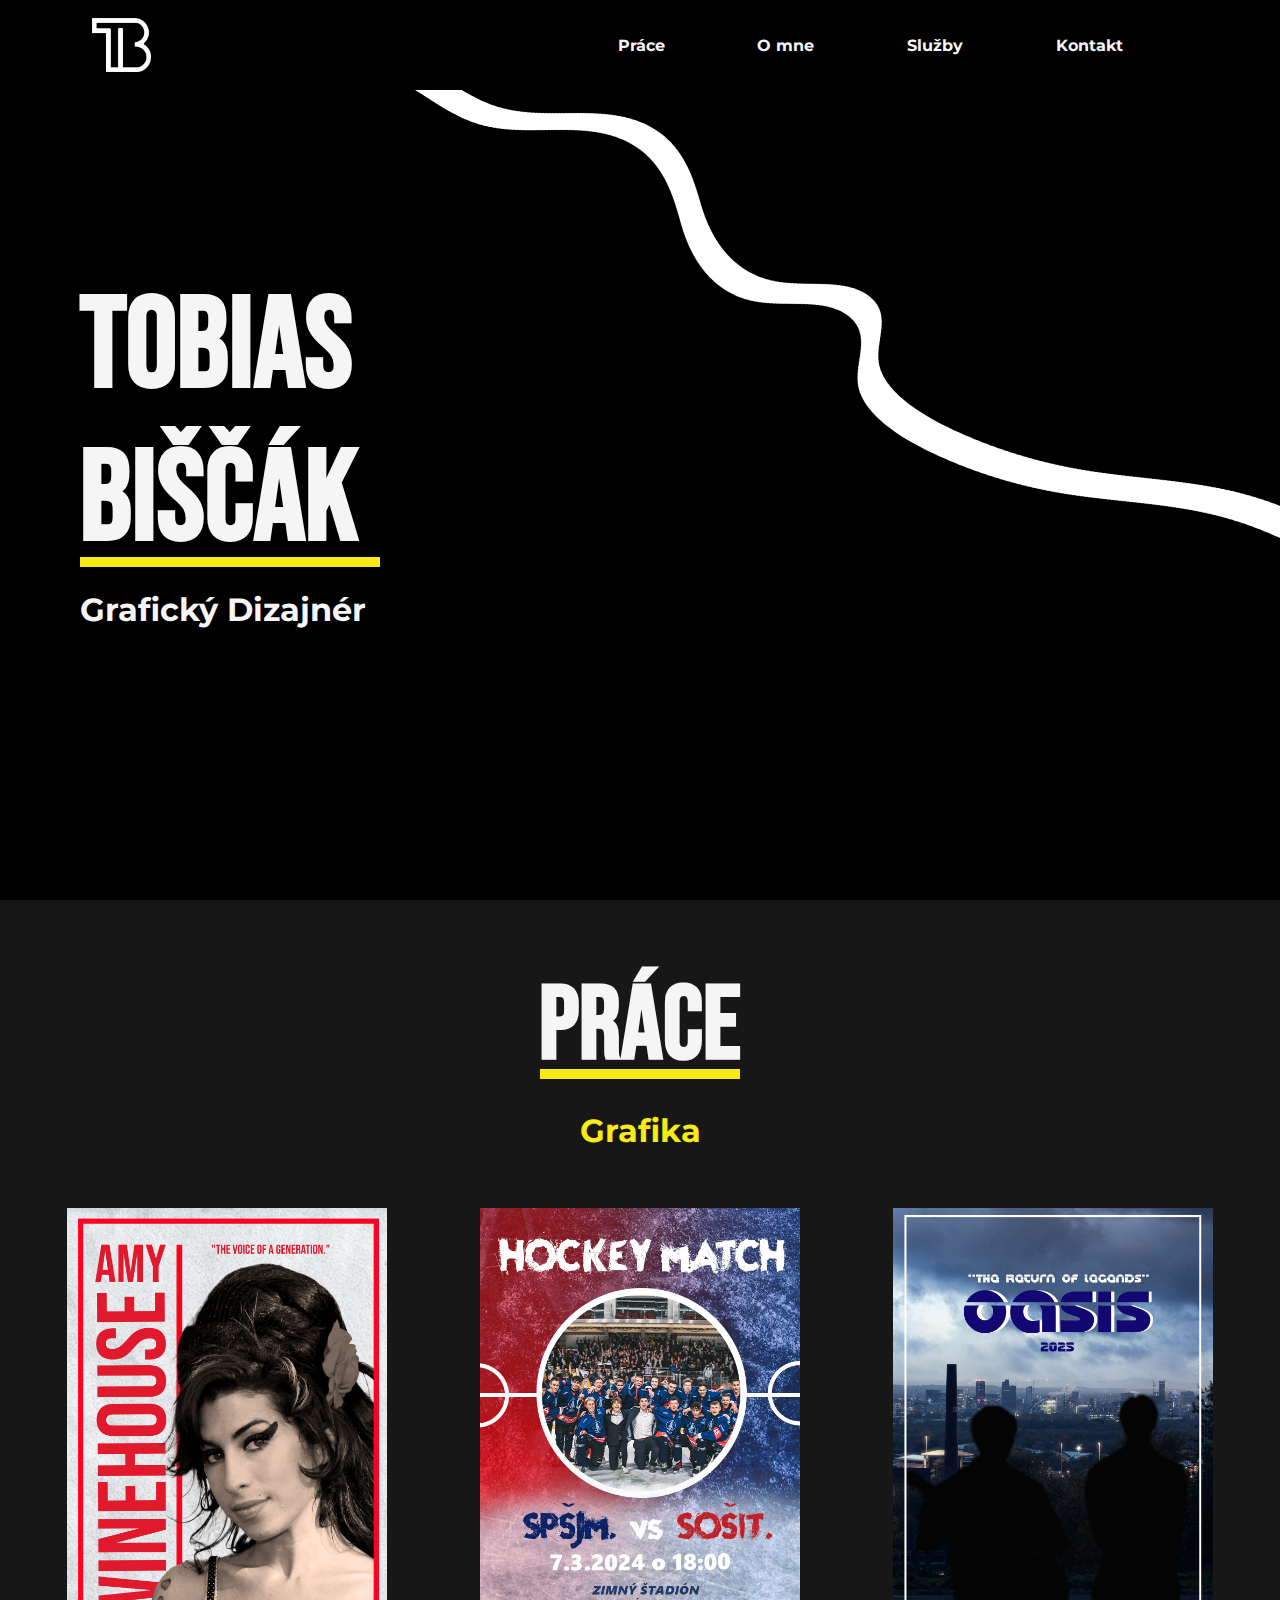
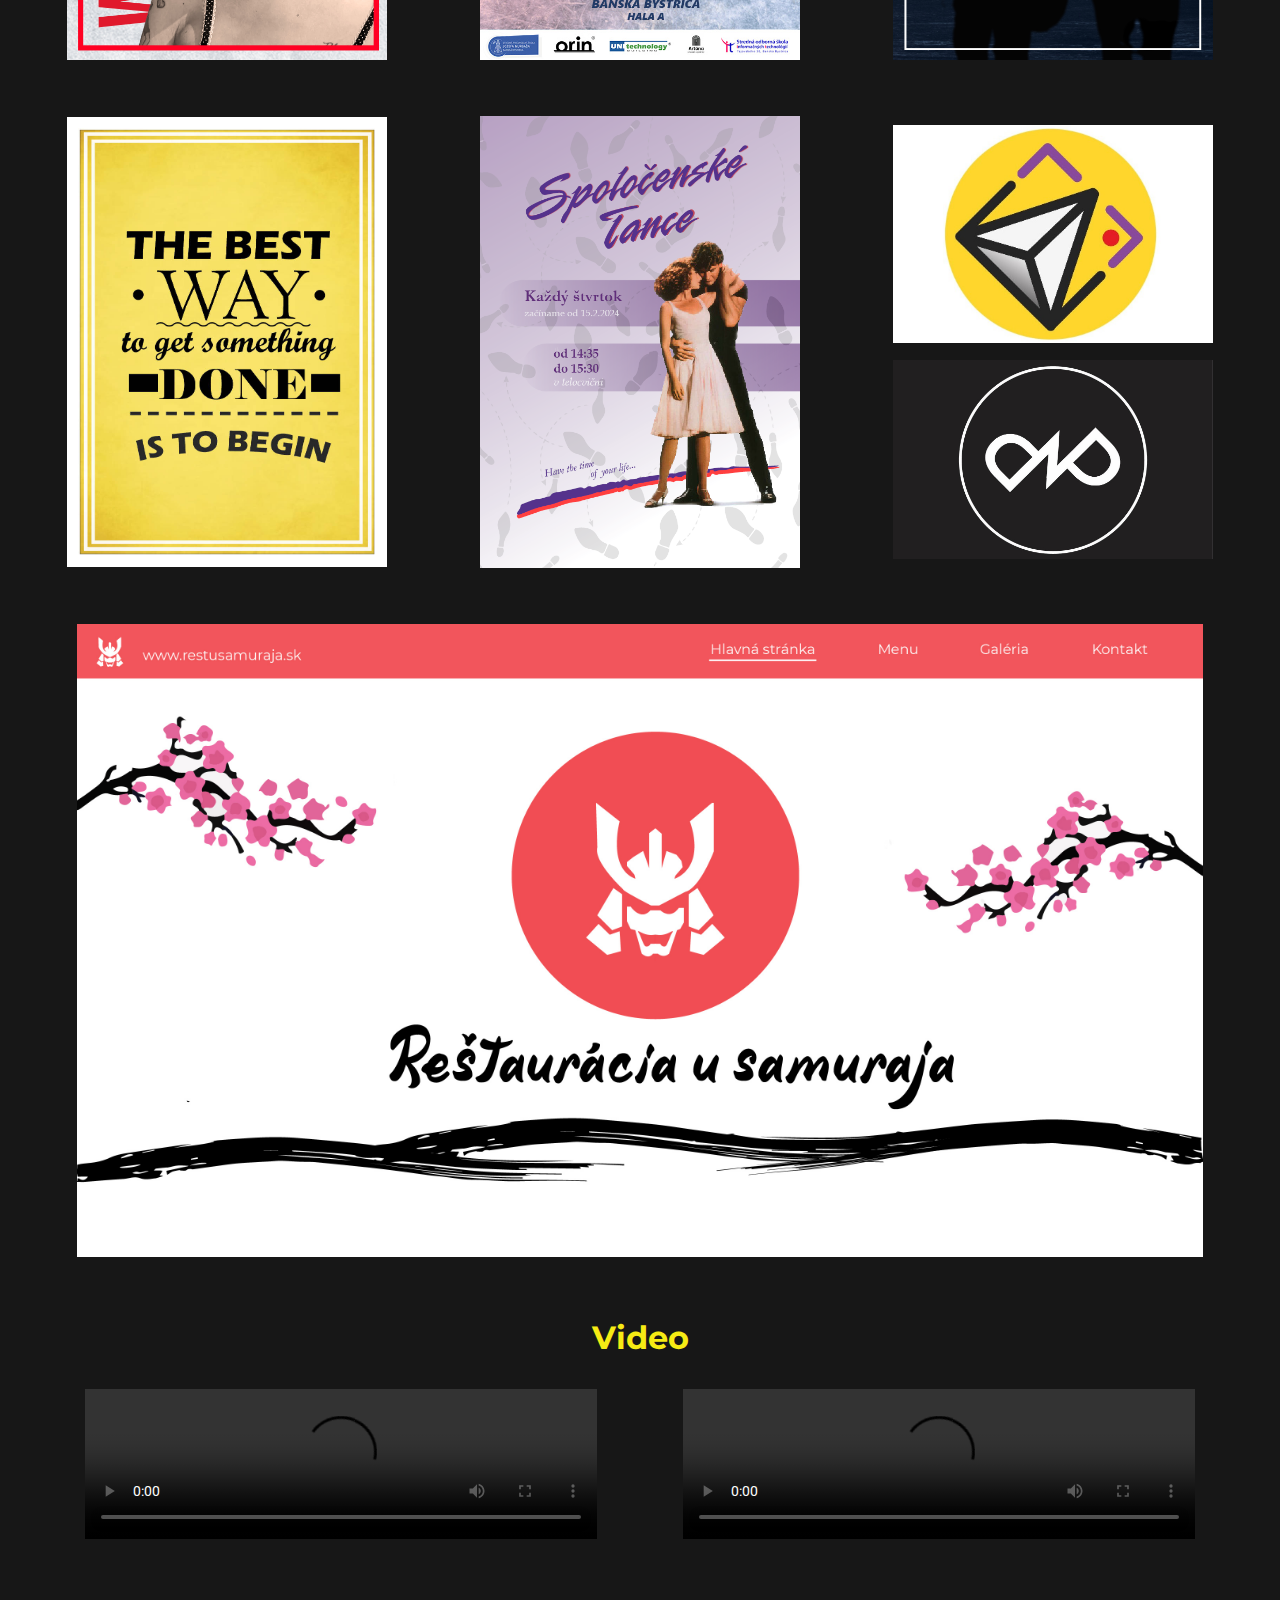
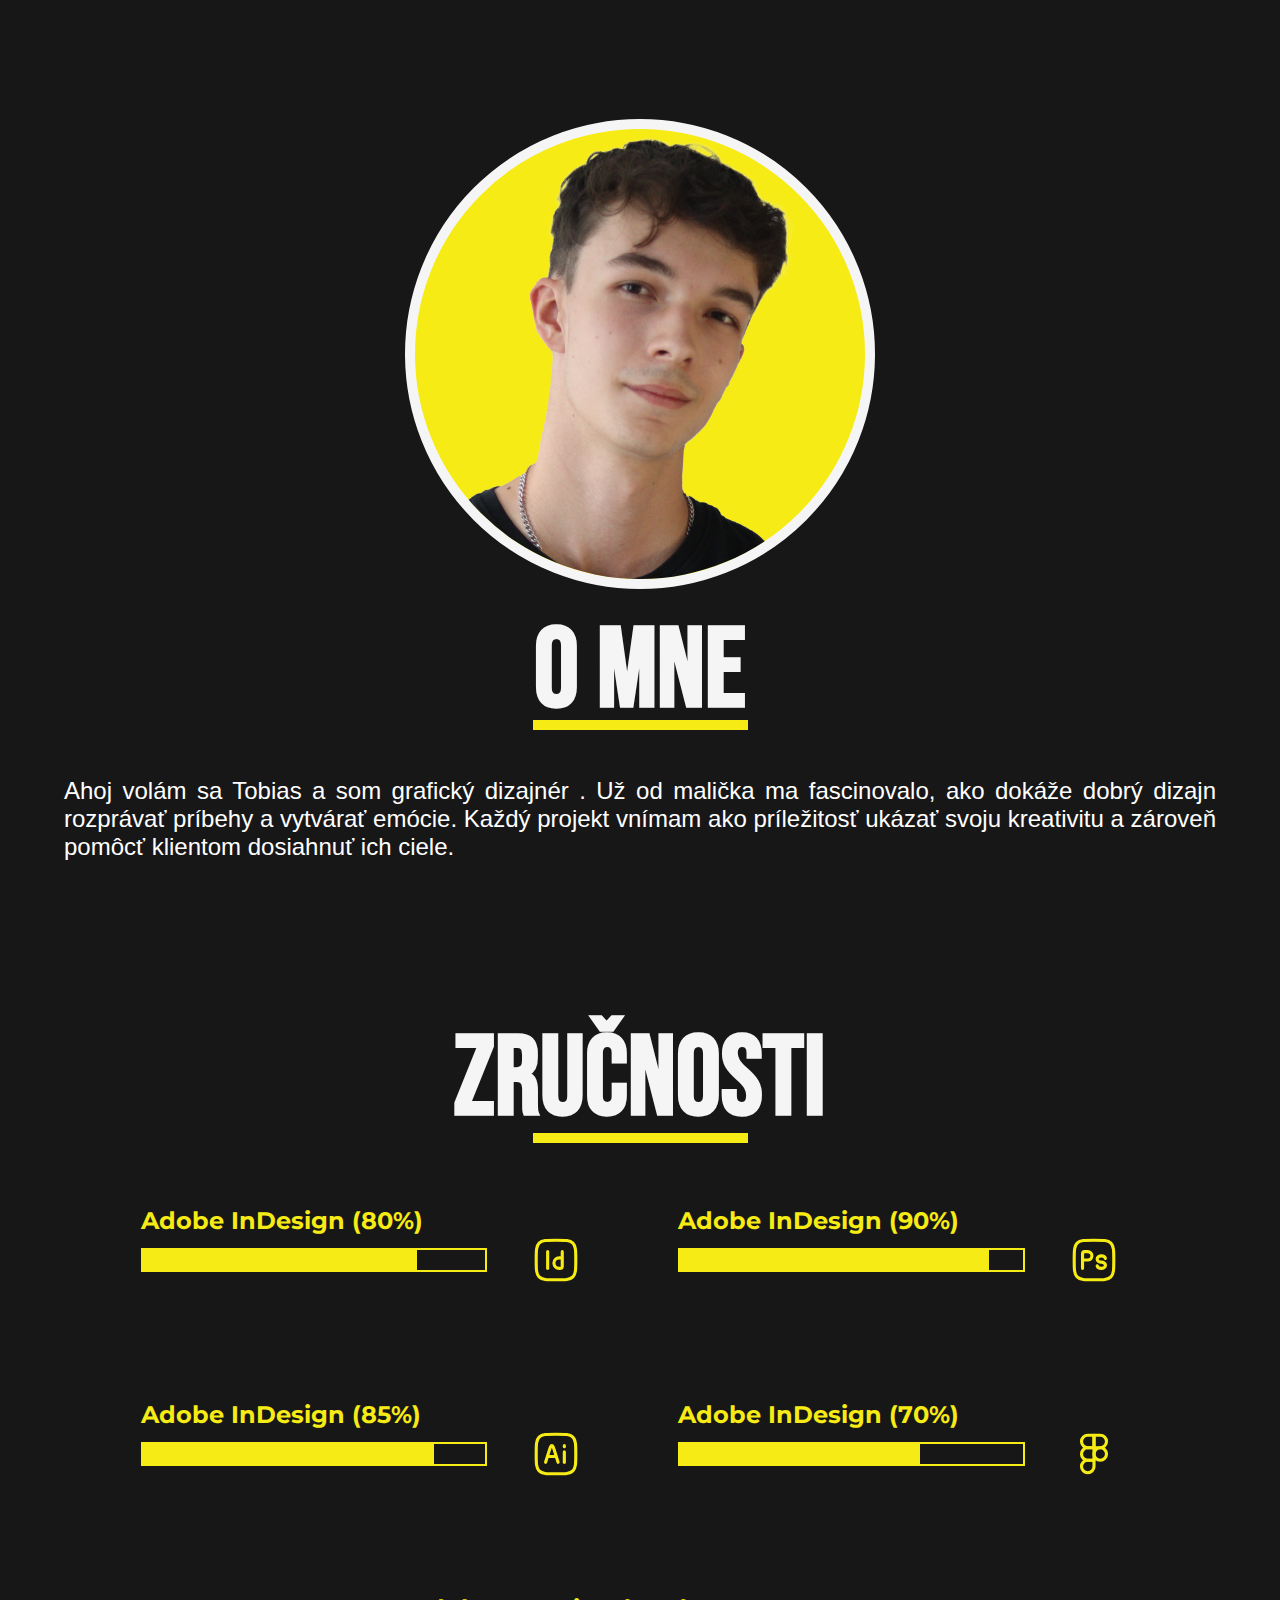
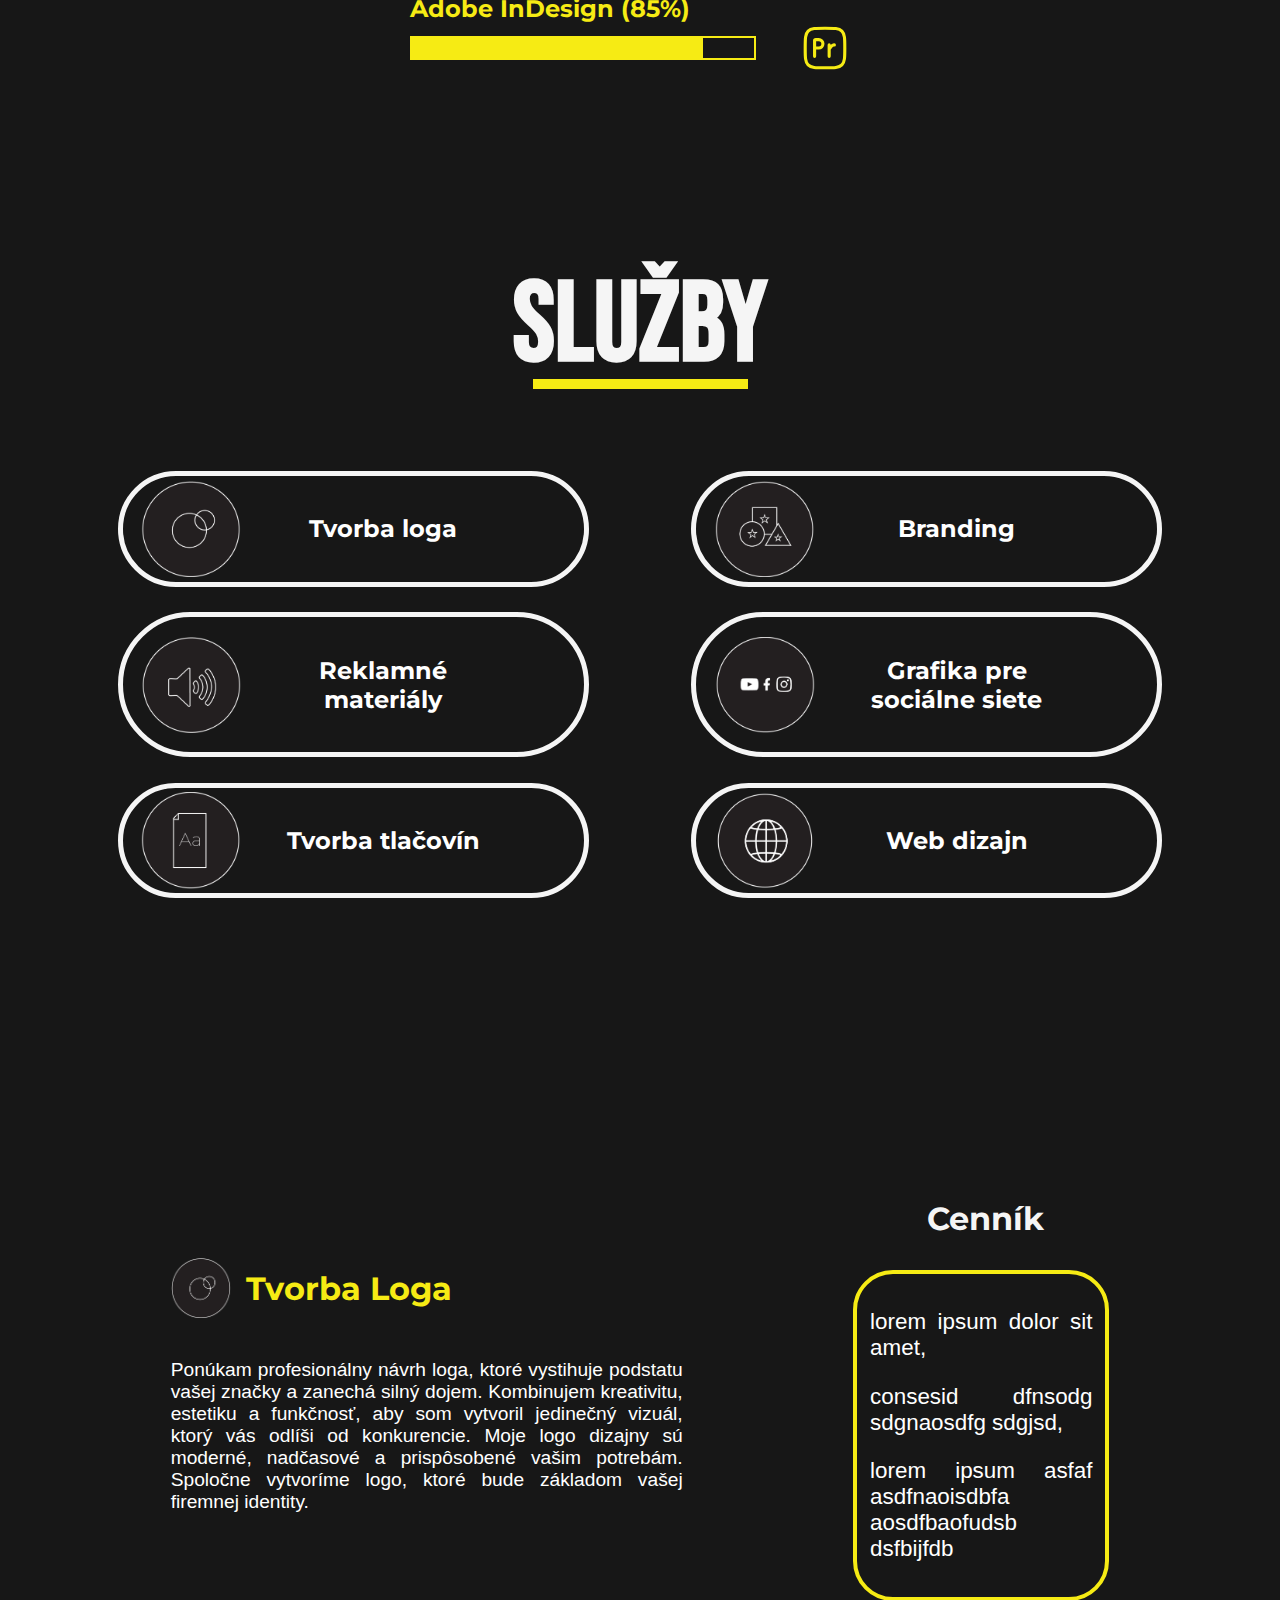
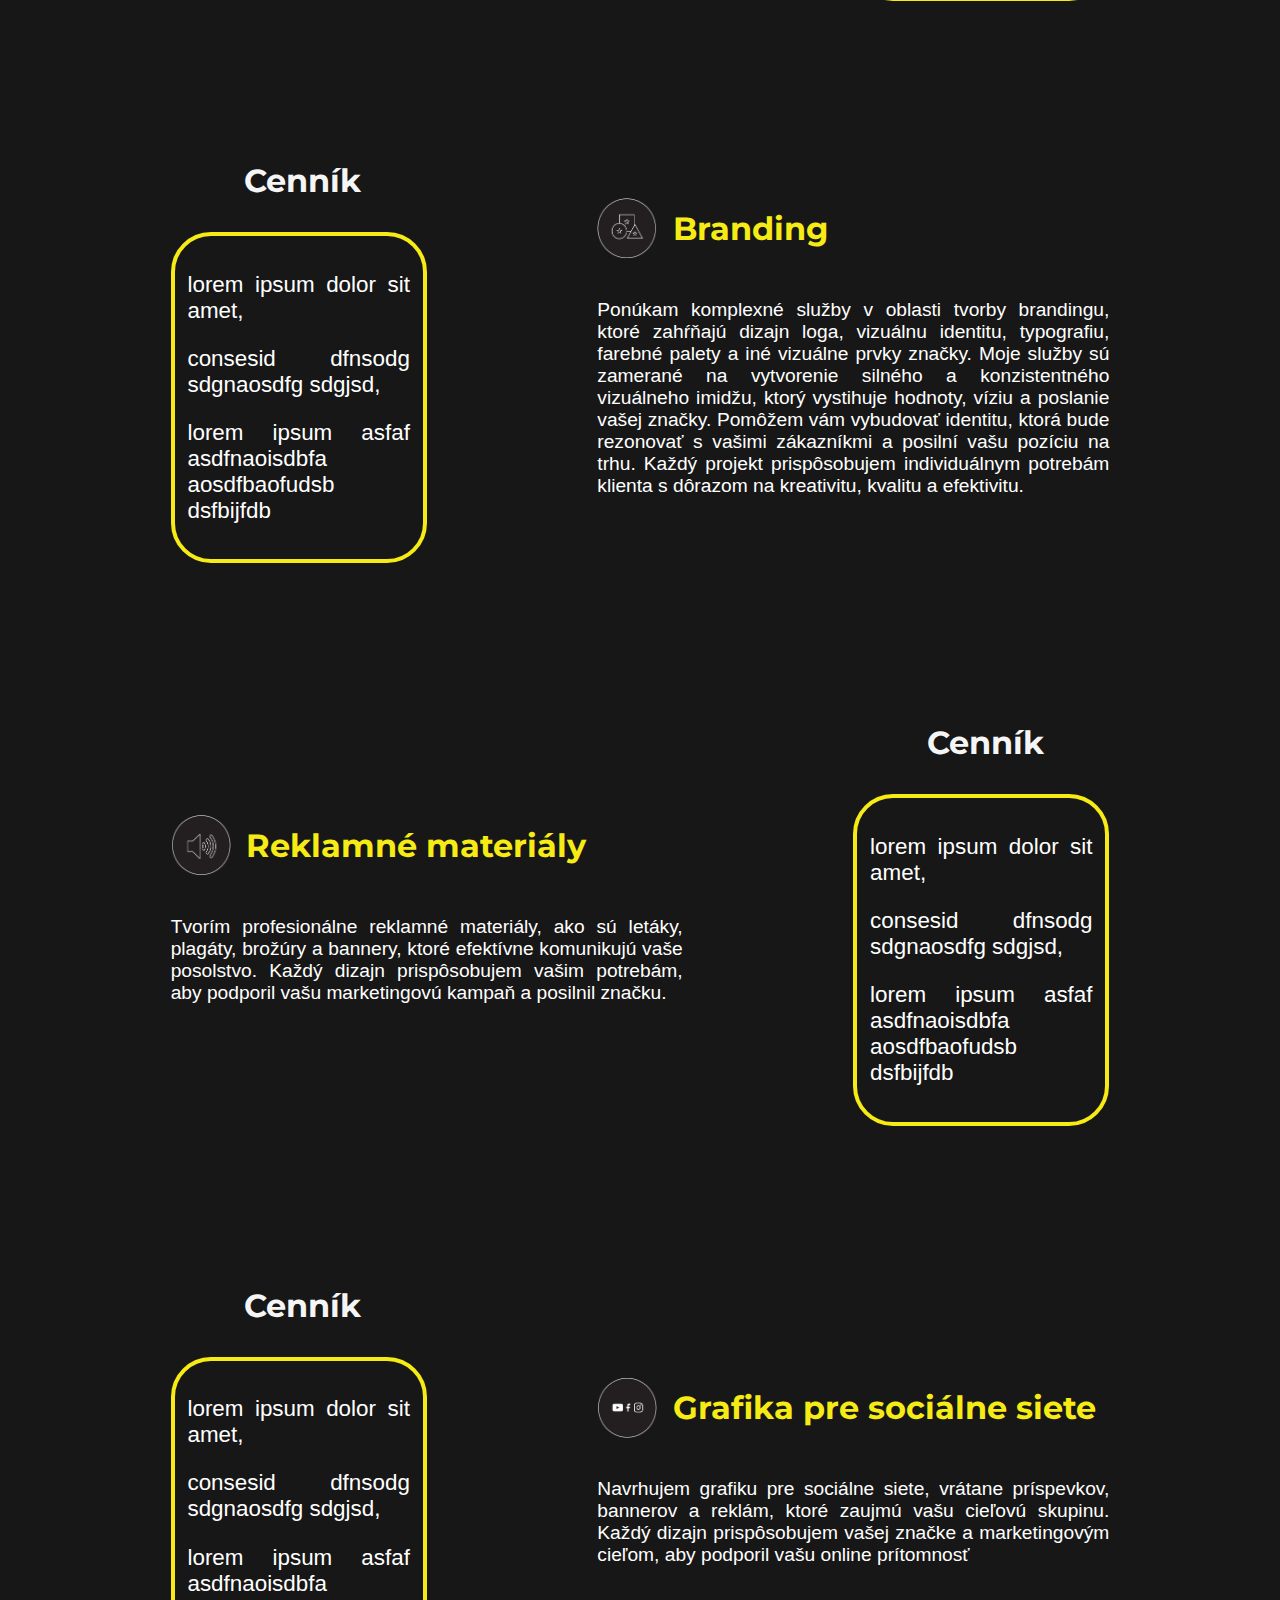
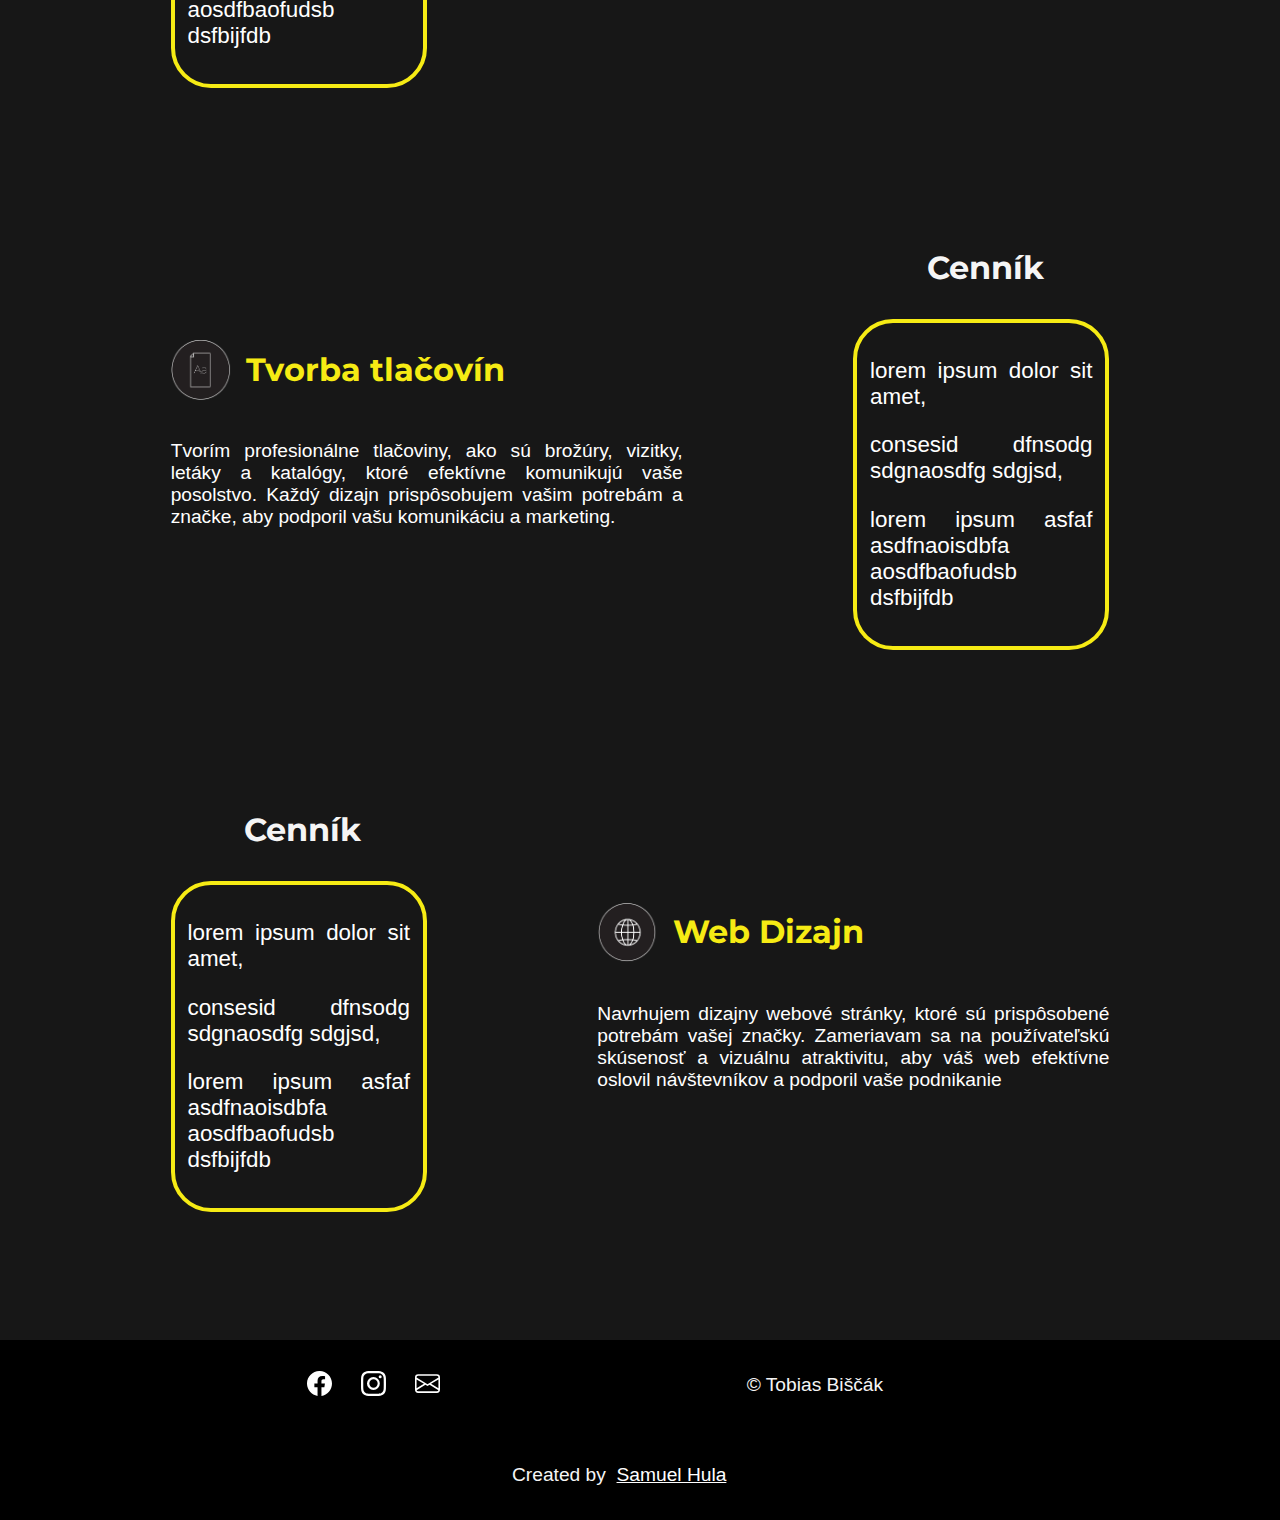
==== index.html @ e79ce7d6 "adding the wavy line" ====
<!DOCTYPE html>
<html lang="en">
<head>
    <meta charset="UTF-8">
    <meta name="viewport" content="width=device-width, initial-scale=1.0">
    <title>Tobias Biščák - Grafický Dizajnér Portfolio</title>
    <link rel="stylesheet" href="./CSS/home.css">
    <script>
        document.addEventListener('DOMContentLoaded', () => {
        const titles = document.querySelectorAll('.grid .description h2[data-img-src]');
        const overlay = document.getElementById('fullscreen-overlay');
        const fullscreenImage = document.getElementById('fullscreen-image');

        if (titles.length === 0) {
            console.error("No titles with 'data-img-src' found!");
        }

        titles.forEach(title => {
            title.addEventListener('click', () => {
                const imgSrc = title.getAttribute('data-img-src');
                if (imgSrc) {
                    fullscreenImage.src = imgSrc;
                    overlay.style.display = 'flex';
                } else {
                    console.error("No image source found for:", title);
                }
            });
        });

        document.querySelector('#fullscreen-overlay .close').addEventListener('click', closeFullscreen);

        function closeFullscreen() {
            overlay.style.display = 'none';
        }
    });
    </script>
    <style>
        #fullscreen-overlay {
            position: fixed;
            top: 0;
            left: 0;
            width: 100%;
            height: 100%;
            background-color: rgba(0, 0, 0, 0.9);
            display: none;
            justify-content: center;
            align-items: center;
            z-index: 1000;
        }

        #fullscreen-overlay img {
            max-width: 90%;
            max-height: 90%;
            border: 2px solid white;
        }

        #fullscreen-overlay .close {
            position: absolute;
            top: 20px;
            right: 20px;
            color: white;
            font-size: 24px;
            cursor: pointer;
        }
    </style>
</head>
<body>
    <header>
        <nav class="nav_bar">
            <aside class="logo">
                <figure>
                    <img src="./images/TB_logo_white-01.png" alt="logo" title="logo">
                </figure>
            </aside>
            <ul class="nav_list">
                <li><a href="#praca">Práce</a></li>
                <li><a href="#o_mne">O mne</a></li>
                <li><a href="#sluzby">Služby</a></li>
                <li><a href="mailto:tbiscak@gmail.com">Kontakt</a></li>
            </ul>
            <div class="burger">
                <div class="hamburger-menu">
                    <input id="menu__toggle" type="checkbox">
                    <label class="menu__btn" for="menu__toggle">
                        <span></span>
                    </label>
                    <ul class="menu__box">
                        <li class="nav_listitem menu__item"><a href="#praca" title="Moje práce">Práce</a></li>   
                        <li class="nav_listitem menu__item"><a href="#o_mne" title="O mne">O mne</a></li>   
                        <li class="nav_listitem menu__item"><a href="#sluzby" title="FAQ section">Služby</a></li>   
                        <li class="nav_listitem menu__item contact_btn"><a href="mailto:tbiscak@gmail.com" title="Company Email">Kontakt</a></li>   
                    </ul>
                </div>
            </div>
        </nav>
    </header>
    <main>
        <section class="landing_page" id="land">
            <article class="landing_page">
                <h1>Tobias <br> Biščák</h1>
                <span></span>
                <strong>Grafický Dizajnér</strong>
            </article>
            <div class="image"><img src="./images/object.png" alt="Wavy line"></div>
            <figure class="tobias">
                <img src="./images/tobias.png" alt="portrét" title="portrét">
            </figure>
        </section>
        <section class="praca" id="praca">
            <article class="praca">
                <h2>Práce</h2>
                <span></span>
                <h3>Grafika</h3>
                <aside class="grid">
                    <div class="grid-item1 grid_item">
                        <div class="description">
                            <h2 data-img-src="./images/plagáty/amy poster.jpg">Plagát - Amy</h2>
                            <p>Tento plagát venovaný Amy Winehouse zdôrazňuje jej ikonický status pomocou minimalistickej kompozície. Červeno-čierna farebná paleta kontrastuje s čierno-bielou fotografiou, pričom typografia a citát „The voice of a generation“ podčiarkujú jej umelecké dedičstvo. Dizajn s retro nádychom odráža jej osobitý štýl a je ideálny pre výstavy, dokumenty či hudobné podujatia.</p>
                        </div>
                        <img src="./images/plagáty/amy poster.jpg" alt="Plagát Amy" title="Plagát - Amy">
                    </div>
                    <div class="grid-item2 grid_item">
                        <div class="description">
                            <h2 data-img-src="./images/plagáty/hokej poster.jpg">Plagát - Hokej</h2>
                            <p>Plagát bol vytvorený na propagáciu hokejového zápasu a bol použitý ako oficiálny propagačný materiál, čím úspešne zaujal fanúšikov a zvýšil návštevnosť podujatia.</p>
                        </div>
                        <img src="./images/plagáty/hokej poster.jpg" alt="Plagát - Hokej" title="Plagát - Hokej">
                    </div>
                    <div class="grid-item3 grid_item">
                        <div class="description">
                            <h2 data-img-src="./images/plagáty/oasis comaback.jpg">Plagát - Oasis</h2>
                            <p>Tento plagát propaguje návrat legendárnej kapely Oasis s pútavým sloganom „The Return of Legends“. Dominantným vizuálom je mestská panoráma v atmosférickom večernom osvetlení, ktorá symbolizuje spojenie s rodným mestom kapely. Siluety dvoch postáv na popredí pridávajú záhadnosť a nostalgiu, pričom moderné logo kapely v strednej časti jasne signalizuje, že ide o veľkú udalosť.</p>
                        </div>
                        <img src="./images/plagáty/oasis comaback.jpg" alt="Plagát - Oasis" title="Plagát - Oasis">
                    </div>
                    <div class="grid-item4 grid_item">
                        <div class="description">
                            <h2 data-img-src="./images/plagáty/Plagát.jpg">Plagát - Motivation</h2>
                            <p>Tento motivačný plagát bol vytvorený ako školské zadanie s cieľom precvičiť typografické zručnosti a dizajn. Dominantná fráza „The best way to get something done is to begin“ je zvýraznená pomocou kombinácie rôznych štýlov písma a veľkostí, ktoré dodávajú vizuálnu hierarchiu.
                                Žlté pozadie so zamatovým gradientom vyžaruje pozitívnu energiu, zatiaľ čo jemné orámovanie dodáva dizajnu eleganciu. </p>
                        </div>
                        <img src="./images/plagáty/Plagát.jpg" alt="Plagát - Motivation" title="Plagát - Motivation">
                    </div>
                    <div class="grid-item5 grid_item">
                        <div class="description">
                            <h2 data-img-src="./images/plagáty/spoloc.tance 2...png">Plagát - Tanec</h2>
                            <p>Tento plagát propaguje spoločenské tance a zachytáva vášeň a eleganciu, ktorú tento štýl prináša. Dominantným vizuálom je ikonická dvojica známa z filmu. Plagát bol skutočne použitý ako oficiálny propagačný materiál na tanečné podujatie, kde úspešne prilákal tanečných nadšencov.</p>
                        </div>
                        <img src="./images/plagáty/spoloc.tance 2...png" alt="Plagát - Tanec" title="Plagát - Tanec">
                    </div>
                    <div class="wrapper">
                        <div class="grid-item6 grid_item">
                            <div class="description">
                                <h2 data-img-src="./images/loga/Multispark jpg-01.jpg">Logo - Multispark</h2>
                                <p>Chceli sme zobraziť všetky oblasti multimedíi v jednom logu, toto logo sa bude používať pre môj vedľajší projekt.</p>
                                <ol>
                                    <li>Biela šípka symbilizuje grafiku</li>
                                    <li>Hranaté zátvorky symbolizujú web</li>
                                    <li>Červená bodka symbolizuje nahrávanie videa</li>
                                    <li>Trojuholník symbilizuje play a to pre audio</li>
                                    <li>Štvorec symbolizuje zameriavač vo fotografovaní</li>
                                </ol>
                            </div>
                            <img src="./images/loga/Multispark jpg-01.jpg" alt="Logo - Multispark" title="Logo - Multispark">
                        </div>
                        <div class="grid-item7 grid_item">
                            <div class="description">
                                <h2 data-img-src="./images/loga/pp-01.jpg">Logo - PP</h2>
                                <p>Toto logo bolo vytvorené pre môj ďalší vedľajší projekt a to robenie editov. V logu je dynamicky použitý pulz a dve písmená P ktoré označujú názov projektu</p>
                            </div>
                            <img src="./images/loga/pp-01.jpg" alt="Logo - PP" title="Logo - PP">
                        </div>
                    </div>
                    <div class="grid-item8 grid_item last">
                        <div class="description">
                            <h2 data-img-src="./images/reštaurácia u samuraja-01.jpg">Web Design - Samuraj Sushi</h2>
                        </div>
                        <img src="./images/reštaurácia u samuraja-01.jpg" alt="Web Design - Samuraj Sushi" title="Web Design - Samuraj Sushi">
                    </div>
                </aside>
                <h3>Video</h3>
                <aside class="vid">
                    <div>
                        <video controls>
                            <source src="./images/Mama_TobiasBiscak.mp4" title="Mama Video">
                        </video>
                    </div>
                    <div>
                        <video controls>
                            <source src="./images/Videoklip basketbal TB_scale_2x_prob-3.mp4" title="Videoklip Basketbal">
                        </video>
                    </div>
                </aside>
            </article>
        </section>
        <section class="o_mne" id="o_mne">
            <article class="o_mne">
                <aside>
                    <h2>O mne</h2>
                    <span></span>
                    <p>
                        Ahoj volám sa  Tobias a som grafický dizajnér . Už od malička ma fascinovalo, ako dokáže dobrý dizajn rozprávať príbehy a vytvárať emócie. 
                        Každý projekt vnímam ako príležitosť ukázať svoju kreativitu a zároveň pomôcť klientom dosiahnuť ich ciele.
                    </p>
                </aside>
                <figure class="ng">
                    <img class="img" src="./images/tobias_small.png" alt="Tobias Biščák" title="Tobias Biščák"> 
                </figure>
            </article>
            <article class="ruky">
                <h2>Zručnosti</h2>
                <span></span>
                <div class="wrapper">
                    <aside>
                        <h4>Adobe InDesign (80%)</h4>
                        <div class="wrapper">
                            <div class="container">
                                <div class="meter"></div>
                            </div>
                            <figure>
                                <svg xmlns="http://www.w3.org/2000/svg" viewBox="0 0 24 24" width="50" height="50" color="#F6EB14" fill="none">
                                    <path d="M2.5 12C2.5 7.52166 2.5 5.28249 3.89124 3.89124C5.28249 2.5 7.52166 2.5 12 2.5C16.4783 2.5 18.7175 2.5 20.1088 3.89124C21.5 5.28249 21.5 7.52166 21.5 12C21.5 16.4783 21.5 18.7175 20.1088 20.1088C18.7175 21.5 16.4783 21.5 12 21.5C7.52166 21.5 5.28249 21.5 3.89124 20.1088C2.5 18.7175 2.5 16.4783 2.5 12Z" stroke="currentColor" stroke-width="1.5" stroke-linejoin="round" />
                                    <path d="M15 11L15 15C15 16.1026 14.483 16 13.5 16C12.1193 16 11 14.8807 11 13.5C11 12.1193 12.1193 11 13.5 11H15ZM15 11V8" stroke="currentColor" stroke-width="1.5" stroke-linecap="round" stroke-linejoin="round" />
                                    <path d="M8 8V16" stroke="currentColor" stroke-width="1.5" stroke-linecap="round" stroke-linejoin="round" />
                                </svg>
                            </figure>
                        </div>
                    </aside>
                    <aside>
                        <h4>Adobe InDesign (90%)</h4>
                        <div class="wrapper">
                            <div class="container">
                                <div class="meter"></div>
                            </div>
                            <figure>
                                <svg xmlns="http://www.w3.org/2000/svg" viewBox="0 0 24 24" width="50" height="50" color="#f6eb14" fill="none">
                                    <path d="M2.5 12C2.5 7.52166 2.5 5.28249 3.89124 3.89124C5.28249 2.5 7.52166 2.5 12 2.5C16.4783 2.5 18.7175 2.5 20.1088 3.89124C21.5 5.28249 21.5 7.52166 21.5 12C21.5 16.4783 21.5 18.7175 20.1088 20.1088C18.7175 21.5 16.4783 21.5 12 21.5C7.52166 21.5 5.28249 21.5 3.89124 20.1088C2.5 18.7175 2.5 16.4783 2.5 12Z" stroke="currentColor" stroke-width="1.5" stroke-linejoin="round" />
                                    <path d="M6.5 16V12M6.5 12V9.125C6.5 9.00892 6.5 8.95087 6.50482 8.90198C6.55158 8.42721 6.92721 8.05158 7.40198 8.00482C7.45087 8 7.50892 8 7.625 8H9C10.1046 8 11 8.89543 11 10C11 11.1046 10.1046 12 9 12H6.5Z" stroke="currentColor" stroke-width="1.5" stroke-linecap="round" stroke-linejoin="round" />
                                    <path d="M17.4658 11.2225C17.2923 10.5267 16.4782 10 15.5 10C14.3954 10 13.5 10.6716 13.5 11.5C13.5 12.3284 14.3954 13 15.5 13C16.6046 13 17.5 13.6716 17.5 14.5C17.5 15.3284 16.6046 16 15.5 16C14.5183 16 13.7019 15.4696 13.5323 14.77" stroke="currentColor" stroke-width="1.5" stroke-linecap="round" />
                                </svg>
                            </figure>
                        </div>
                    </aside>
                    <aside>
                        <h4>Adobe InDesign (85%)</h4>
                        <div class="wrapper">
                            <div class="container">
                                <div class="meter"></div>
                            </div>
                            <figure>
                                <svg xmlns="http://www.w3.org/2000/svg" viewBox="0 0 24 24" width="50" height="50" color="#f6eb14" fill="none">
                                    <path d="M2.5 12C2.5 7.52166 2.5 5.28249 3.89124 3.89124C5.28249 2.5 7.52166 2.5 12 2.5C16.4783 2.5 18.7175 2.5 20.1088 3.89124C21.5 5.28249 21.5 7.52166 21.5 12C21.5 16.4783 21.5 18.7175 20.1088 20.1088C18.7175 21.5 16.4783 21.5 12 21.5C7.52166 21.5 5.28249 21.5 3.89124 20.1088C2.5 18.7175 2.5 16.4783 2.5 12Z" stroke="currentColor" stroke-width="1.5" stroke-linejoin="round" />
                                    <path d="M13 16L12.1339 13.2M7 16L7.86614 13.2M7.86614 13.2L8.59031 10.8589C9.17989 8.95298 9.47468 8 10 8C10.5253 8 10.8201 8.95298 11.4097 10.8589L12.1339 13.2M7.86614 13.2H12.1339" stroke="currentColor" stroke-width="1.5" stroke-linecap="round" stroke-linejoin="round" />
                                    <path d="M16 16V11" stroke="currentColor" stroke-width="1.5" stroke-linecap="round" stroke-linejoin="round" />
                                    <path d="M16 8.5V8" stroke="currentColor" stroke-width="1.5" stroke-linecap="round" stroke-linejoin="round" />
                                </svg>
                            </figure>
                        </div>
                    </aside>
                    <aside>
                        <h4>Adobe InDesign (70%)</h4>
                        <div class="wrapper">
                            <div class="container">
                                <div class="meter"></div>
                            </div>
                            <figure>
                                <svg xmlns="http://www.w3.org/2000/svg" viewBox="0 0 24 24" width="50" height="50" color="#f6eb14" fill="none">
                                    <circle cx="15" cy="12" r="3" stroke="currentColor" stroke-width="1.5" stroke-linejoin="round" />
                                    <path d="M9 21C10.6569 21 12 19.6569 12 18V15H9C7.34315 15 6 16.3431 6 18C6 19.6569 7.34315 21 9 21Z" stroke="currentColor" stroke-width="1.5" stroke-linejoin="round" />
                                    <path d="M12 9V15H9C7.34315 15 6 13.6569 6 12C6 10.3431 7.34315 9 9 9H12Z" stroke="currentColor" stroke-width="1.5" stroke-linecap="round" stroke-linejoin="round" />
                                    <path d="M12 3V9H9C7.34315 9 6 7.65685 6 6C6 4.34315 7.34315 3 9 3H12Z" stroke="currentColor" stroke-width="1.5" stroke-linecap="round" stroke-linejoin="round" />
                                    <path d="M12 3V9H15C16.6569 9 18 7.65685 18 6C18 4.34315 16.6569 3 15 3H12Z" stroke="currentColor" stroke-width="1.5" stroke-linecap="round" stroke-linejoin="round" />
                                </svg>
                            </figure>
                        </div>
                    </aside>
                    <aside>
                        <h4>Adobe InDesign (85%)</h4>
                        <div class="wrapper">
                            <div class="container">
                                <div class="meter"></div>
                            </div>
                            <figure>
                                <svg xmlns="http://www.w3.org/2000/svg" viewBox="0 0 24 24" width="50" height="50" color="#f6eb14" fill="none">
                                    <path d="M2.5 12C2.5 7.52166 2.5 5.28249 3.89124 3.89124C5.28249 2.5 7.52166 2.5 12 2.5C16.4783 2.5 18.7175 2.5 20.1088 3.89124C21.5 5.28249 21.5 7.52166 21.5 12C21.5 16.4783 21.5 18.7175 20.1088 20.1088C18.7175 21.5 16.4783 21.5 12 21.5C7.52166 21.5 5.28249 21.5 3.89124 20.1088C2.5 18.7175 2.5 16.4783 2.5 12Z" stroke="currentColor" stroke-width="1.5" stroke-linejoin="round" />
                                    <path d="M7 16V12M7 12V8.57143C7 8.21809 7.23449 8 7.57143 8H9C10.1046 8 11 8.89543 11 10C11 11.1046 10.1046 12 9 12H7Z" stroke="currentColor" stroke-width="1.5" stroke-linecap="round" stroke-linejoin="round" />
                                    <path d="M14 10.5V12.5M14 12.5V16M14 12.5C14.561 11.752 15.0832 10.8199 16 10.5663C16.1547 10.5235 16.3207 10.5 16.5 10.5" stroke="currentColor" stroke-width="1.5" stroke-linecap="round" stroke-linejoin="round" />
                                </svg>
                            </figure>
                        </div>
                    </aside>
                </div>
            </article>
        </section>
        <section class="sluzby" id="sluzby">
            <article class="sluzby">
                <h2>Služby</h2>
                <span></span>
                <aside class="container">
                    <div class="wrapper">
                        <figure>
                            <img src="./images/tvorba_loga-01.png" alt="Tvorba Loga" title="Tvorba Loga">
                        </figure>
                        <div class="h4">
                            <h4>Tvorba loga</h4>
                        </div>
                    </div>
                    <div class="wrapper">
                        <figure>
                            <img src="./images/branding-01.png" alt="Branding" title="Branding">
                        </figure>
                        <div class="h4">
                            <h4>Branding</h4>
                        </div>
                    </div>
                    <div class="wrapper">
                        <figure>
                            <img src="./images/reklamne.png" alt="Reklamné Materiály" title="Reklamné Materiály">
                        </figure>
                        <div class="h4">
                            <h4>Reklamné <br> materiály</h4>
                        </div>
                    </div>
                    <div class="wrapper">
                        <figure>
                            <img src="./images//socialne_siete-01.png" alt="Sociálne Siete" title="Sociálne Siete">
                        </figure>
                        <div class="h4">
                            <h4>Grafika pre <br> sociálne siete</h4>
                        </div>
                    </div>
                    <div class="wrapper">
                        <figure>
                            <img src="./images/tlačoviny-01.png" alt="Tvorba Tlačovín" title="Tvorba Tlačovín">
                        </figure>
                        <div class="h4">
                            <h4>Tvorba tlačovín</h4>
                        </div>
                    </div>
                    <div class="wrapper">
                        <figure>
                            <img src="./images/web-01.png" alt="Web Dizajn" title="Web Dizajn">
                        </figure>
                        <div class="h4">
                            <h4>Web dizajn</h4>
                        </div>
                    </div>
                </aside>
            </article>
            <article class="tvorba">
                <aside class="desc">
                    <div class="heading">
                        <figure>
                            <img src="./images/tvorba_loga-01.png" alt="Tvorba Loga" title="Tvorba Loga">
                        </figure>
                        <h3>Tvorba Loga</h3>
                    </div>
                    <p>
                        Ponúkam profesionálny návrh loga, ktoré vystihuje podstatu vašej značky a zanechá silný dojem. Kombinujem kreativitu, estetiku a funkčnosť, aby som vytvoril jedinečný vizuál, ktorý vás odlíši od konkurencie. Moje logo dizajny sú moderné, nadčasové a prispôsobené vašim potrebám. Spoločne vytvoríme logo, ktoré bude základom vašej firemnej identity.
                    </p>
                </aside>
                <aside class="price">
                    <h3>Cenník</h3>
                    <div>
                        <p>
                            lorem ipsum dolor sit amet,
                        </p>
                        <p>
                            consesid dfnsodg sdgnaosdfg sdgjsd,
                        </p>
                        <p>
                            lorem ipsum asfaf asdfnaoisdbfa aosdfbaofudsb dsfbijfdb
                        </p>
                    </div>
                </aside>
            </article>
            <article class="tvorba">
                <aside class="price">
                    <h3>Cenník</h3>
                    <div>
                        <p>
                            lorem ipsum dolor sit amet,
                        </p>
                        <p>
                            consesid dfnsodg sdgnaosdfg sdgjsd,
                        </p>
                        <p>
                            lorem ipsum asfaf asdfnaoisdbfa aosdfbaofudsb dsfbijfdb
                        </p>
                    </div>
                </aside>
                <aside class="desc">
                    <div class="heading">
                        <figure>
                            <img src="./images/branding-01.png" alt="Branding" title="Branding">                       
                        </figure>
                        <h3>Branding</h3>
                    </div>
                    <p>
                        Ponúkam komplexné služby v oblasti tvorby brandingu, ktoré zahŕňajú dizajn loga, vizuálnu identitu, typografiu, farebné palety a iné vizuálne prvky značky. Moje služby sú zamerané na vytvorenie silného a konzistentného vizuálneho imidžu, ktorý vystihuje hodnoty, víziu a poslanie vašej značky. Pomôžem vám vybudovať identitu, ktorá bude rezonovať s vašimi zákazníkmi a posilní vašu pozíciu na trhu. Každý projekt prispôsobujem individuálnym potrebám klienta s dôrazom na kreativitu, kvalitu a efektivitu.
                    </p>
                </aside>
            </article>
            <article class="tvorba">
                <aside class="desc">
                    <div class="heading">
                        <figure>
                            <img src="./images/reklamne.png" alt="Reklamné Materiály" title="Reklamné Materiály">                      
                        </figure>
                        <h3>Reklamné materiály</h3>
                    </div>
                    <p>
                        Tvorím profesionálne reklamné materiály, ako sú letáky, plagáty, brožúry a bannery, ktoré efektívne komunikujú vaše posolstvo. Každý dizajn prispôsobujem vašim potrebám, aby podporil vašu marketingovú kampaň a posilnil značku.
                    </p>
                </aside>
                <aside class="price">
                    <h3>Cenník</h3>
                    <div>
                        <p>
                            lorem ipsum dolor sit amet,
                        </p>
                        <p>
                            consesid dfnsodg sdgnaosdfg sdgjsd,
                        </p>
                        <p>
                            lorem ipsum asfaf asdfnaoisdbfa aosdfbaofudsb dsfbijfdb
                        </p>
                    </div>
                </aside>
            </article>
            <article class="tvorba">
                <aside class="price">
                    <h3>Cenník</h3>
                    <div>
                        <p>
                            lorem ipsum dolor sit amet,
                        </p>
                        <p>
                            consesid dfnsodg sdgnaosdfg sdgjsd,
                        </p>
                        <p>
                            lorem ipsum asfaf asdfnaoisdbfa aosdfbaofudsb dsfbijfdb
                        </p>
                    </div>
                </aside>
                <aside class="desc">
                    <div class="heading">
                        <figure>
                            <img src="./images//socialne_siete-01.png" alt="Sociálne Siete" title="Sociálne Siete">                      
                        </figure>
                        <h3>Grafika pre sociálne siete</h3>
                    </div>
                    <p>
                        Navrhujem grafiku pre sociálne siete, vrátane príspevkov, bannerov a reklám, ktoré zaujmú vašu cieľovú skupinu. Každý dizajn prispôsobujem vašej značke a marketingovým cieľom, aby podporil vašu online prítomnosť
                    </p>
                </aside>
            </article>
            <article class="tvorba">
                <aside class="desc">
                    <div class="heading">
                        <figure>
                            <img src="./images/tlačoviny-01.png" alt="Tvorba Tlačovín" title="Tvorba Tlačovín">                      
                        </figure>
                        <h3>Tvorba tlačovín</h3>
                    </div>
                    <p>
                        Tvorím profesionálne tlačoviny, ako sú brožúry, vizitky, letáky a katalógy, ktoré efektívne komunikujú vaše posolstvo. Každý dizajn prispôsobujem vašim potrebám a značke, aby podporil vašu komunikáciu a marketing.
                    </p>
                </aside>
                <aside class="price">
                    <h3>Cenník</h3>
                    <div>
                        <p>
                            lorem ipsum dolor sit amet,
                        </p>
                        <p>
                            consesid dfnsodg sdgnaosdfg sdgjsd,
                        </p>
                        <p>
                            lorem ipsum asfaf asdfnaoisdbfa aosdfbaofudsb dsfbijfdb
                        </p>
                    </div>
                </aside>
            </article>
            <article class="tvorba">
                <aside class="price">
                    <h3>Cenník</h3>
                    <div>
                        <p>
                            lorem ipsum dolor sit amet,
                        </p>
                        <p>
                            consesid dfnsodg sdgnaosdfg sdgjsd,
                        </p>
                        <p>
                            lorem ipsum asfaf asdfnaoisdbfa aosdfbaofudsb dsfbijfdb
                        </p>
                    </div>
                </aside>
                <aside class="desc">
                    <div class="heading">
                        <figure>
                            <img src="./images/web-01.png" alt="Web Dizajn" title="Web Dizajn">                      
                        </figure>
                        <h3>Web Dizajn</h3>
                    </div>
                    <p>
                        Navrhujem dizajny webové stránky, ktoré sú prispôsobené potrebám vašej značky. Zameriavam sa na používateľskú skúsenosť a vizuálnu atraktivitu, aby váš web efektívne oslovil návštevníkov a podporil vaše podnikanie
                    </p>
                </aside>
            </article>
        </section>
    </main>
    <footer>
        <section class="copyright">
            <aside class="social">
                <a href="https://www.facebook.com/tobias.biscak">
                    <svg xmlns="http://www.w3.org/2000/svg" width="25" height="25" fill="#fff" class="bi bi-facebook" viewBox="0 0 16 16">
                        <path d="M16 8.049c0-4.446-3.582-8.05-8-8.05C3.58 0-.002 3.603-.002 8.05c0 4.017 2.926 7.347 6.75 7.951v-5.625h-2.03V8.05H6.75V6.275c0-2.017 1.195-3.131 3.022-3.131.876 0 1.791.157 1.791.157v1.98h-1.009c-.993 0-1.303.621-1.303 1.258v1.51h2.218l-.354 2.326H9.25V16c3.824-.604 6.75-3.934 6.75-7.951"/>
                    </svg>
                </a>
                <a href="https://www.instagram.com/tobiasek.b/">
                    <svg xmlns="http://www.w3.org/2000/svg" width="25" height="25" fill="#fff" class="bi bi-instagram" viewBox="0 0 16 16">
                        <path d="M8 0C5.829 0 5.556.01 4.703.048 3.85.088 3.269.222 2.76.42a3.9 3.9 0 0 0-1.417.923A3.9 3.9 0 0 0 .42 2.76C.222 3.268.087 3.85.048 4.7.01 5.555 0 5.827 0 8.001c0 2.172.01 2.444.048 3.297.04.852.174 1.433.372 1.942.205.526.478.972.923 1.417.444.445.89.719 1.416.923.51.198 1.09.333 1.942.372C5.555 15.99 5.827 16 8 16s2.444-.01 3.298-.048c.851-.04 1.434-.174 1.943-.372a3.9 3.9 0 0 0 1.416-.923c.445-.445.718-.891.923-1.417.197-.509.332-1.09.372-1.942C15.99 10.445 16 10.173 16 8s-.01-2.445-.048-3.299c-.04-.851-.175-1.433-.372-1.941a3.9 3.9 0 0 0-.923-1.417A3.9 3.9 0 0 0 13.24.42c-.51-.198-1.092-.333-1.943-.372C10.443.01 10.172 0 7.998 0zm-.717 1.442h.718c2.136 0 2.389.007 3.232.046.78.035 1.204.166 1.486.275.373.145.64.319.92.599s.453.546.598.92c.11.281.24.705.275 1.485.039.843.047 1.096.047 3.231s-.008 2.389-.047 3.232c-.035.78-.166 1.203-.275 1.485a2.5 2.5 0 0 1-.599.919c-.28.28-.546.453-.92.598-.28.11-.704.24-1.485.276-.843.038-1.096.047-3.232.047s-2.39-.009-3.233-.047c-.78-.036-1.203-.166-1.485-.276a2.5 2.5 0 0 1-.92-.598 2.5 2.5 0 0 1-.6-.92c-.109-.281-.24-.705-.275-1.485-.038-.843-.046-1.096-.046-3.233s.008-2.388.046-3.231c.036-.78.166-1.204.276-1.486.145-.373.319-.64.599-.92s.546-.453.92-.598c.282-.11.705-.24 1.485-.276.738-.034 1.024-.044 2.515-.045zm4.988 1.328a.96.96 0 1 0 0 1.92.96.96 0 0 0 0-1.92m-4.27 1.122a4.109 4.109 0 1 0 0 8.217 4.109 4.109 0 0 0 0-8.217m0 1.441a2.667 2.667 0 1 1 0 5.334 2.667 2.667 0 0 1 0-5.334"/>
                    </svg>
                </a>
                <a href="mailto:tbiscak@gmail.com">
                    <svg xmlns="http://www.w3.org/2000/svg" width="25" height="25" fill="#fff" class="bi bi-envelope" viewBox="0 0 16 16">
                        <path d="M0 4a2 2 0 0 1 2-2h12a2 2 0 0 1 2 2v8a2 2 0 0 1-2 2H2a2 2 0 0 1-2-2zm2-1a1 1 0 0 0-1 1v.217l7 4.2 7-4.2V4a1 1 0 0 0-1-1zm13 2.383-4.708 2.825L15 11.105zm-.034 6.876-5.64-3.471L8 9.583l-1.326-.795-5.64 3.47A1 1 0 0 0 2 13h12a1 1 0 0 0 .966-.741M1 11.105l4.708-2.897L1 5.383z"/>
                    </svg>
                </a>
            </aside>
            <p>
                &copy; Tobias Biščák
            </p>
        </section>
        <section id="creator">
            <p>Created by&nbsp;&nbsp; <a href="https://github.com/SamuelHula">Samuel Hula</a></p>
        </section>
    </footer>
    <div id="fullscreen-overlay">
        <span class="close" onclick="closeFullscreen()">✖</span>
        <img id="fullscreen-image" src="" alt="Fullscreen Image">
    </div>
</body>
</html>
---- CSS/home.css ----
@import url('https://fonts.googleapis.com/css2?family=Bebas+Neue&family=Oswald:wght@200..700&family=Roboto:ital,wght@0,100;0,300;0,400;0,500;0,700;0,900;1,100;1,300;1,400;1,500;1,700;1,900&display=swap');
@import url('https://fonts.googleapis.com/css2?family=Bebas+Neue&family=Montserrat:ital,wght@0,100..900;1,100..900&family=Oswald:wght@200..700&family=Roboto:ital,wght@0,100;0,300;0,400;0,500;0,700;0,900;1,100;1,300;1,400;1,500;1,700;1,900&display=swap');
@layer Reset{
    body, html{
        width: 100%;
        display: block;
        height: 100px;

        box-sizing: border-box;
        margin: 0;
        padding: 0;

        background-color: var(--black);
    }
    *{
        scroll-behavior: smooth;
    }
}
@layer Variables{
    :root{
        --nadpis: "Bebas Neue";
        --podnadpis: "Montserrat";
        --text: Helvetica;

        --black: #171717;
        --yellow: #F6EB14;
        --white: #F5F5F5;
    }
}
@layer Navigation{
    header{
        display: block;
        width: 100%;
        height: 10vh;

        display: flex;
        justify-content: center;
        align-items: center;

        position: fixed;
        top: 0;
        left: 0;
        z-index: 2;

        background-color: black;
    }
    .nav_bar{
        display: flex;
        justify-content: space-between;
        align-items: center;

        width: 90%;
        height: 100%;
    }
    .logo{
        width: 20%;
        height: 100%;
    }
    .logo figure{
        width: 50%;
        height: 100%;

        display: flex;
        justify-content: center;
        align-items: center;

        margin: 0;
        padding: 0;
    }
    .logo figure img{
        height: 60%;
    }
    .nav_list{
        display: flex;
        justify-content: space-evenly;
        align-items: center;

        width: 60%;
        height: 100%;

        list-style-type: none;
    }
    .nav_list a{
        color: var(--white);

        font-family: var(--podnadpis);
        font-weight: bold;

        text-decoration: none;

        transition: all .5s;

        position: relative;

        transition: all .3s;
    }
    .nav_bar a:before {
        content: '';
        background: var(--yellow);
        display: block;
        position: absolute;
        bottom: -3px;
        left: 0;
        width: 0;
        height: 3px;
        transition: all .3s ease-in-out;
    }
    .nav_bar a:hover::before{
        width: 100%;
    }
    .burger{
        display: none;
    }
    @media screen and (max-width: 700px){
        .nav_list{
            display: none;  
        }
        .burger{
            display: block;
            width: 5%;
            height: 100%;
        }
        div.hamburger-menu{
            display: flex;
            justify-content: center;
            align-items: center;
        
            width: 10%;
            height: 100%;
        }
        div.hamburger-menu input#menu__toggle {
            opacity: 0;
        }
        div.hamburger-menu input#menu__toggle:checked + .menu__btn > span {
            transform: rotate(45deg);
        }
        div.hamburger-menu input#menu__toggle:checked + .menu__btn > span::before {
            top: 0;
        
            transform: rotate(0deg);
        }
        div.hamburger-menu input#menu__toggle:checked + .menu__btn > span::after {
            top: 0;
        
            transform: rotate(90deg);
        }
        div.hamburger-menu input#menu__toggle:checked ~ ul.menu__box {
            right: 0 !important;
            display: flex;
        }
        div.hamburger-menu label.menu__btn {
            position: absolute;
            z-index: 1;
        
            width: 40px;
            height: 26px;
        
            cursor: pointer;
        }
        div.hamburger-menu label.menu__btn > span,
        div.hamburger-menu label.menu__btn > span::before,
        div.hamburger-menu label.menu__btn > span::after {
            display: block;
        
            position: absolute;
        
            width: 100%;
            height: 5px;
        
            background-color: white;
        
            transition-duration: .25s;
        }
        div.hamburger-menu label.menu__btn > span::before {
            content: '';
            top: -16px;
        }
        div.hamburger-menu label.menu__btn > span::after {
            content: '';
            top: 16px;
        }
        div.hamburger-menu ul.menu__box {
            display: flex;
            flex-direction: column;
            justify-content: space-evenly;
            align-items: center;

            display: none;
        
            position: absolute;
            top: 0;
            right: -100%;
        
            width: 300px;
            height: 100vh;
        
            margin: 0;
                    
            list-style: none;
        
            background-color: black;
        
            transition-duration: .25s;
        }
        div.hamburger-menu ul.menu__box li{     
            display: flex;
            justify-content: center;
            align-items: center;
        }
        div.hamburger-menu ul.menu__box li:first-child{
            margin-top: 15%;
        }
        div.hamburger-menu ul.menu__box li.nav_listitem a{
            display: flex;
            justify-content: center;
            align-items: center;

            position: relative;

            width: 100%;
        
            padding: 20px;
        
            color: white;
        
            font-family: 'Roboto', sans-serif;
            font-size: 200%;
        
            text-decoration: none;
            
            transition-duration: .25s;

            text-align: center;
        }
        .nav_listitem a::after{    
            background: none repeat scroll 0 0 transparent;
            bottom: 0;
            content: "";
            display: block;
            height: 7px;
            right: 0;
            bottom: 0;
            position: absolute;
            background: var(--pur);
            transition: 0.3s ease 0s, right 0.3s ease 0s;
            width: 0;
        }
        .nav_listitem a:hover:after { 
            width: 100%; 
        }
        li.contact_btn a::after{
            height: 0;
        }
    }
    @media screen and (max-width: 605px){
        .right{
            margin-left: 75px;
        }
        .burger{
            margin-right: 10px;
        }
        div.hamburger-menu ul.menu__box{
            width: 100%;
        }
        div.hamburger-menu input#menu__toggle:checked ~ ul.menu__box{
            position: fixed;
            z-index: 10;
        }
        div.hamburger-menu input#menu__toggle:checked ~ label{
            position: fixed;
            z-index: 11;
        }
    }
}
@layer Landing_Page{
    section.landing_page{
        display: flex;
        justify-content: space-evenly;
        align-items: center;

        position: relative;
        overflow: hidden;

        width: 100%;
        height: 100vh;

        background-color: black;
    }
    article.landing_page{
        width: 35%;
    }
    .landing_page figure{
        display: flex;
        align-items: end;

        width: 40%;
        height: 100%;


        overflow: hidden;
    }
    .landing_page figure img{
        width: 85%;

        filter: grayscale(100%);

        margin-bottom: -15%;

        z-index: 0;
    }
    .landing_page h1{
        width: 55%;

        font-family: var(--nadpis);
        font-size: 8rem;

        margin: 0;

        color: var(--white);

        text-transform: uppercase;
    }
    .landing_page span{
        display: block;
        margin-top: -20px;
        margin-bottom: 5%;
        content: "";
        width: 300px;
        height: 10px;
        background-color: var(--yellow);
        color: #F6EB14;
    }
    .landing_page strong{
        font-size: 2rem;
        font-family: var(--podnadpis);

        color: var(--white);
    }
    .landing_page .image{
        position: absolute;
        top: 150px;
        right: -150px;

        transform: rotateZ(12deg);

        overflow: hidden;
    }
    .landing_page .image img{
        width: 1200px;
    }
    @media screen and (max-width: 1184px){
        .landing_page figure{
            display: none;
        }
        .landing_page h1{
            text-align: center;
            width: 100%;
        }
        article.landing_page{
            display: flex;
            flex-direction: column;
            justify-content: center;
            align-items: center;
            width: 100%;
        }
        .landing_page .image{
            display: none;
        }
    }
    @media screen and (max-width: 391px){
        .landing_page h1{
            font-size: 7rem;
        }
    }
}
@layer Prace{
    section.praca{
        width: 100%;
        padding-top: 5%;

        background-color: var(--black);
    }
    article.praca{
        display: flex;
        align-items: center;
        flex-direction: column;

        width: 100%;
    }
    .praca h2{
        font-family: var(--nadpis);
        font-size: 6.5rem;

        cursor: pointer;
        margin: 0;
        width: 100%;
        display: flex;
        justify-content: center;
        align-items: center;

        color: var(--white);
    }
    .praca span{
        width: 200px;
        content: "";
        height: 10px;
        background-color: var(--yellow);
        margin-top: -20px;
    }
    .praca h3{
        color: var(--yellow);

        font-family: var(--podnadpis);
        font-size: 2rem;
    }
    .praca aside{
        display: flex;
        justify-content: space-evenly;
        align-items: center;
        flex-wrap: wrap;

        width: 100%;
    }
    .praca .grid{
        display: flex;
        justify-content: space-evenly;
        flex-wrap: wrap;
    }
    .praca .grid div{
        width: 25%;
        margin: 2%;
        position: relative;
    }
    .praca .grid div.last{
        width: 88%;
    }
    .praca .grid div img{
        width: 100%;
    }
    .praca .grid div .description{
        display: flex;
        flex-direction: column;
        justify-content: center;
        align-items: center;

        width: 100%;
        height: 100%;
        margin: 0;

        position: absolute;
        top: 0;
        left: 0;
        z-index: 1;

        background-color: rgba(0, 0, 0, 0.475);

        opacity: 0;

        transition: all .3s;
    }
    .grid .wrapper{
        display: flex;
        justify-content: center;
        align-items: center;
        flex-direction: column;
        width: 40%;
        margin: 0;
    }
    .grid .wrapper div{
        width: 100%;    
    }
    .description h2{
        font-size: 1.5rem;
    }
    .description ol{
        width: 60%;

        padding: 0;
        margin: 0;
    }
    .description li{
        width: 100%;

        font-family: var(--text);
        font-size: .8rem;
        font-weight: bold;

        color: white;
    }
    .description p{
        width: 60%;

        font-family: var(--text);
        font-size: .8rem;
        font-weight: bold;

        text-align: justify;
        text-align-last: center;

        color: white;
    }
    .praca .grid div:hover .description{
        opacity: 1;
    }
    .praca aside.vid{
        display: flex;
        width: 100%;
    }
    .praca aside.vid div{
        width: 40%;
    }
    .praca aside.vid div video{
        width: 100%;
    }
    @media screen and (max-width: 906px){
        .praca aside.vid{
            flex-direction: column;
            align-items: center;
        }
        .praca aside.vid div{
            width: 90%;
        }
    }
}
@layer O_mne{
    section.o_mne{
        display: block;

        width: 100%;
        padding-top: 2.5%;

        background-color: var(--black);
    }
    article.o_mne{
        display: flex;
        justify-content: space-evenly;
        width: 100%;

        margin: 10% 0;
    }
    .o_mne aside{
        width: 30%;
    }
    .o_mne aside h2{
        font-family: var(--nadpis);
        font-size: 7rem;

        margin: 0;

        color: var(--white);
    }
    article.o_mne aside span{
        display: block;
        width: 215px;
        content: "";
        height: 10px;
        background-color: var(--yellow);
        margin-top: -20px;
        margin-bottom: 20%;
    }
    article.o_mne aside p{
        width: 100%;

        font-family: var(--text);
        font-size: 1.5rem;

        text-align: justify;

        color: white;
    }
    .o_mne figure.ng{
        display: flex;
        justify-content: center;
        align-items: center;

        overflow: hidden;

        width: 450px;
        height: 450px;

        border-radius: 50%;
        border: var(--white) solid 10px;

        background-color: var(--yellow);
    }
    .o_mne figure img.img{
        width: 80%;
    }
    @media screen and (max-width: 1336px){
        article.o_mne{
            justify-content: center;
            align-items: center;
            flex-direction: column-reverse;
        }
        article.o_mne aside{
            width: 90%;
            display: flex;
            justify-content: center;
            flex-direction: column;
            align-items: center;
        }
        article.o_mne figure{
            width: 40%;
            display: flex;
            justify-content: center;
        }
        article.o_mne aside span{
            margin-bottom: 2%;
        }
        .o_mne figure img.img{
            width: 80%;
        }
    }
    @media screen and (max-width: 475px){
        article.o_mne figure.ng{
            width: 150px;
            height: 150px;
        }
    }
}
@layer Zručnosti{
    .ruky{
        width: 100%;
        display: flex;
        justify-content: center;
        flex-wrap: wrap;
    }
    .ruky h2{
        width: 100%;

        text-align: center;

        font-family: var(--nadpis);
        font-size: 7rem;

        margin: 0;

        color: var(--white);
    }
    .ruky span{
        display: block;
        width: 215px;
        content: "";
        height: 10px;
        background-color: var(--yellow);
        margin-top: -20px;
        align-self: center;
    }
    .ruky .wrapper{
        width: 90%;
        display: flex;
        flex-wrap: wrap;
        justify-content: space-evenly;
    }
    .ruky aside{
        width: 40%;
        margin: 5% 0;
    }
    .ruky aside h4{
        font-family: var(--podnadpis);
        font-size: 1.5rem;

        margin: 0;

        color: var(--yellow);
    }
    .ruky aside .wrapper{
        display: flex;
        justify-content: center;
        align-items: center;
        flex-wrap: nowrap;
        width: 100%;
    }
    .ruky .container{
        width: 75%;
        height: 20px;

        margin-right: 5%;
        border: var(--yellow) 2px solid;
        padding: 0;
    }
    .ruky figure{ 
        display: flex;
        justify-content: center;
        align-items: center;

        width: 20%;
        margin: 0;
        padding: 0;
    }
    .ruky aside .container .meter{
        width: 80%;
        height: 100%;
        background-color: var(--yellow);
    }
    .ruky aside:nth-child(2) .container div.meter{
        width: 90%;
    }
    .ruky aside:nth-child(3) .container div.meter{
        width: 85%;
    }
    .ruky aside:nth-child(4) .container div.meter{
        width: 70%;
    }
    .ruky aside:nth-child(5) .container div.meter{
        width: 85%;
    }
    @media screen and (max-width: 845px){
        .ruky aside{
            width: 100%;
        }
        .ruky > .wrapper{
            justify-content: center;
            flex-direction: column;
        }
        .ruky h2{
            font-size: 5.5rem;
        }
    }
}
@layer sluzby{
    section.sluzby{
        width: 100%;
        margin: 10% 0;

        display: flex;
        flex-direction: column;
        justify-content: center;
        align-items: center;
    }
    article.sluzby{
        display: flex;
        justify-content: space-evenly;
        flex-wrap: wrap;

        margin-bottom: 10%;
    }
    .sluzby h2{
        width: 100%;

        text-align: center;

        font-family: var(--nadpis);
        font-size: 7rem;

        margin: 0;

        color: var(--white);
    }
    .sluzby span{
        display: block;
        width: 215px;
        content: "";
        height: 10px;
        background-color: var(--yellow);
        margin-top: -20px;
        align-self: center;
    }
    .sluzby .container{
        display: flex;
        justify-content: center;
        align-items: center;
        flex-wrap: wrap;

        width: 100%;

        margin-top: 5%;
    }
    .sluzby .wrapper{
        display: flex;
        justify-content: space-between;
        align-items: center;

        width: 30%;

        margin: 1% 4% ;
        padding: 3%;
        border: var(--white) solid 5px;
        border-radius: 1000px;

        position: relative;
    }
    .sluzby figure{
        display: flex;
        justify-content: center;
        align-items: center;

        width: 60px;

        padding: 0;
        margin: 0;
    }
    .sluzby figure img{
        width: 100px;

        position: absolute;
    }
    .sluzby .h4{
        width: calc(100% - 60px);

        font-family: var(--podnadpis);
        font-weight: bold;
        font-size: 1.5rem;

        text-align: center;

        color: white;
    }
    .sluzby h4{
        padding: 0;
        margin: 0;
    }
    @media screen and (max-width: 1200px){
        .sluzby aside{
            width: 80%;
        }
    }
    @media screen and (max-width: 992px){
        .sluzby .wrapper{
            width: 60%;
        }
        .sluzby .wrapper figure img{
            position: relative;
            height: 100%;
            aspect-ratio: 1 / 1;
        }
    }
    @media screen and (max-width: 457px){
        .sluzby .wrapper{
            width: 80%;
            border-radius: 0;
        }
    }
    .tvorba{
        width: 100%;

        margin-top: 10%;

        display: flex;
        justify-content: space-evenly;
        align-items: center;
    }
    .tvorba .desc{
        width: 40%;
    }
    .tvorba .desc .heading{
        display: flex;
        justify-content: start;
        align-items: center;
    }
    .tvorba .desc .heading figure{
        width: 60px;
        height: 100%;

        padding: 0;
        margin: 0;
    }
    .tvorba .desc .heading figure img{
        width: 60px;
        height: 60px;
    }
    .tvorba .desc h3{
        font-family: var(--podnadpis);
        font-size: 2rem;
        font-weight: bold;

        margin-left: 3%;

        color: var(--yellow);
    }
    .tvorba .desc p{
        font-family: var(--text);
        font-size: 1.2rem;

        text-align: justify;

        color: white;
    }
    .tvorba .price{
        width: 20%;
    }
    .tvorba .price div{
        width: 100%;


        box-sizing: border-box;
        padding: 5%;
        border: var(--yellow) solid 4px;
        border-radius: 40px;
    }
    .tvorba .price h3{
        font-family: var(--podnadpis);
        font-size: 2rem;
        font-weight: bold;

        text-align: center;

        margin-left: 3%;

        color: var(--white);
    }
    .tvorba .price div p{

        font-family: var(--text);
        font-size: 1.4rem;

        text-align: justify;

        color: white;
    }
}
@layer footer{
    footer section{
        width: 100%;
        height: 10vh;

        display: flex;
        justify-content: space-evenly;
        align-items: center;

        background-color: black;
    }
    footer aside{
        display: flex;
        flex-direction: row;
        justify-content: space-evenly;
        align-items: center;

        width: 15%;
    }
    footer p{
        width: 20%;

        display: flex;

        font-family: var(--text);
        font-size: 1.2rem;

        color: var(--white);
    }
    footer a{
        display: block; 
        color: white;
    }
    @media screen and (max-width: 859px){
        footer section{
            flex-direction: column;
        }
        footer aside{
            width: 100%;
            justify-content: center;
        }
        footer aside a{
            margin-left: 2%;
            margin-right: 2%;
        }
        footer p{
            width: 100%;
            margin: 0;
            text-align: center;
        }
    }
}
#fullscreen-overlay {
    position: fixed;
    top: 0;
    left: 0;
    width: 100%;
    height: 100%;
    background-color: rgba(0, 0, 0, 0.9);
    display: none;
    justify-content: center;
    align-items: center;
    z-index: 1000;
}

#fullscreen-overlay img {
    max-width: 90%;
    max-height: 90%;
    border: 2px solid white;
}

#fullscreen-overlay .close {
    position: absolute;
    top: 20px;
    right: 20px;
    color: white;
    font-size: 24px;
    cursor: pointer;
}
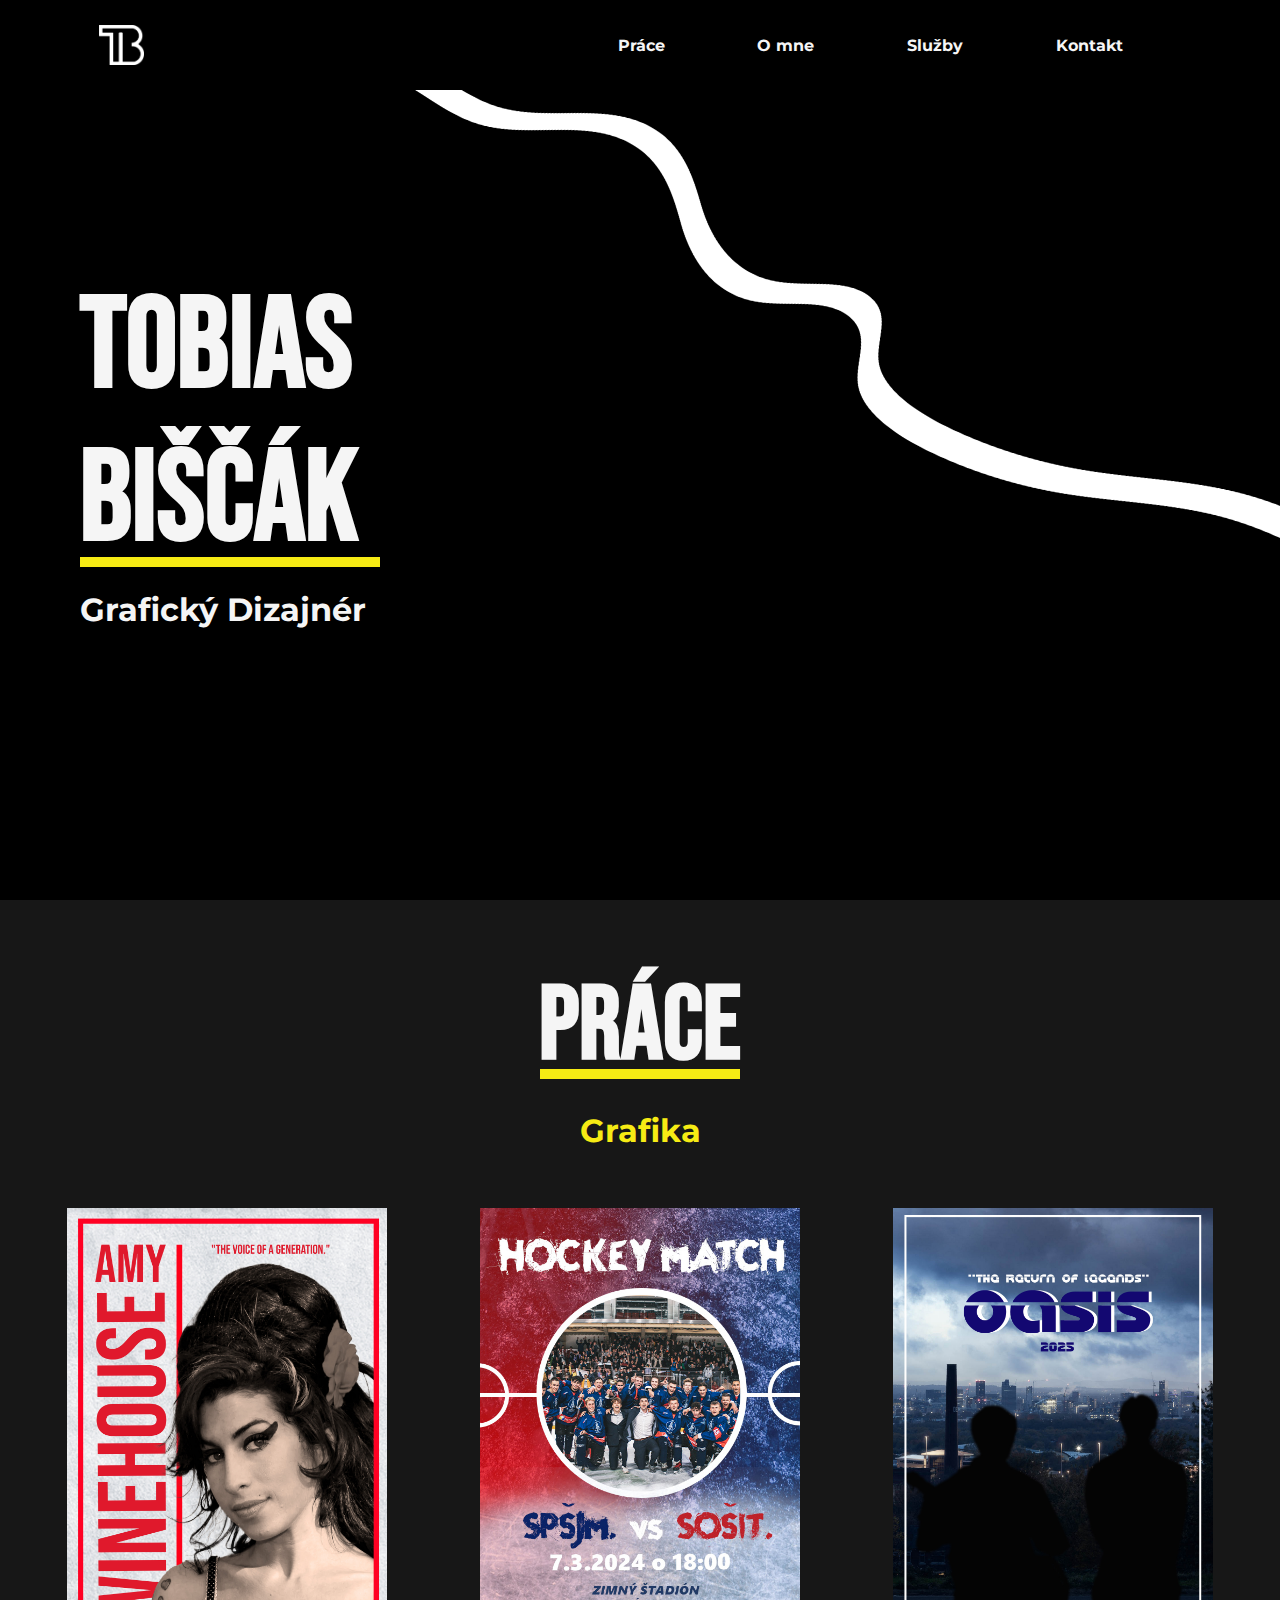
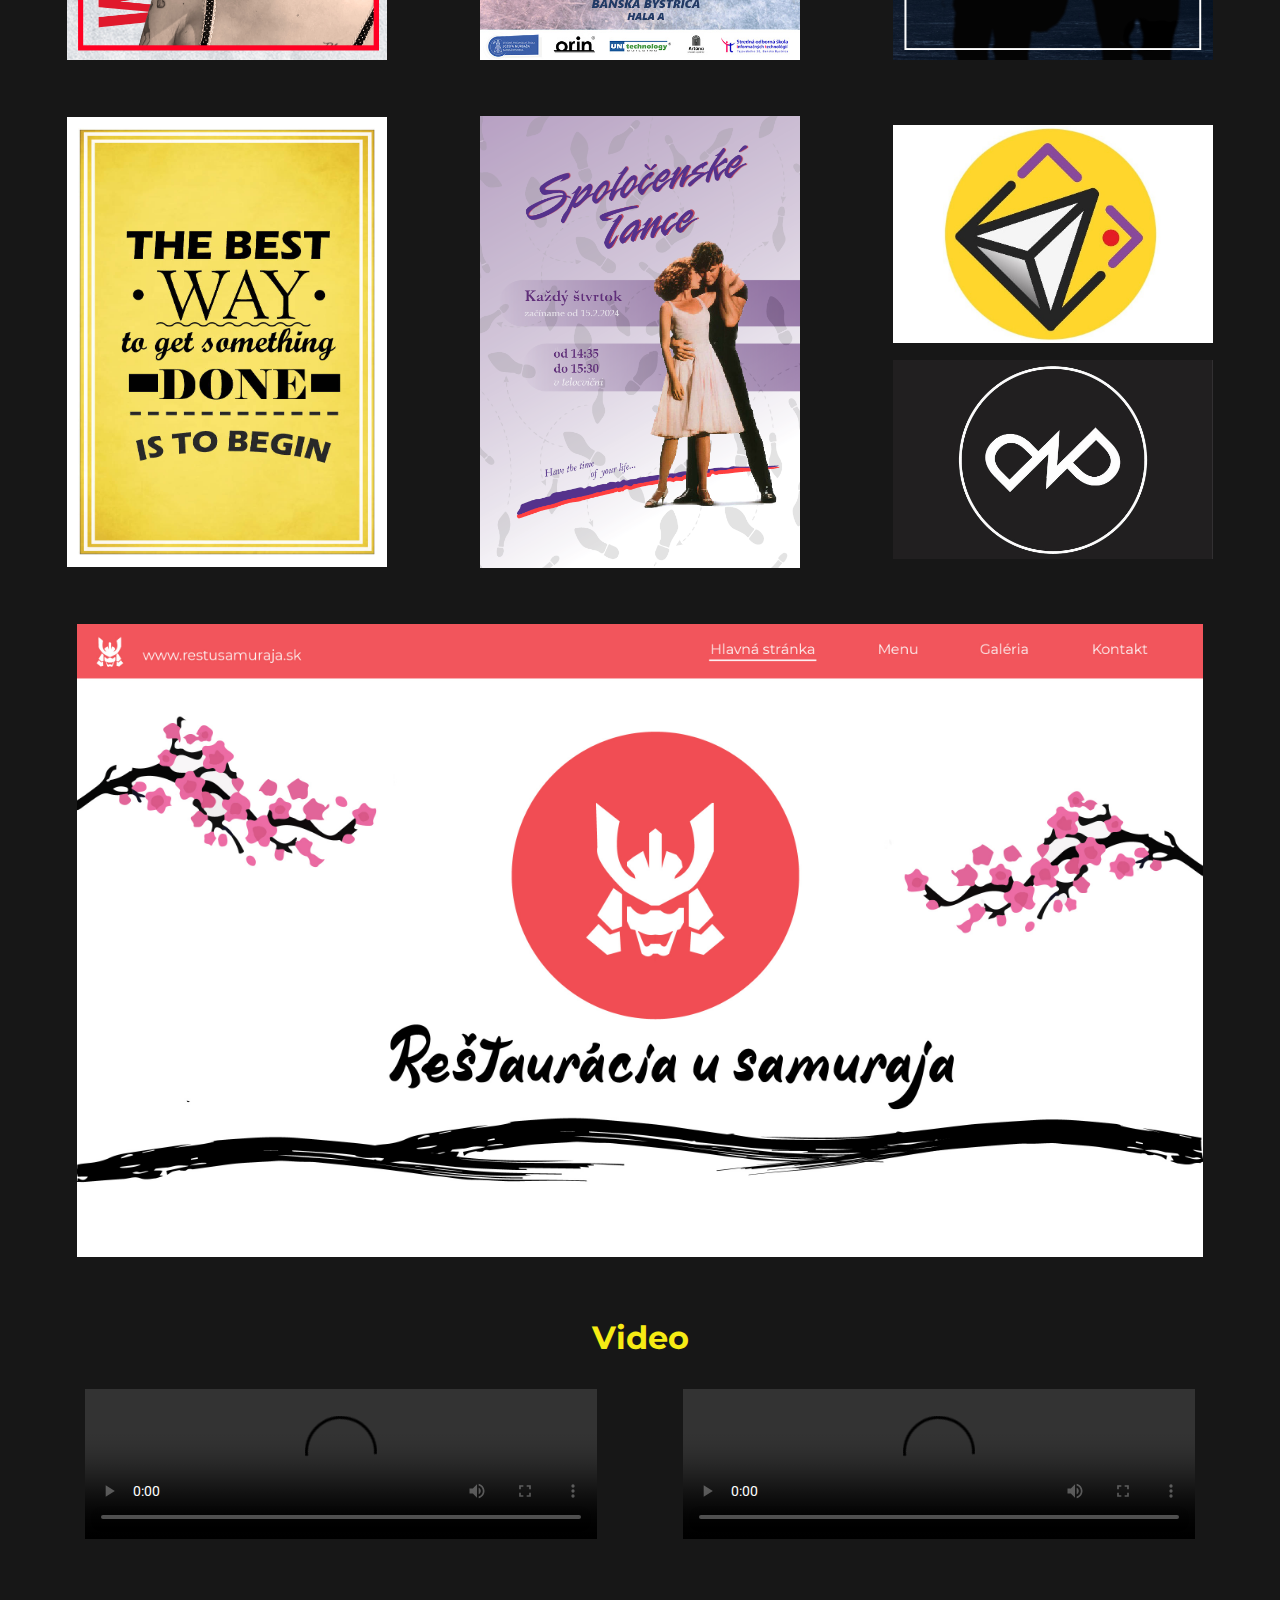
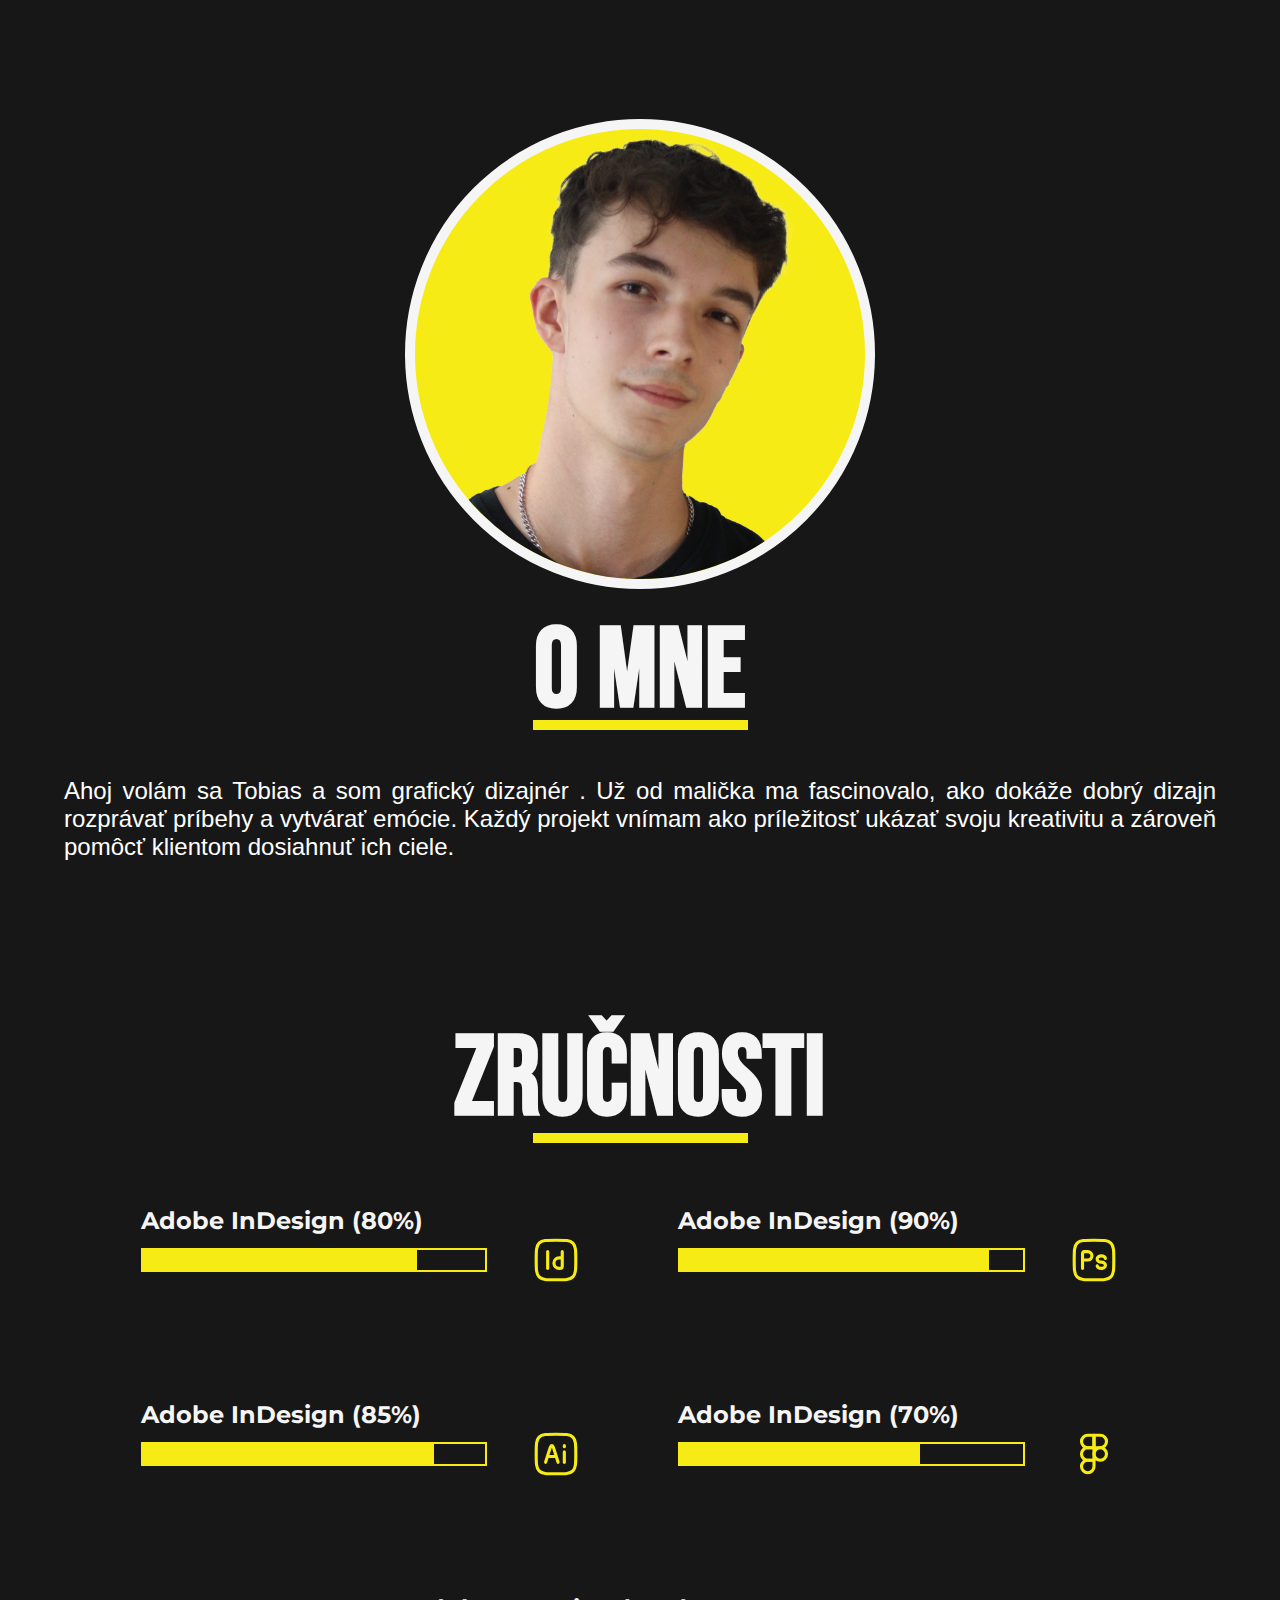
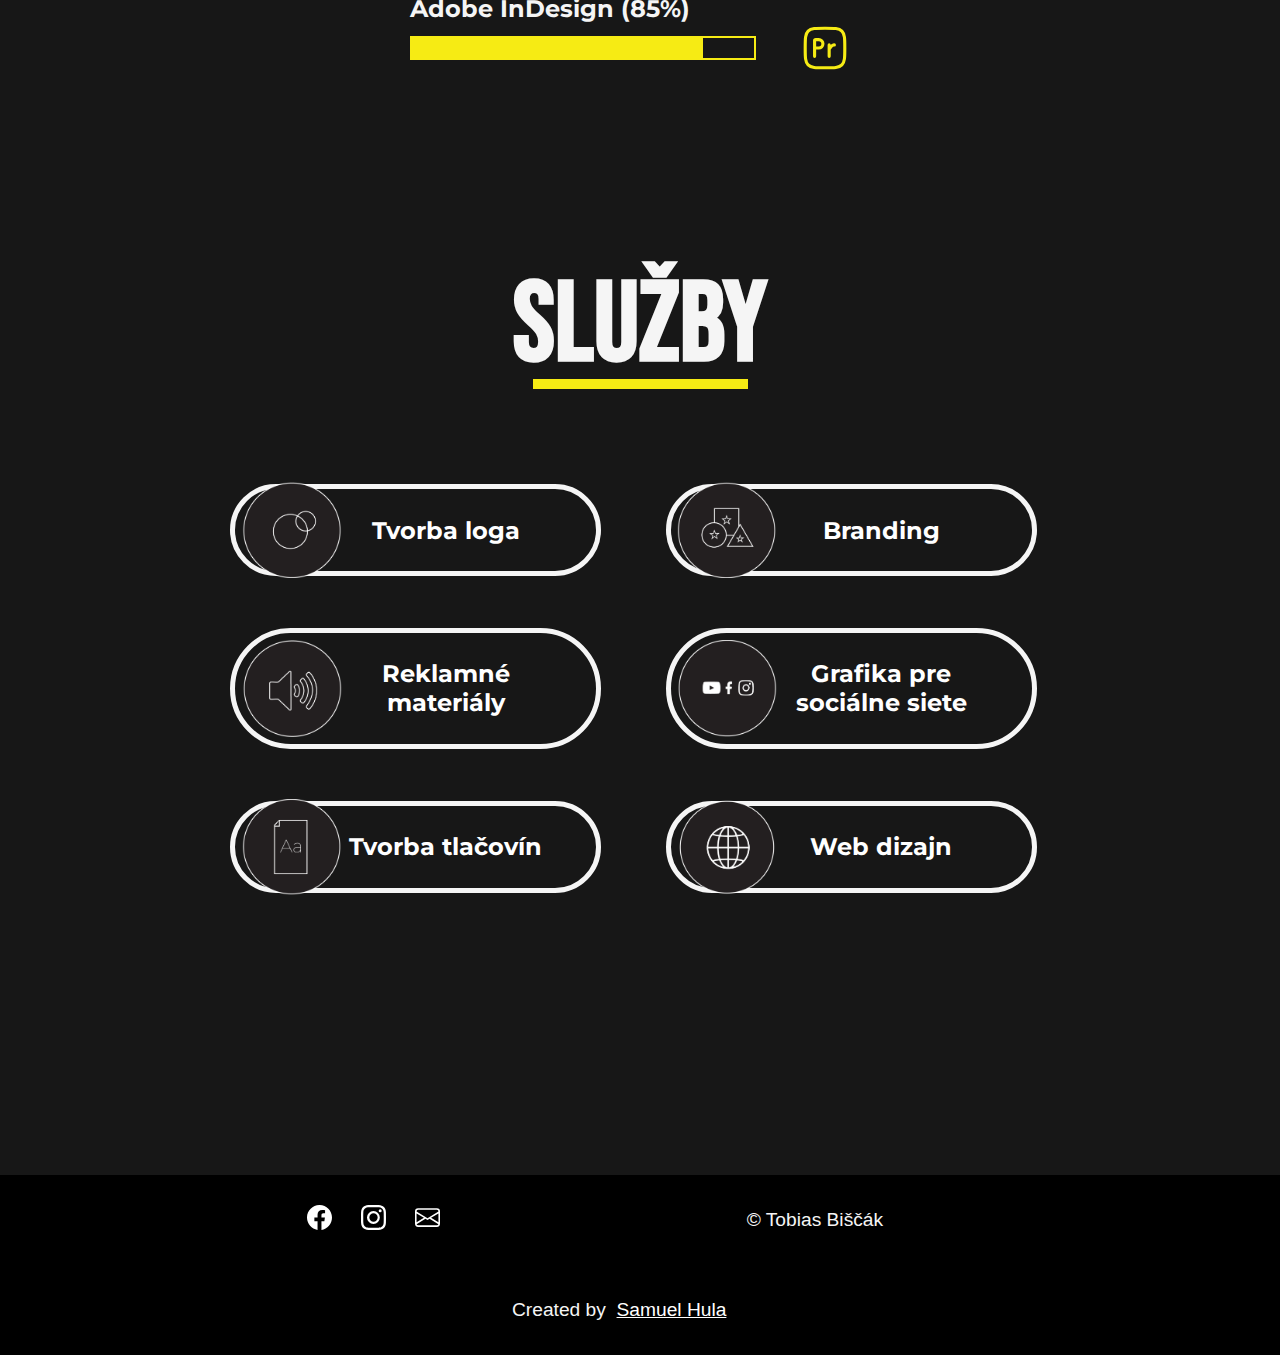
==== commit 21847ccd: "Fixing stuff" ====
--- a/index.html
+++ b/index.html
@@ -7,7 +7,7 @@
     <link rel="stylesheet" href="./CSS/home.css">
     <script>
         document.addEventListener('DOMContentLoaded', () => {
-        const titles = document.querySelectorAll('.grid .description h2[data-img-src]');
+        const titles = document.querySelectorAll('.grid .description');
         const overlay = document.getElementById('fullscreen-overlay');
         const fullscreenImage = document.getElementById('fullscreen-image');
 
@@ -113,47 +113,47 @@
                 <h3>Grafika</h3>
                 <aside class="grid">
                     <div class="grid-item1 grid_item">
-                        <div class="description">
+                        <div class="description" data-img-src="./images/plagáty/amy poster.jpg">
                             <h2 data-img-src="./images/plagáty/amy poster.jpg">Plagát - Amy</h2>
-                            <p>Tento plagát venovaný Amy Winehouse zdôrazňuje jej ikonický status pomocou minimalistickej kompozície. Červeno-čierna farebná paleta kontrastuje s čierno-bielou fotografiou, pričom typografia a citát „The voice of a generation“ podčiarkujú jej umelecké dedičstvo. Dizajn s retro nádychom odráža jej osobitý štýl a je ideálny pre výstavy, dokumenty či hudobné podujatia.</p>
+                            <p data-img-src="./images/plagáty/amy poster.jpg">Tento plagát venovaný Amy Winehouse zdôrazňuje jej ikonický status pomocou minimalistickej kompozície. Červeno-čierna farebná paleta kontrastuje s čierno-bielou fotografiou, pričom typografia a citát „The voice of a generation“ podčiarkujú jej umelecké dedičstvo. Dizajn s retro nádychom odráža jej osobitý štýl a je ideálny pre výstavy, dokumenty či hudobné podujatia.</p>
                         </div>
                         <img src="./images/plagáty/amy poster.jpg" alt="Plagát Amy" title="Plagát - Amy">
                     </div>
                     <div class="grid-item2 grid_item">
-                        <div class="description">
+                        <div class="description" data-img-src="./images/plagáty/hokej poster.jpg">
                             <h2 data-img-src="./images/plagáty/hokej poster.jpg">Plagát - Hokej</h2>
-                            <p>Plagát bol vytvorený na propagáciu hokejového zápasu a bol použitý ako oficiálny propagačný materiál, čím úspešne zaujal fanúšikov a zvýšil návštevnosť podujatia.</p>
+                            <p data-img-src="./images/plagáty/hokej poster.jpg">Plagát bol vytvorený na propagáciu hokejového zápasu a bol použitý ako oficiálny propagačný materiál, čím úspešne zaujal fanúšikov a zvýšil návštevnosť podujatia.</p>
                         </div>
                         <img src="./images/plagáty/hokej poster.jpg" alt="Plagát - Hokej" title="Plagát - Hokej">
                     </div>
                     <div class="grid-item3 grid_item">
-                        <div class="description">
+                        <div class="description" data-img-src="./images/plagáty/oasis comaback.jpg">
                             <h2 data-img-src="./images/plagáty/oasis comaback.jpg">Plagát - Oasis</h2>
-                            <p>Tento plagát propaguje návrat legendárnej kapely Oasis s pútavým sloganom „The Return of Legends“. Dominantným vizuálom je mestská panoráma v atmosférickom večernom osvetlení, ktorá symbolizuje spojenie s rodným mestom kapely. Siluety dvoch postáv na popredí pridávajú záhadnosť a nostalgiu, pričom moderné logo kapely v strednej časti jasne signalizuje, že ide o veľkú udalosť.</p>
+                            <p data-img-src="./images/plagáty/oasis comaback.jpg">Tento plagát propaguje návrat legendárnej kapely Oasis s pútavým sloganom „The Return of Legends“. Dominantným vizuálom je mestská panoráma v atmosférickom večernom osvetlení, ktorá symbolizuje spojenie s rodným mestom kapely. Siluety dvoch postáv na popredí pridávajú záhadnosť a nostalgiu, pričom moderné logo kapely v strednej časti jasne signalizuje, že ide o veľkú udalosť.</p>
                         </div>
                         <img src="./images/plagáty/oasis comaback.jpg" alt="Plagát - Oasis" title="Plagát - Oasis">
                     </div>
                     <div class="grid-item4 grid_item">
-                        <div class="description">
+                        <div class="description" data-img-src="./images/plagáty/Plagát.jpg">
                             <h2 data-img-src="./images/plagáty/Plagát.jpg">Plagát - Motivation</h2>
-                            <p>Tento motivačný plagát bol vytvorený ako školské zadanie s cieľom precvičiť typografické zručnosti a dizajn. Dominantná fráza „The best way to get something done is to begin“ je zvýraznená pomocou kombinácie rôznych štýlov písma a veľkostí, ktoré dodávajú vizuálnu hierarchiu.
+                            <p data-img-src="./images/plagáty/Plagát.jpg">Tento motivačný plagát bol vytvorený ako školské zadanie s cieľom precvičiť typografické zručnosti a dizajn. Dominantná fráza „The best way to get something done is to begin“ je zvýraznená pomocou kombinácie rôznych štýlov písma a veľkostí, ktoré dodávajú vizuálnu hierarchiu.
                                 Žlté pozadie so zamatovým gradientom vyžaruje pozitívnu energiu, zatiaľ čo jemné orámovanie dodáva dizajnu eleganciu. </p>
                         </div>
                         <img src="./images/plagáty/Plagát.jpg" alt="Plagát - Motivation" title="Plagát - Motivation">
                     </div>
                     <div class="grid-item5 grid_item">
-                        <div class="description">
+                        <div class="description" data-img-src="./images/plagáty/spoloc.tance 2...png">
                             <h2 data-img-src="./images/plagáty/spoloc.tance 2...png">Plagát - Tanec</h2>
-                            <p>Tento plagát propaguje spoločenské tance a zachytáva vášeň a eleganciu, ktorú tento štýl prináša. Dominantným vizuálom je ikonická dvojica známa z filmu. Plagát bol skutočne použitý ako oficiálny propagačný materiál na tanečné podujatie, kde úspešne prilákal tanečných nadšencov.</p>
+                            <p data-img-src="./images/plagáty/spoloc.tance 2...png">Tento plagát propaguje spoločenské tance a zachytáva vášeň a eleganciu, ktorú tento štýl prináša. Dominantným vizuálom je ikonická dvojica známa z filmu. Plagát bol skutočne použitý ako oficiálny propagačný materiál na tanečné podujatie, kde úspešne prilákal tanečných nadšencov.</p>
                         </div>
                         <img src="./images/plagáty/spoloc.tance 2...png" alt="Plagát - Tanec" title="Plagát - Tanec">
                     </div>
                     <div class="wrapper">
                         <div class="grid-item6 grid_item">
-                            <div class="description">
+                            <div class="description" data-img-src="./images/loga/Multispark jpg-01.jpg">
                                 <h2 data-img-src="./images/loga/Multispark jpg-01.jpg">Logo - Multispark</h2>
-                                <p>Chceli sme zobraziť všetky oblasti multimedíi v jednom logu, toto logo sa bude používať pre môj vedľajší projekt.</p>
-                                <ol>
+                                <p data-img-src="./images/loga/Multispark jpg-01.jpg">Chceli sme zobraziť všetky oblasti multimedíi v jednom logu, toto logo sa bude používať pre môj vedľajší projekt.</p>
+                                <ol data-img-src="./images/loga/Multispark jpg-01.jpg">
                                     <li>Biela šípka symbilizuje grafiku</li>
                                     <li>Hranaté zátvorky symbolizujú web</li>
                                     <li>Červená bodka symbolizuje nahrávanie videa</li>
@@ -164,9 +164,9 @@
                             <img src="./images/loga/Multispark jpg-01.jpg" alt="Logo - Multispark" title="Logo - Multispark">
                         </div>
                         <div class="grid-item7 grid_item">
-                            <div class="description">
+                            <div class="description" data-img-src="./images/loga/pp-01.jpg">
                                 <h2 data-img-src="./images/loga/pp-01.jpg">Logo - PP</h2>
-                                <p>Toto logo bolo vytvorené pre môj ďalší vedľajší projekt a to robenie editov. V logu je dynamicky použitý pulz a dve písmená P ktoré označujú názov projektu</p>
+                                <p data-img-src="./images/loga/pp-01.jpg">Toto logo bolo vytvorené pre môj ďalší vedľajší projekt a to robenie editov. V logu je dynamicky použitý pulz a dve písmená P ktoré označujú názov projektu</p>
                             </div>
                             <img src="./images/loga/pp-01.jpg" alt="Logo - PP" title="Logo - PP">
                         </div>
@@ -297,216 +297,66 @@
                 <h2>Služby</h2>
                 <span></span>
                 <aside class="container">
-                    <div class="wrapper">
-                        <figure>
-                            <img src="./images/tvorba_loga-01.png" alt="Tvorba Loga" title="Tvorba Loga">
-                        </figure>
-                        <div class="h4">
-                            <h4>Tvorba loga</h4>
-                        </div>
-                    </div>
-                    <div class="wrapper">
-                        <figure>
-                            <img src="./images/branding-01.png" alt="Branding" title="Branding">
-                        </figure>
-                        <div class="h4">
-                            <h4>Branding</h4>
-                        </div>
-                    </div>
-                    <div class="wrapper">
-                        <figure>
-                            <img src="./images/reklamne.png" alt="Reklamné Materiály" title="Reklamné Materiály">
-                        </figure>
-                        <div class="h4">
-                            <h4>Reklamné <br> materiály</h4>
-                        </div>
-                    </div>
-                    <div class="wrapper">
-                        <figure>
-                            <img src="./images//socialne_siete-01.png" alt="Sociálne Siete" title="Sociálne Siete">
-                        </figure>
-                        <div class="h4">
-                            <h4>Grafika pre <br> sociálne siete</h4>
-                        </div>
-                    </div>
-                    <div class="wrapper">
-                        <figure>
-                            <img src="./images/tlačoviny-01.png" alt="Tvorba Tlačovín" title="Tvorba Tlačovín">
-                        </figure>
-                        <div class="h4">
-                            <h4>Tvorba tlačovín</h4>
-                        </div>
-                    </div>
-                    <div class="wrapper">
-                        <figure>
-                            <img src="./images/web-01.png" alt="Web Dizajn" title="Web Dizajn">
-                        </figure>
-                        <div class="h4">
-                            <h4>Web dizajn</h4>
-                        </div>
-                    </div>
-                </aside>
-            </article>
-            <article class="tvorba">
-                <aside class="desc">
-                    <div class="heading">
-                        <figure>
-                            <img src="./images/tvorba_loga-01.png" alt="Tvorba Loga" title="Tvorba Loga">
-                        </figure>
-                        <h3>Tvorba Loga</h3>
-                    </div>
-                    <p>
-                        Ponúkam profesionálny návrh loga, ktoré vystihuje podstatu vašej značky a zanechá silný dojem. Kombinujem kreativitu, estetiku a funkčnosť, aby som vytvoril jedinečný vizuál, ktorý vás odlíši od konkurencie. Moje logo dizajny sú moderné, nadčasové a prispôsobené vašim potrebám. Spoločne vytvoríme logo, ktoré bude základom vašej firemnej identity.
-                    </p>
-                </aside>
-                <aside class="price">
-                    <h3>Cenník</h3>
-                    <div>
-                        <p>
-                            lorem ipsum dolor sit amet,
-                        </p>
-                        <p>
-                            consesid dfnsodg sdgnaosdfg sdgjsd,
-                        </p>
-                        <p>
-                            lorem ipsum asfaf asdfnaoisdbfa aosdfbaofudsb dsfbijfdb
-                        </p>
-                    </div>
-                </aside>
-            </article>
-            <article class="tvorba">
-                <aside class="price">
-                    <h3>Cenník</h3>
-                    <div>
-                        <p>
-                            lorem ipsum dolor sit amet,
-                        </p>
-                        <p>
-                            consesid dfnsodg sdgnaosdfg sdgjsd,
-                        </p>
-                        <p>
-                            lorem ipsum asfaf asdfnaoisdbfa aosdfbaofudsb dsfbijfdb
-                        </p>
-                    </div>
-                </aside>
-                <aside class="desc">
-                    <div class="heading">
-                        <figure>
-                            <img src="./images/branding-01.png" alt="Branding" title="Branding">                       
-                        </figure>
-                        <h3>Branding</h3>
-                    </div>
-                    <p>
-                        Ponúkam komplexné služby v oblasti tvorby brandingu, ktoré zahŕňajú dizajn loga, vizuálnu identitu, typografiu, farebné palety a iné vizuálne prvky značky. Moje služby sú zamerané na vytvorenie silného a konzistentného vizuálneho imidžu, ktorý vystihuje hodnoty, víziu a poslanie vašej značky. Pomôžem vám vybudovať identitu, ktorá bude rezonovať s vašimi zákazníkmi a posilní vašu pozíciu na trhu. Každý projekt prispôsobujem individuálnym potrebám klienta s dôrazom na kreativitu, kvalitu a efektivitu.
-                    </p>
-                </aside>
-            </article>
-            <article class="tvorba">
-                <aside class="desc">
-                    <div class="heading">
-                        <figure>
-                            <img src="./images/reklamne.png" alt="Reklamné Materiály" title="Reklamné Materiály">                      
-                        </figure>
-                        <h3>Reklamné materiály</h3>
-                    </div>
-                    <p>
-                        Tvorím profesionálne reklamné materiály, ako sú letáky, plagáty, brožúry a bannery, ktoré efektívne komunikujú vaše posolstvo. Každý dizajn prispôsobujem vašim potrebám, aby podporil vašu marketingovú kampaň a posilnil značku.
-                    </p>
-                </aside>
-                <aside class="price">
-                    <h3>Cenník</h3>
-                    <div>
-                        <p>
-                            lorem ipsum dolor sit amet,
-                        </p>
-                        <p>
-                            consesid dfnsodg sdgnaosdfg sdgjsd,
-                        </p>
-                        <p>
-                            lorem ipsum asfaf asdfnaoisdbfa aosdfbaofudsb dsfbijfdb
-                        </p>
-                    </div>
-                </aside>
-            </article>
-            <article class="tvorba">
-                <aside class="price">
-                    <h3>Cenník</h3>
-                    <div>
-                        <p>
-                            lorem ipsum dolor sit amet,
-                        </p>
-                        <p>
-                            consesid dfnsodg sdgnaosdfg sdgjsd,
-                        </p>
-                        <p>
-                            lorem ipsum asfaf asdfnaoisdbfa aosdfbaofudsb dsfbijfdb
-                        </p>
-                    </div>
-                </aside>
-                <aside class="desc">
-                    <div class="heading">
-                        <figure>
-                            <img src="./images//socialne_siete-01.png" alt="Sociálne Siete" title="Sociálne Siete">                      
-                        </figure>
-                        <h3>Grafika pre sociálne siete</h3>
-                    </div>
-                    <p>
-                        Navrhujem grafiku pre sociálne siete, vrátane príspevkov, bannerov a reklám, ktoré zaujmú vašu cieľovú skupinu. Každý dizajn prispôsobujem vašej značke a marketingovým cieľom, aby podporil vašu online prítomnosť
-                    </p>
-                </aside>
-            </article>
-            <article class="tvorba">
-                <aside class="desc">
-                    <div class="heading">
-                        <figure>
-                            <img src="./images/tlačoviny-01.png" alt="Tvorba Tlačovín" title="Tvorba Tlačovín">                      
-                        </figure>
-                        <h3>Tvorba tlačovín</h3>
-                    </div>
-                    <p>
-                        Tvorím profesionálne tlačoviny, ako sú brožúry, vizitky, letáky a katalógy, ktoré efektívne komunikujú vaše posolstvo. Každý dizajn prispôsobujem vašim potrebám a značke, aby podporil vašu komunikáciu a marketing.
-                    </p>
-                </aside>
-                <aside class="price">
-                    <h3>Cenník</h3>
-                    <div>
-                        <p>
-                            lorem ipsum dolor sit amet,
-                        </p>
-                        <p>
-                            consesid dfnsodg sdgnaosdfg sdgjsd,
-                        </p>
-                        <p>
-                            lorem ipsum asfaf asdfnaoisdbfa aosdfbaofudsb dsfbijfdb
-                        </p>
-                    </div>
-                </aside>
-            </article>
-            <article class="tvorba">
-                <aside class="price">
-                    <h3>Cenník</h3>
-                    <div>
-                        <p>
-                            lorem ipsum dolor sit amet,
-                        </p>
-                        <p>
-                            consesid dfnsodg sdgnaosdfg sdgjsd,
-                        </p>
-                        <p>
-                            lorem ipsum asfaf asdfnaoisdbfa aosdfbaofudsb dsfbijfdb
-                        </p>
-                    </div>
-                </aside>
-                <aside class="desc">
-                    <div class="heading">
-                        <figure>
-                            <img src="./images/web-01.png" alt="Web Dizajn" title="Web Dizajn">                      
-                        </figure>
-                        <h3>Web Dizajn</h3>
-                    </div>
-                    <p>
-                        Navrhujem dizajny webové stránky, ktoré sú prispôsobené potrebám vašej značky. Zameriavam sa na používateľskú skúsenosť a vizuálnu atraktivitu, aby váš web efektívne oslovil návštevníkov a podporil vaše podnikanie
-                    </p>
+                    <a href="service1.html">
+                        <div class="wrapper">
+                            <figure>
+                                <img src="./images/tvorba_loga-01.png" alt="Tvorba Loga" title="Tvorba Loga">
+                            </figure>
+                            <div class="h4">
+                                <h4>Tvorba loga</h4>
+                            </div>
+                        </div>
+                    </a>
+                    <a href="service2.html">
+                        <div class="wrapper">
+                            <figure>
+                                <img src="./images/branding-01.png" alt="Branding" title="Branding">
+                            </figure>
+                            <div class="h4">
+                                <h4>Branding</h4>
+                            </div>
+                        </div>
+                    </a>
+                    <a href="service3.html">
+                        <div class="wrapper">
+                            <figure>
+                                <img src="./images/reklamne.png" alt="Reklamné Materiály" title="Reklamné Materiály">
+                            </figure>
+                            <div class="h4">
+                                <h4>Reklamné <br> materiály</h4>
+                            </div>
+                        </div>
+                    </a>
+                    <a href="service4.html">
+                        <div class="wrapper">
+                            <figure>
+                                <img src="./images//socialne_siete-01.png" alt="Sociálne Siete" title="Sociálne Siete">
+                            </figure>
+                            <div class="h4">
+                                <h4>Grafika pre <br> sociálne siete</h4>
+                            </div>
+                        </div>
+                    </a>
+                    <a href="service5.html">
+                        <div class="wrapper">
+                            <figure>
+                                <img src="./images/tlačoviny-01.png" alt="Tvorba Tlačovín" title="Tvorba Tlačovín">
+                            </figure>
+                            <div class="h4">
+                                <h4>Tvorba tlačovín</h4>
+                            </div>
+                        </div>
+                    </a>
+                    <a href="service6.html">
+                        <div class="wrapper">
+                            <figure>
+                                <img src="./images/web-01.png" alt="Web Dizajn" title="Web Dizajn">
+                            </figure>
+                            <div class="h4">
+                                <h4>Web dizajn</h4>
+                            </div>
+                        </div>
+                    </a>
                 </aside>
             </article>
         </section>
--- a/CSS/home.css
+++ b/CSS/home.css
@@ -68,7 +68,7 @@
         padding: 0;
     }
     .logo figure img{
-        height: 60%;
+        height: 45%;
     }
     .nav_list{
         display: flex;
@@ -456,6 +456,8 @@
 
         opacity: 0;
 
+        cursor: pointer;
+
         transition: all .3s;
     }
     .grid .wrapper{
@@ -494,8 +496,7 @@
         font-size: .8rem;
         font-weight: bold;
 
-        text-align: justify;
-        text-align-last: center;
+        text-align: left;
 
         color: white;
     }
@@ -662,7 +663,7 @@
 
         margin: 0;
 
-        color: var(--yellow);
+        color: var(--white);
     }
     .ruky aside .wrapper{
         display: flex;
@@ -771,10 +772,10 @@
         justify-content: space-between;
         align-items: center;
 
-        width: 30%;
-
-        margin: 1% 4% ;
-        padding: 3%;
+        width: 80%;
+
+        padding: 7%;
+
         border: var(--white) solid 5px;
         border-radius: 1000px;
 
@@ -806,6 +807,15 @@
 
         color: white;
     }
+    .sluzby a{
+        display: block;
+
+        width: 30%;
+
+        margin: 2%;
+
+        text-decoration: none;
+    }
     .sluzby h4{
         padding: 0;
         margin: 0;
@@ -816,7 +826,7 @@
         }
     }
     @media screen and (max-width: 992px){
-        .sluzby .wrapper{
+        .sluzby a{
             width: 60%;
         }
         .sluzby .wrapper figure img{
@@ -825,16 +835,22 @@
             aspect-ratio: 1 / 1;
         }
     }
-    @media screen and (max-width: 457px){
-        .sluzby .wrapper{
+    @media screen and (max-width: 593px){
+        .sluzby a{
             width: 80%;
             border-radius: 0;
         }
+        .sluzby .wrapper figure img {
+            height: 35px;
+            width: 35px;
+        }
+        .sluzby .h4{
+            font-size: 1rem;
+        }
     }
     .tvorba{
         width: 100%;
-
-        margin-top: 10%;
+        height: 80vh;
 
         display: flex;
         justify-content: space-evenly;
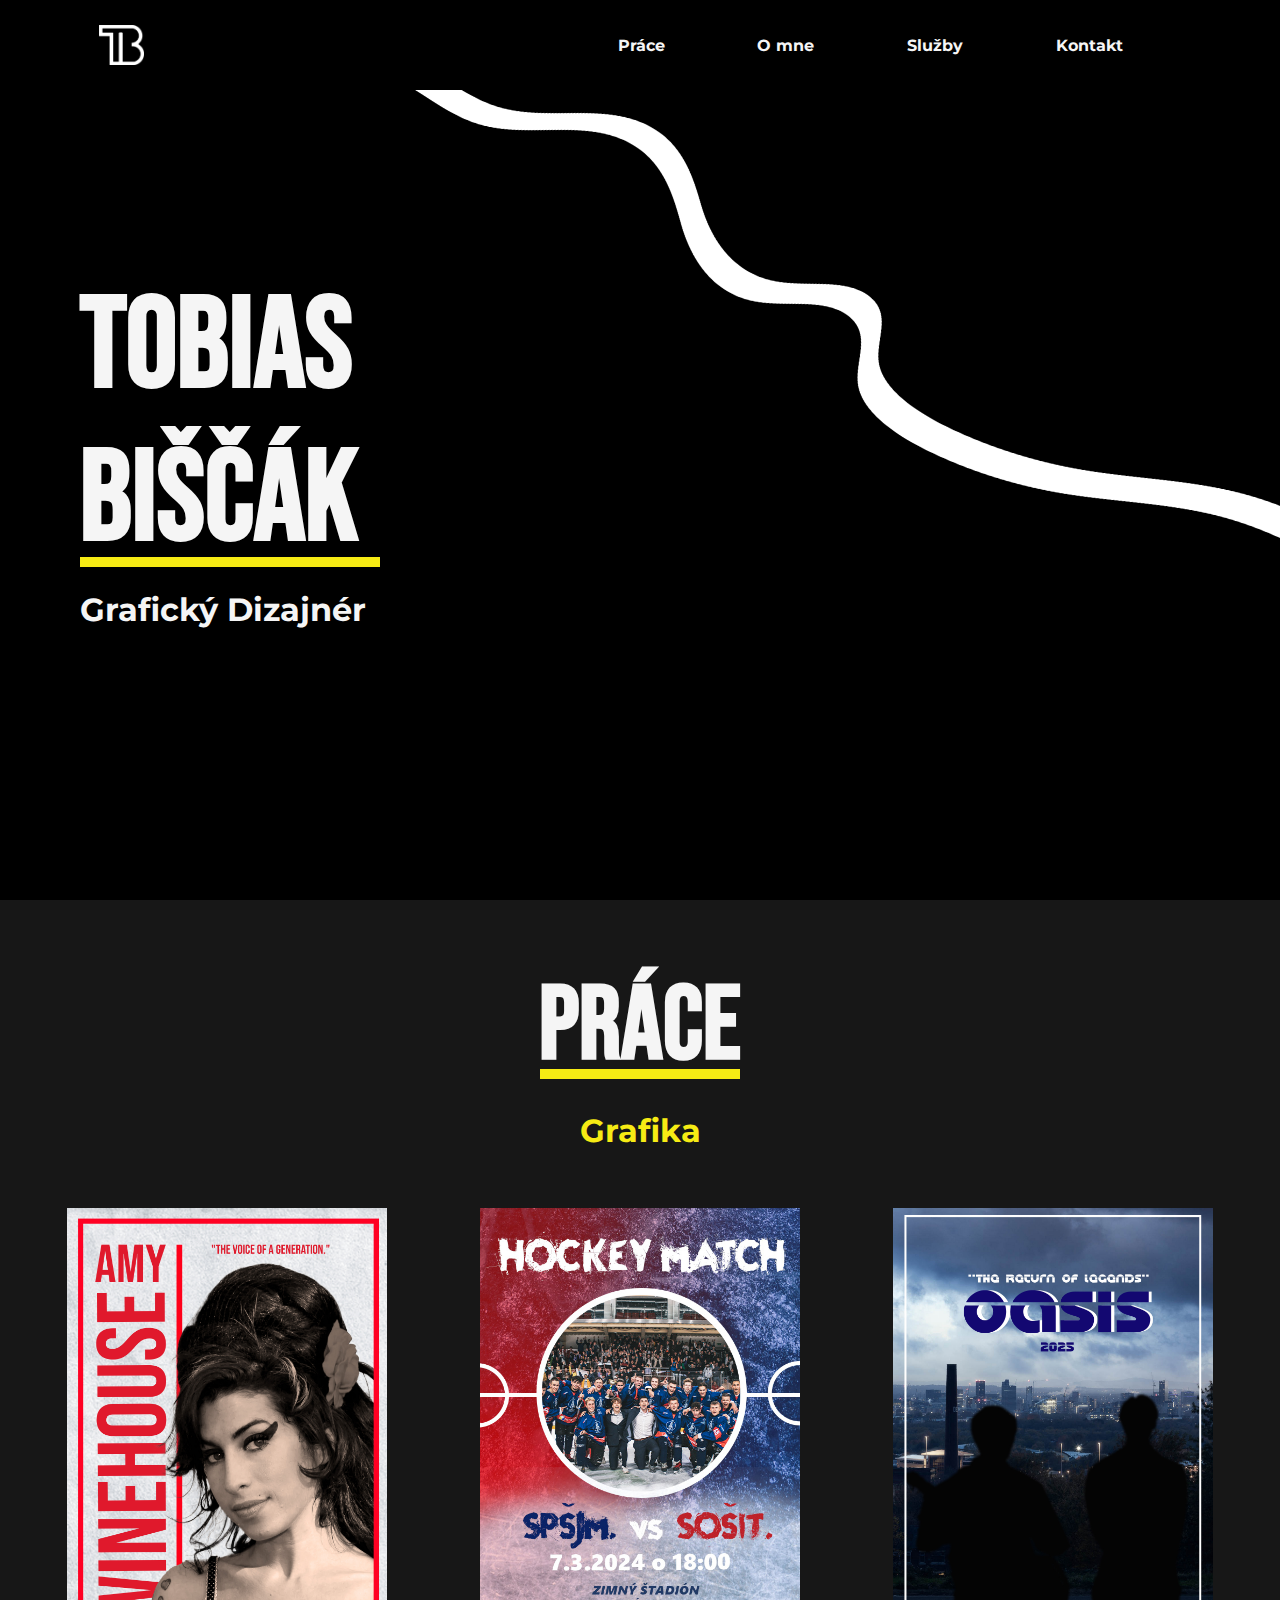
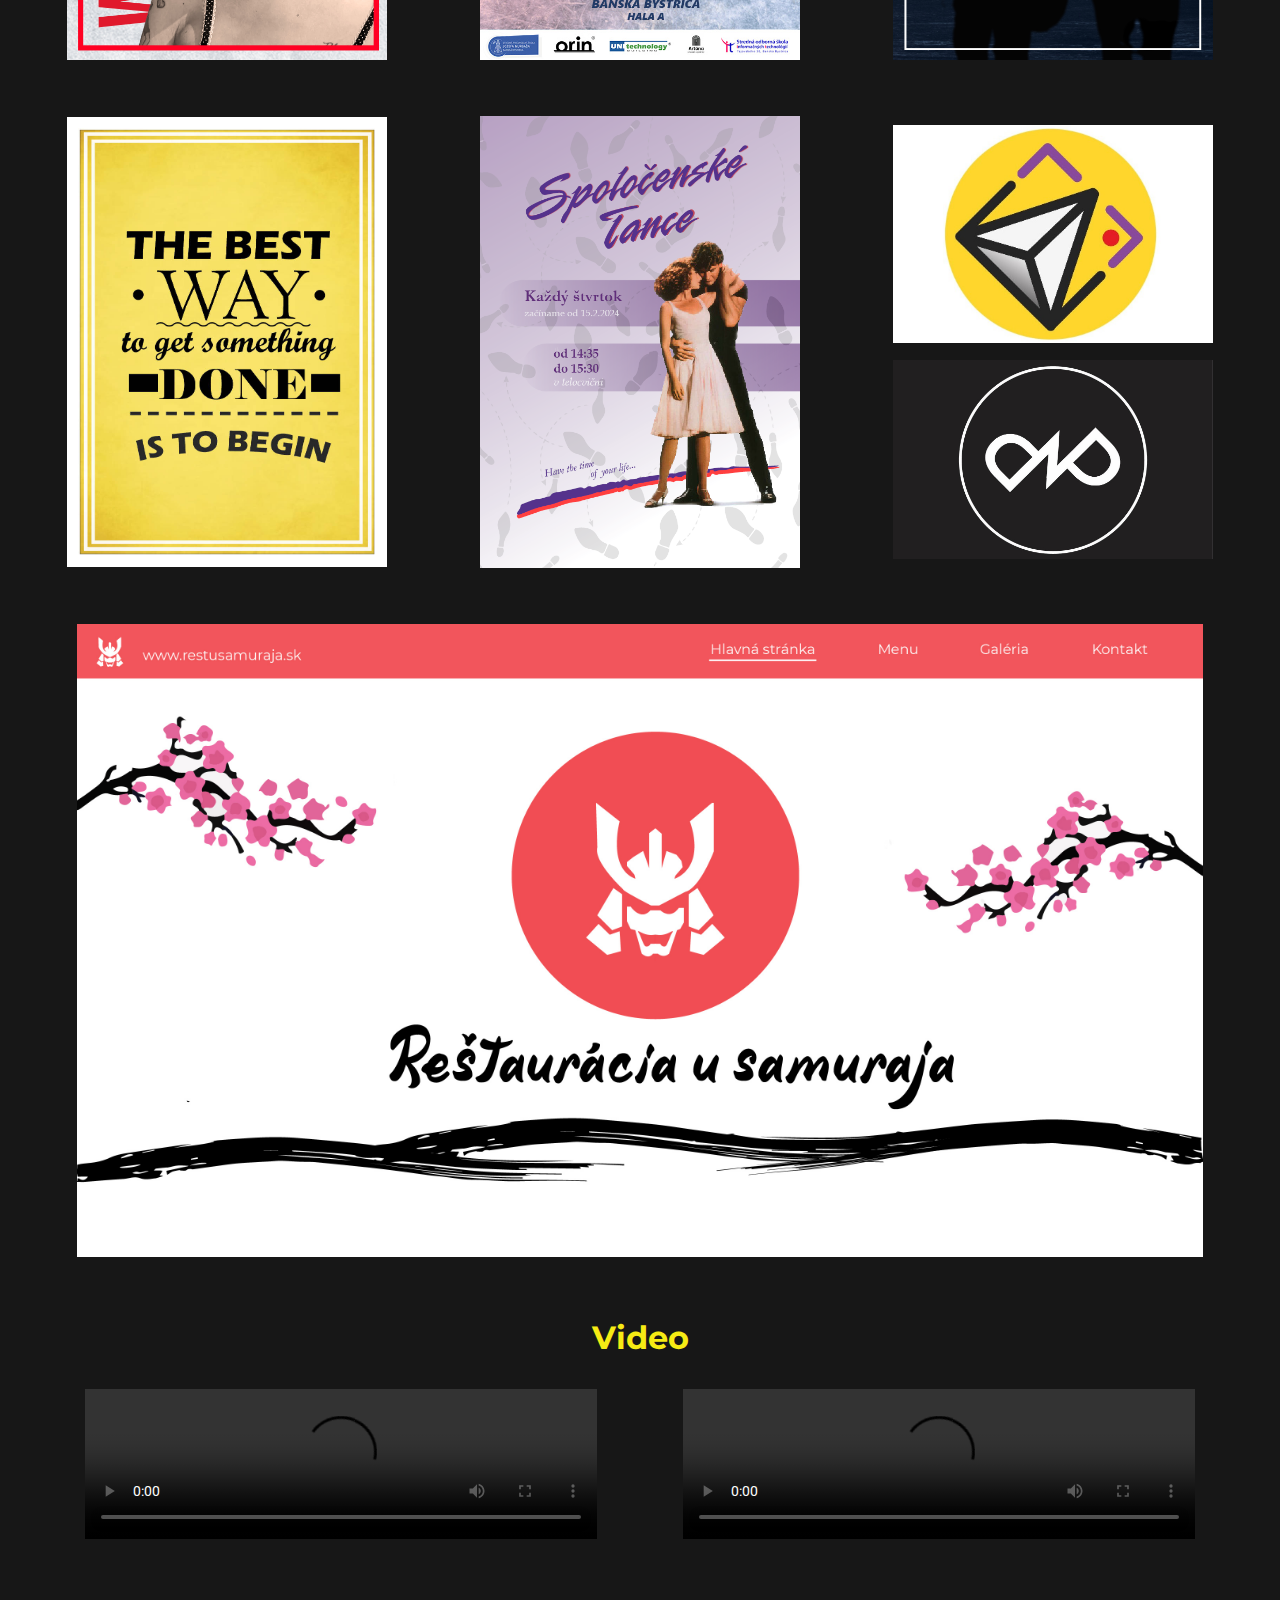
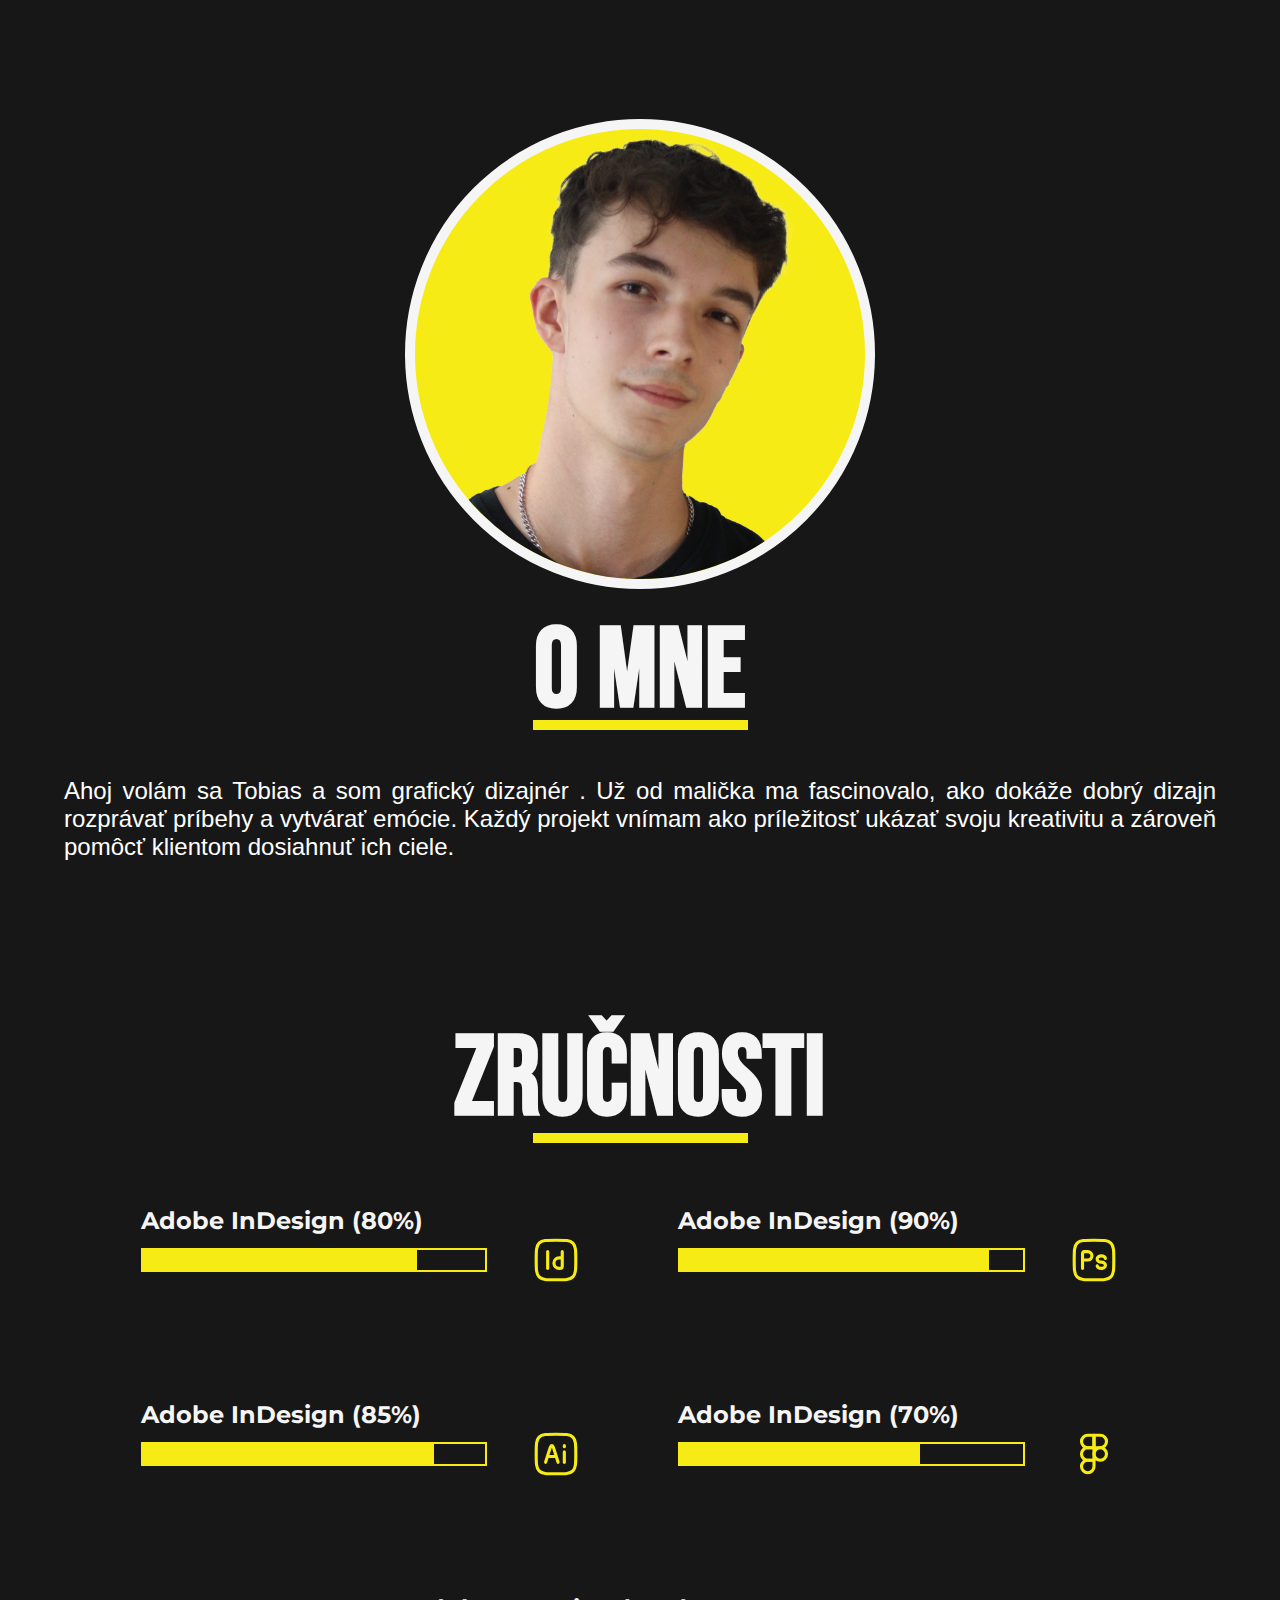
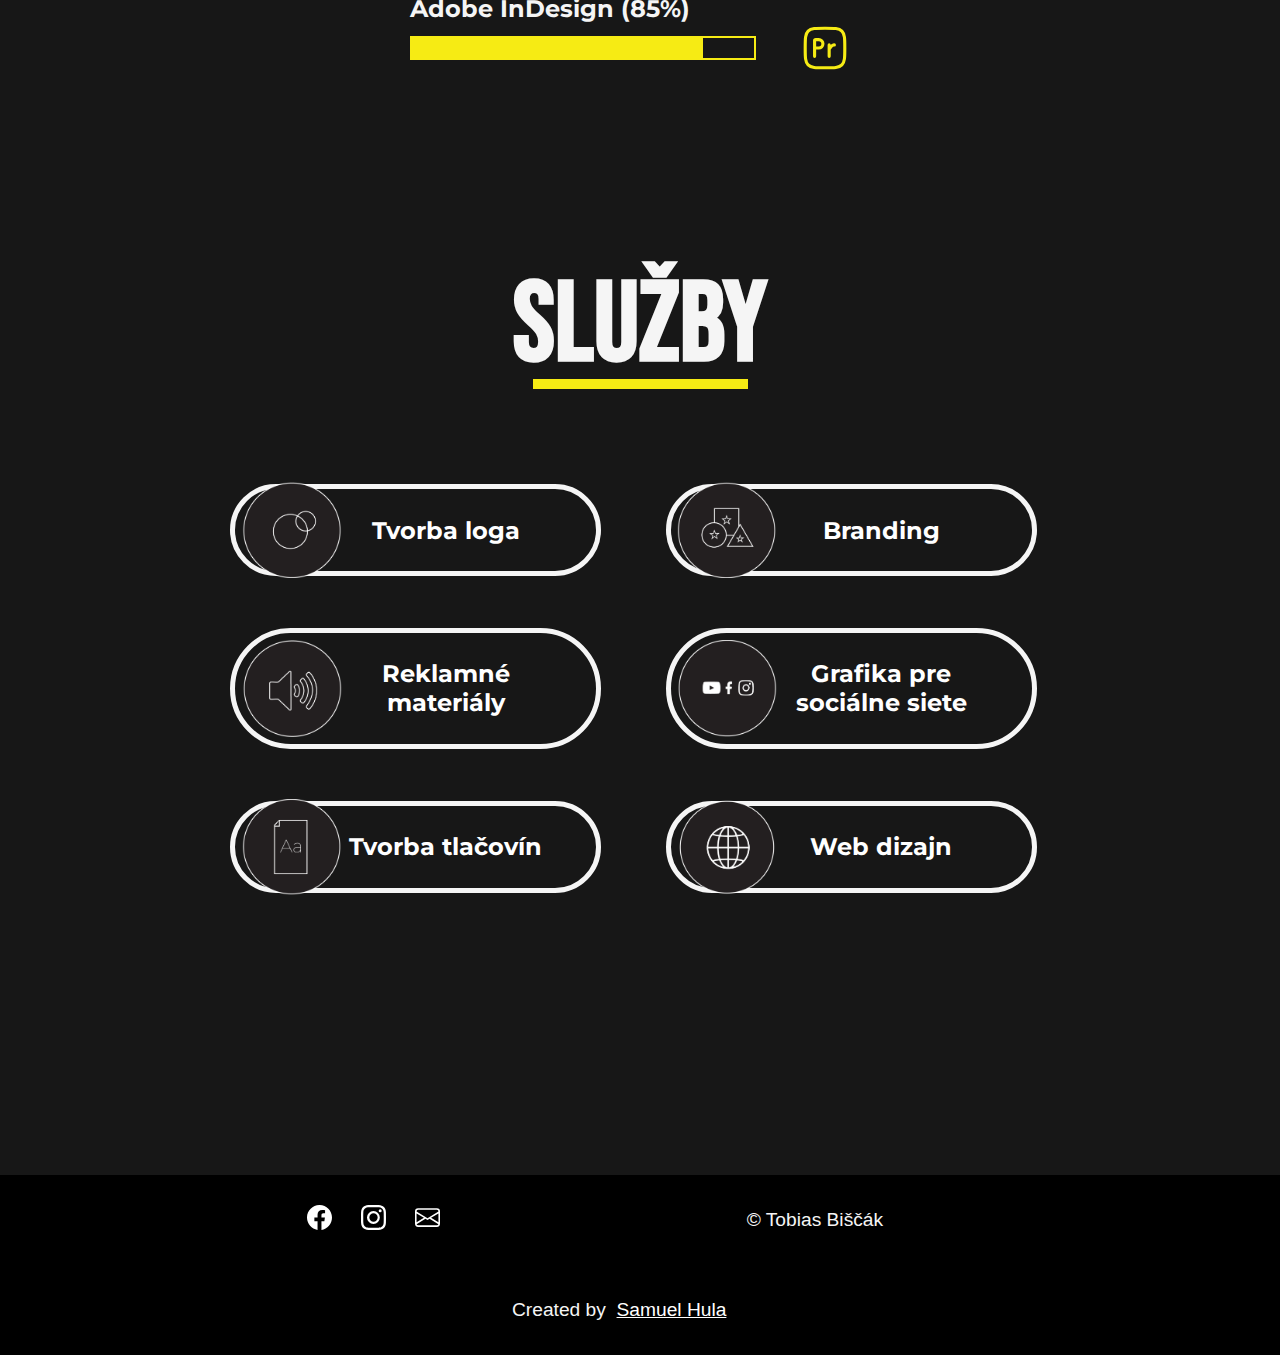
==== commit 999f3073: "Fixing nav-bar" ====
--- a/index.html
+++ b/index.html
@@ -68,9 +68,11 @@
     <header>
         <nav class="nav_bar">
             <aside class="logo">
-                <figure>
-                    <img src="./images/TB_logo_white-01.png" alt="logo" title="logo">
-                </figure>
+                <a href="index.html">    
+                    <figure>
+                        <img src="./images/TB_logo_white-01.png" alt="logo" title="logo">
+                    </figure>
+                </a>
             </aside>
             <ul class="nav_list">
                 <li><a href="#praca">Práce</a></li>
--- a/CSS/home.css
+++ b/CSS/home.css
@@ -70,6 +70,10 @@
     .logo figure img{
         height: 45%;
     }
+    .logo a::before{
+        display: none;
+        visibility: 0;
+    }
     .nav_list{
         display: flex;
         justify-content: space-evenly;
@@ -94,7 +98,8 @@
 
         transition: all .3s;
     }
-    .nav_bar a:before {
+    .nav_list a:before 
+    .menu_box a:before{
         content: '';
         background: var(--yellow);
         display: block;
@@ -105,7 +110,8 @@
         height: 3px;
         transition: all .3s ease-in-out;
     }
-    .nav_bar a:hover::before{
+    .nav_list a:hover::before
+    .menu_box a:hover::before{
         width: 100%;
     }
     .burger{
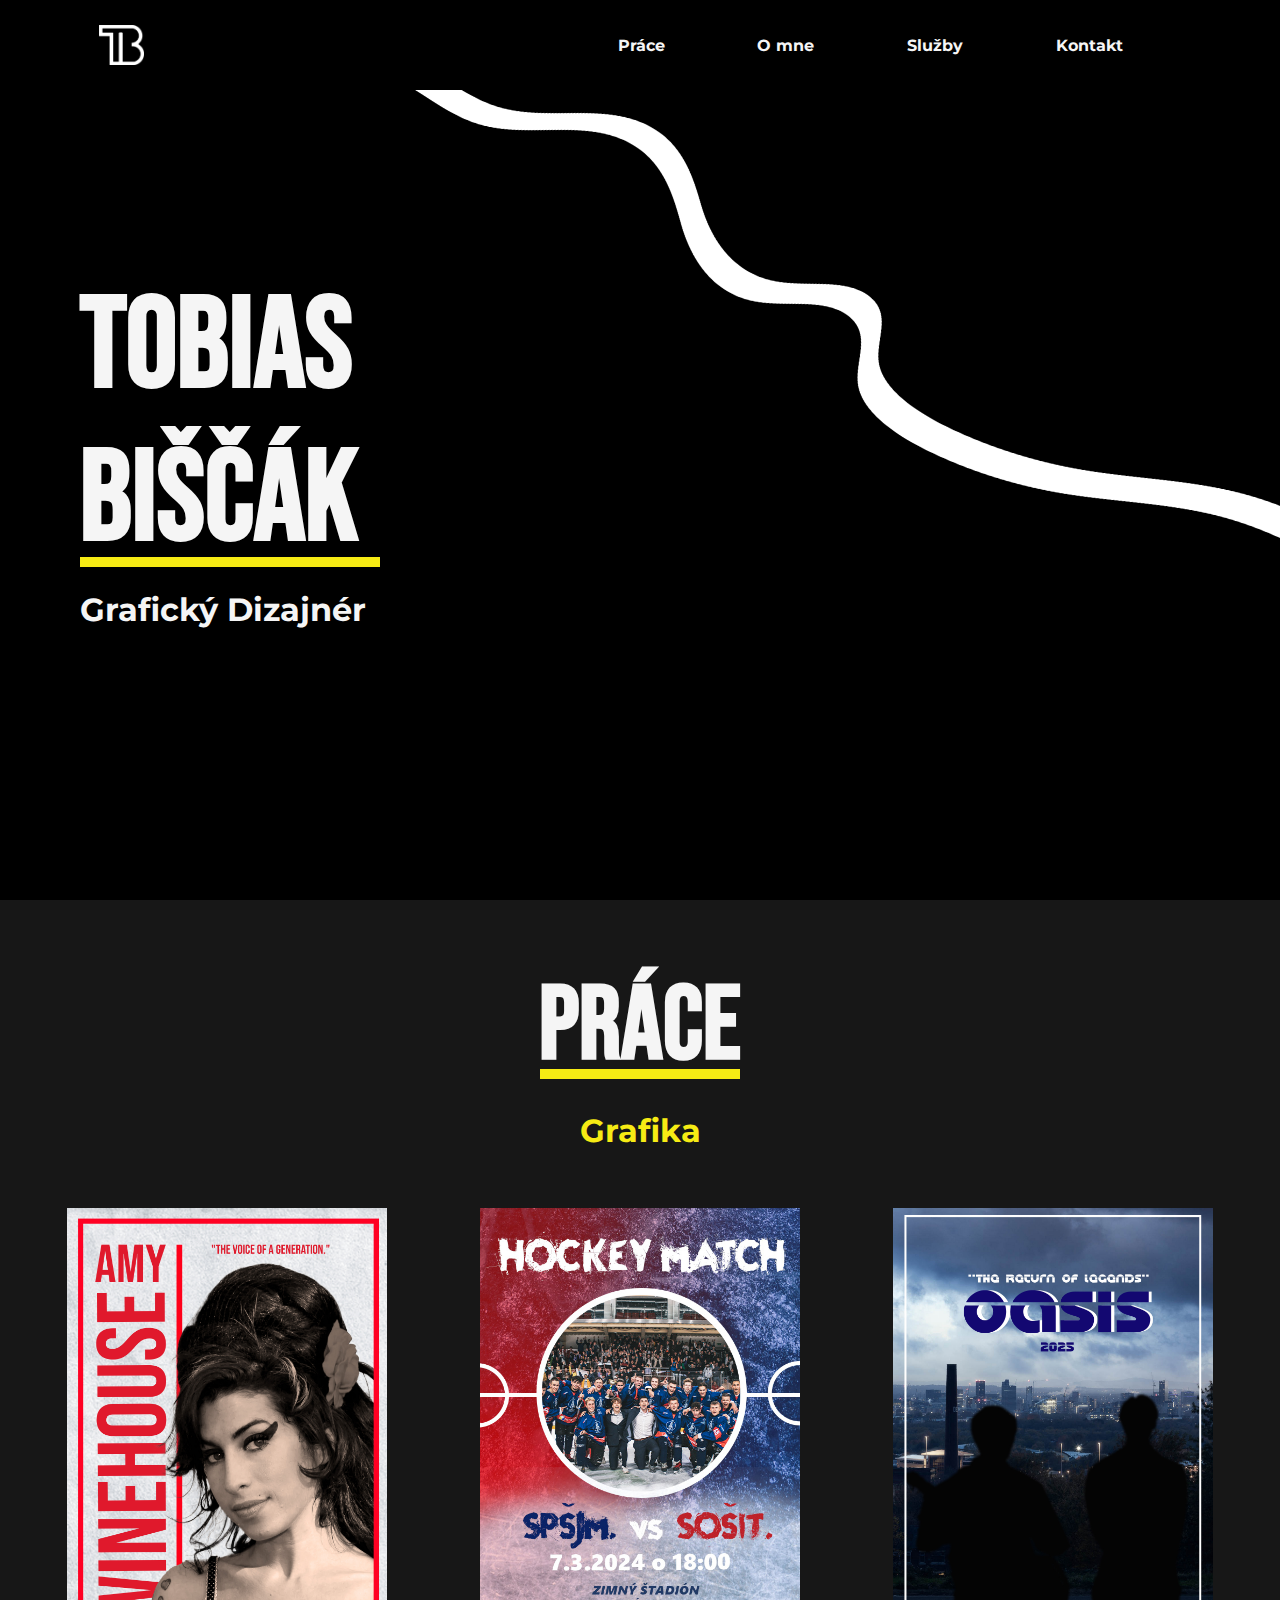
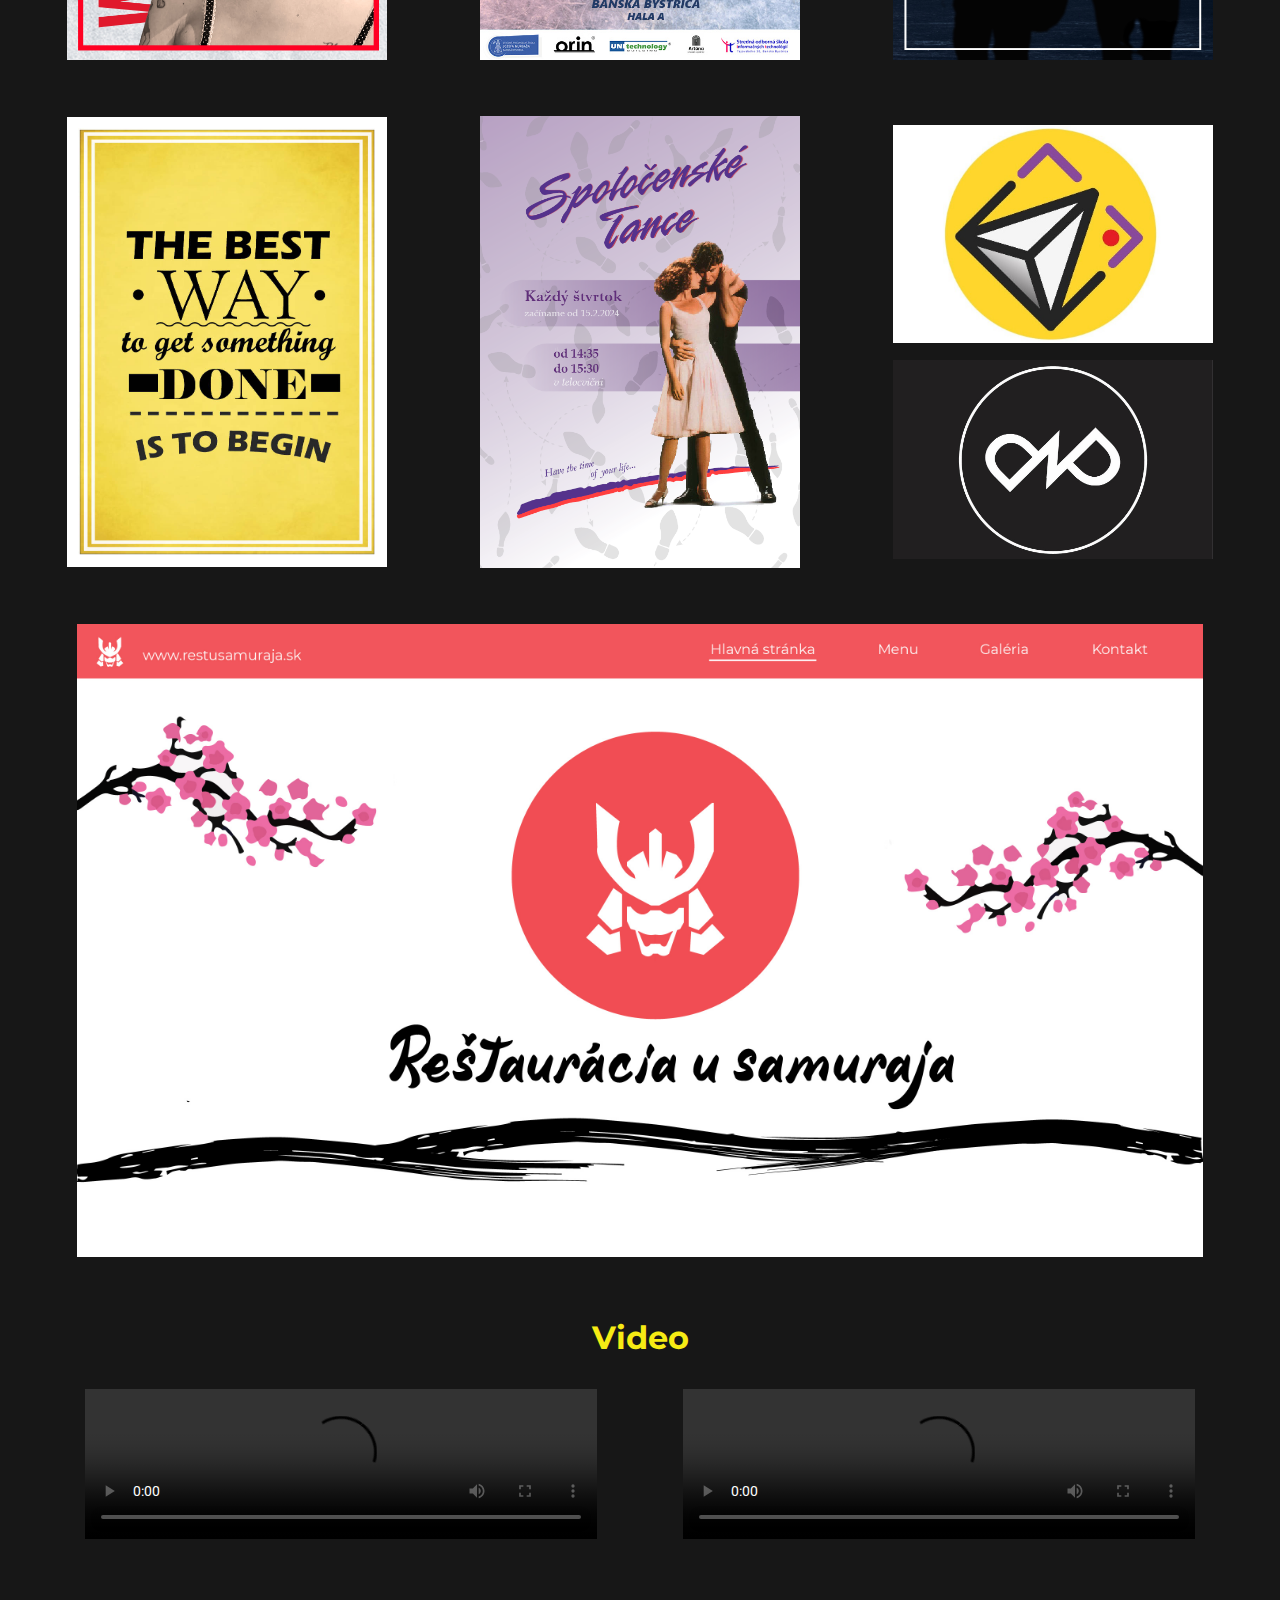
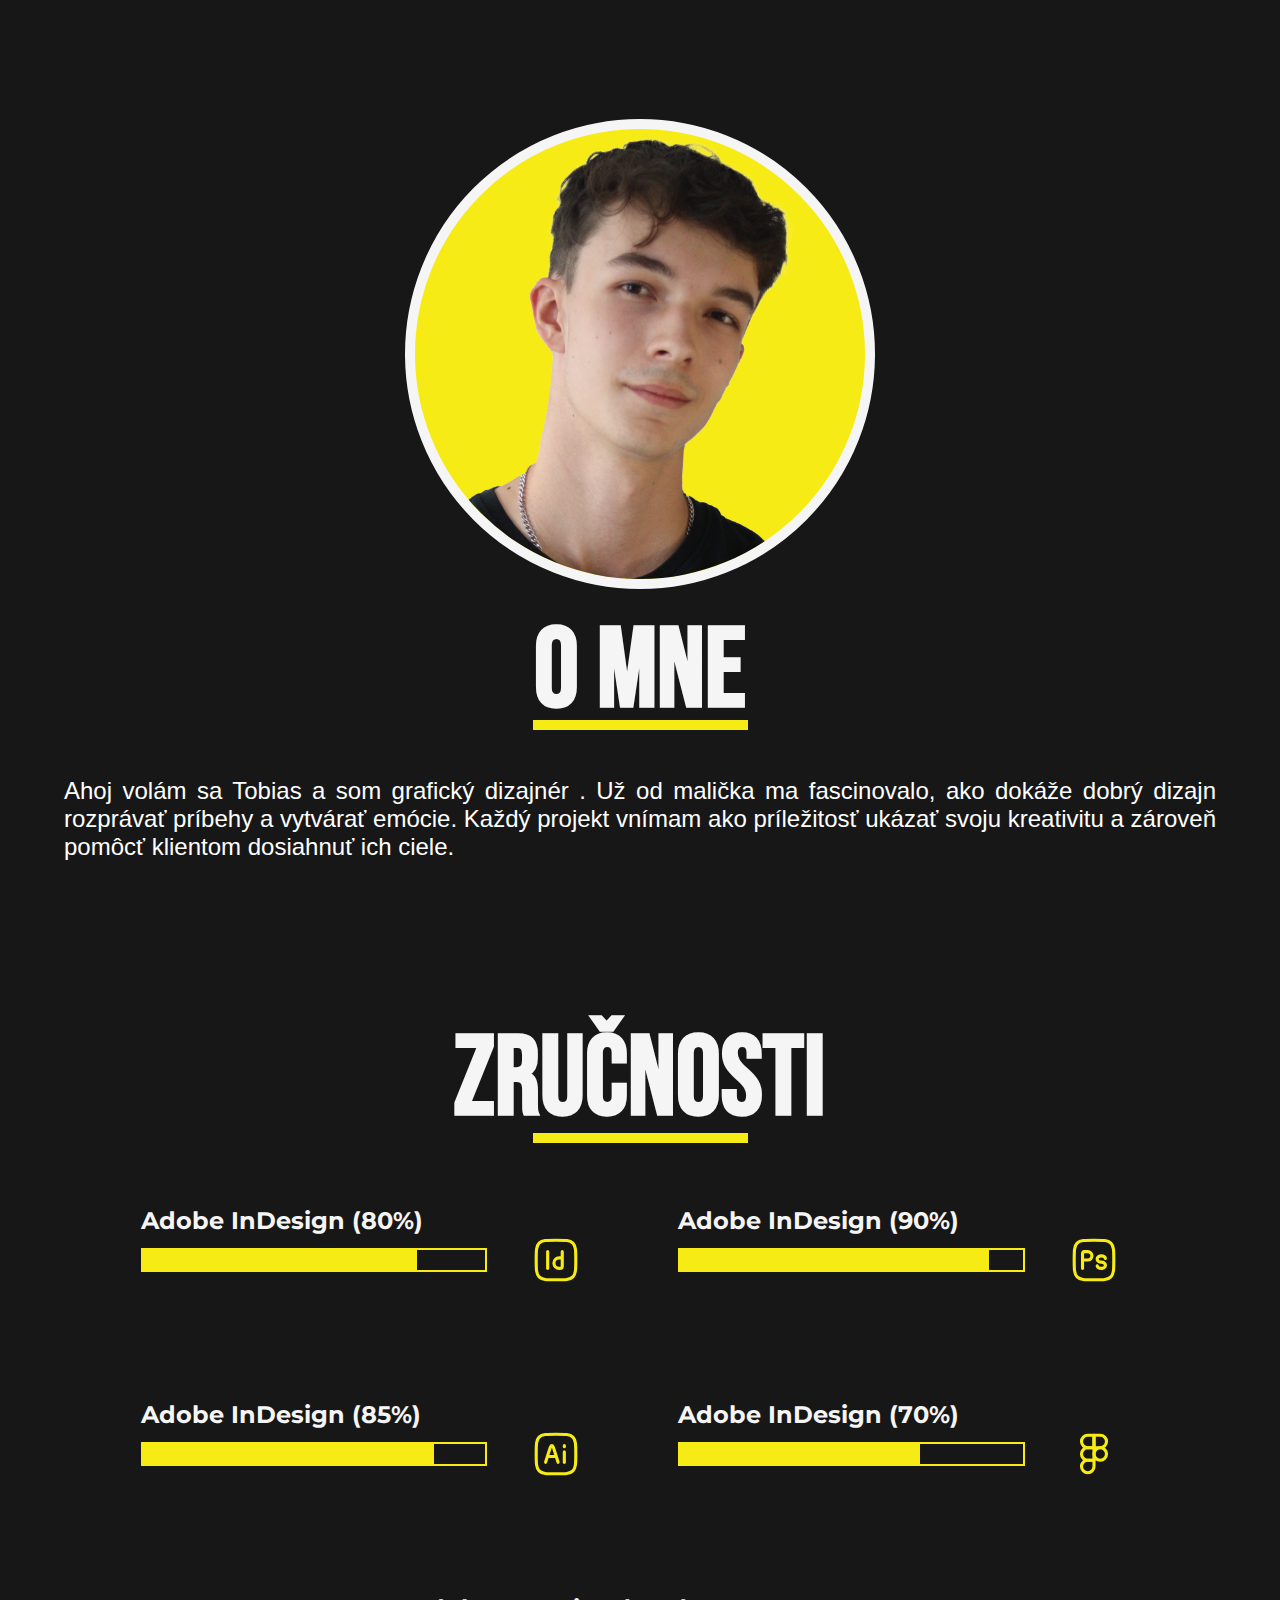
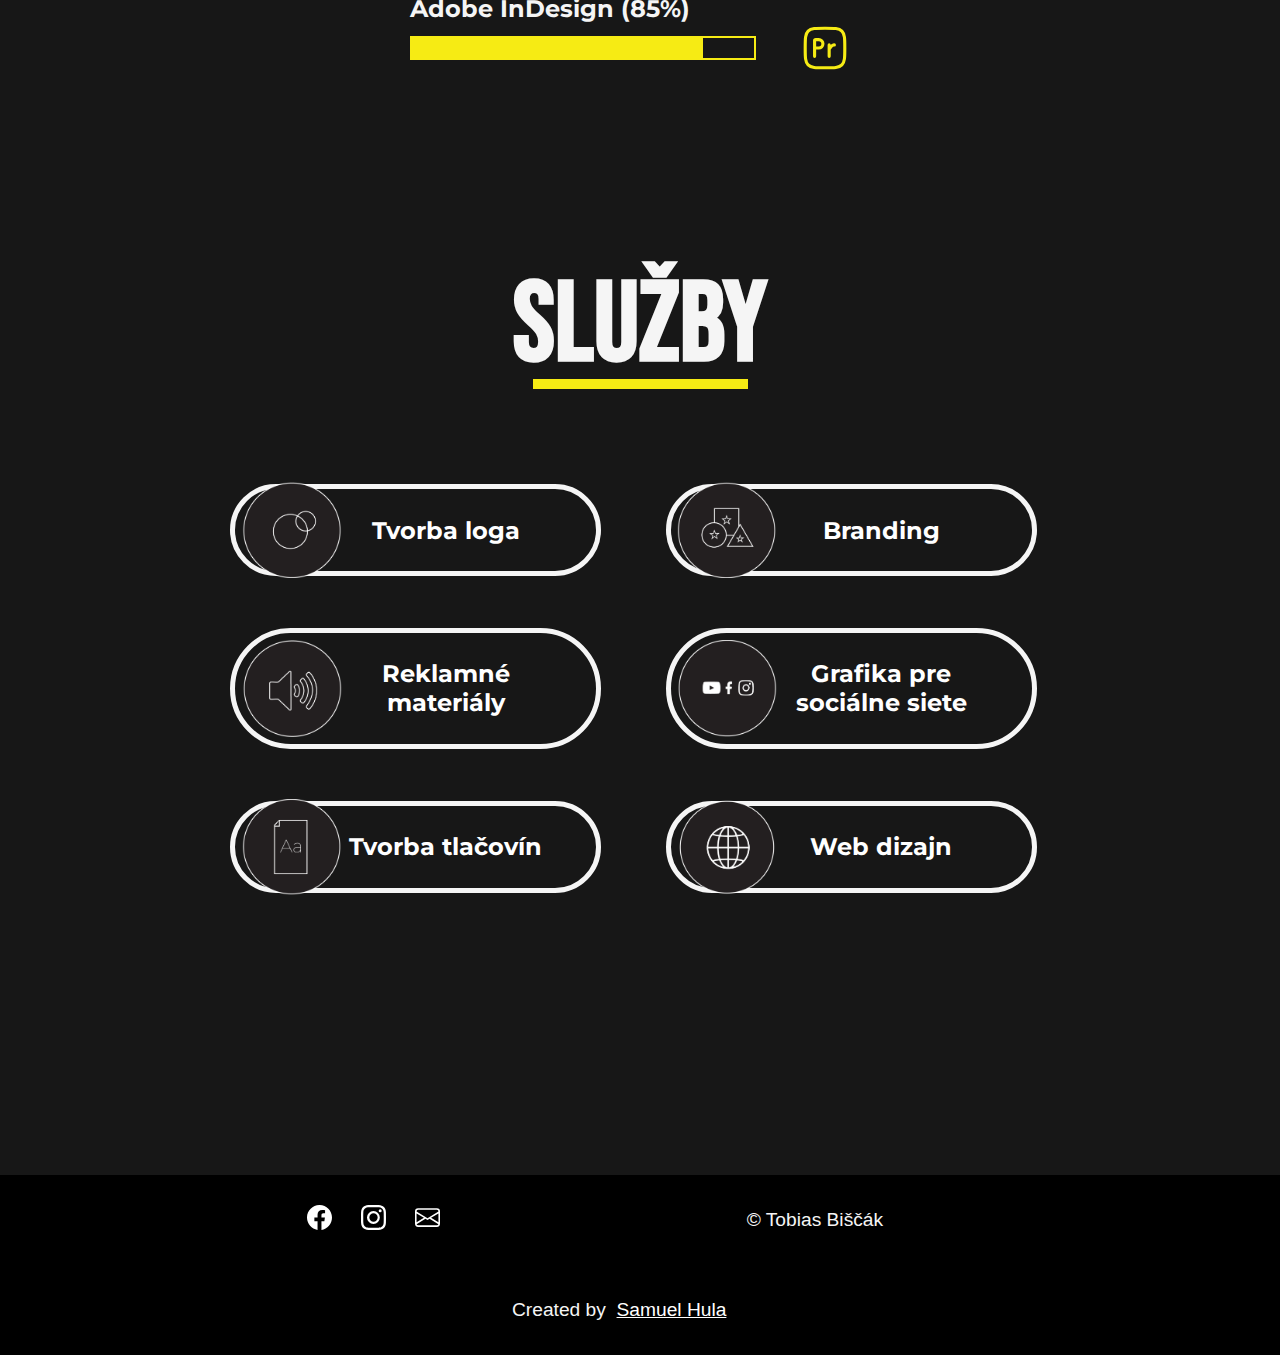
==== commit fa4b4558: "fixing nav and adding favicon" ====
--- a/index.html
+++ b/index.html
@@ -5,6 +5,7 @@
     <meta name="viewport" content="width=device-width, initial-scale=1.0">
     <title>Tobias Biščák - Grafický Dizajnér Portfolio</title>
     <link rel="stylesheet" href="./CSS/home.css">
+    <link rel="icon" href="./images/TB_logo_white-01.png">
     <script>
         document.addEventListener('DOMContentLoaded', () => {
         const titles = document.querySelectorAll('.grid .description');
--- a/CSS/home.css
+++ b/CSS/home.css
@@ -98,7 +98,7 @@
 
         transition: all .3s;
     }
-    .nav_list a:before 
+    .nav_list a:before, 
     .menu_box a:before{
         content: '';
         background: var(--yellow);
@@ -110,7 +110,7 @@
         height: 3px;
         transition: all .3s ease-in-out;
     }
-    .nav_list a:hover::before
+    .nav_list a:hover::before,
     .menu_box a:hover::before{
         width: 100%;
     }
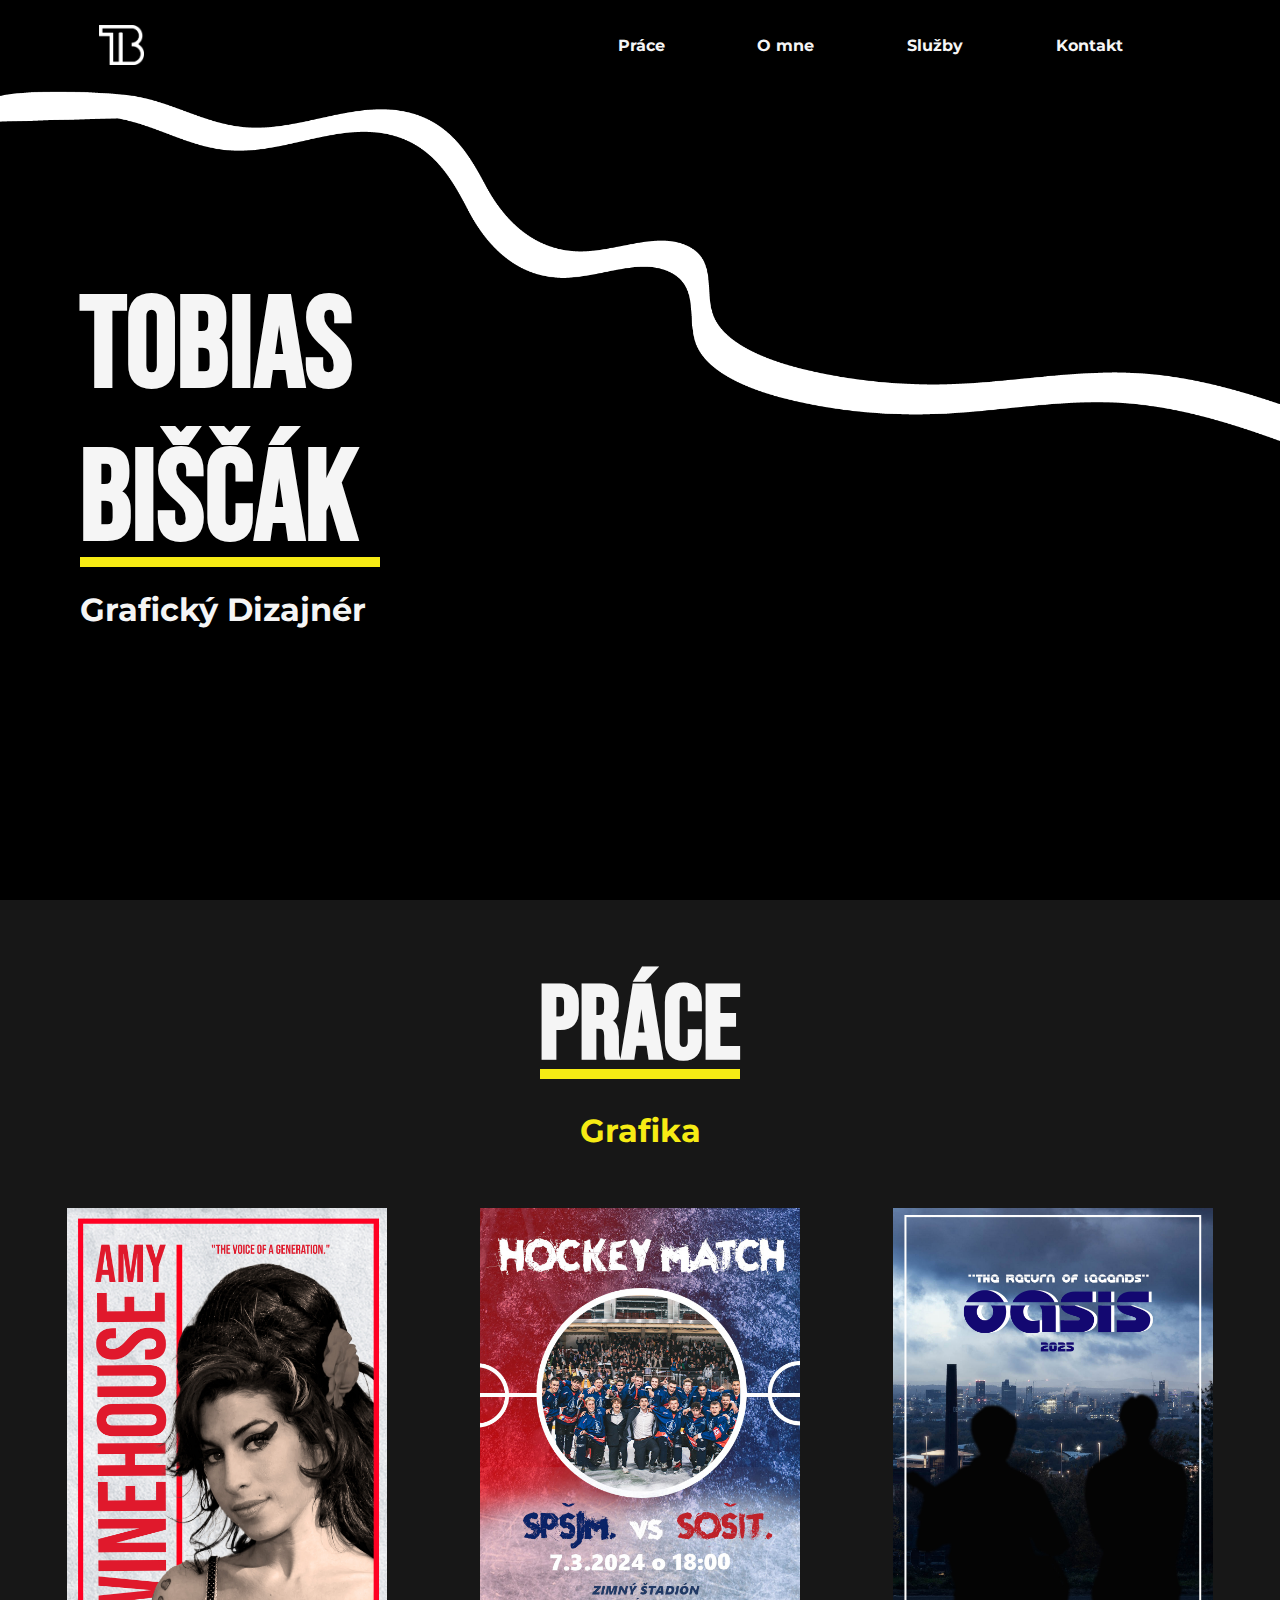
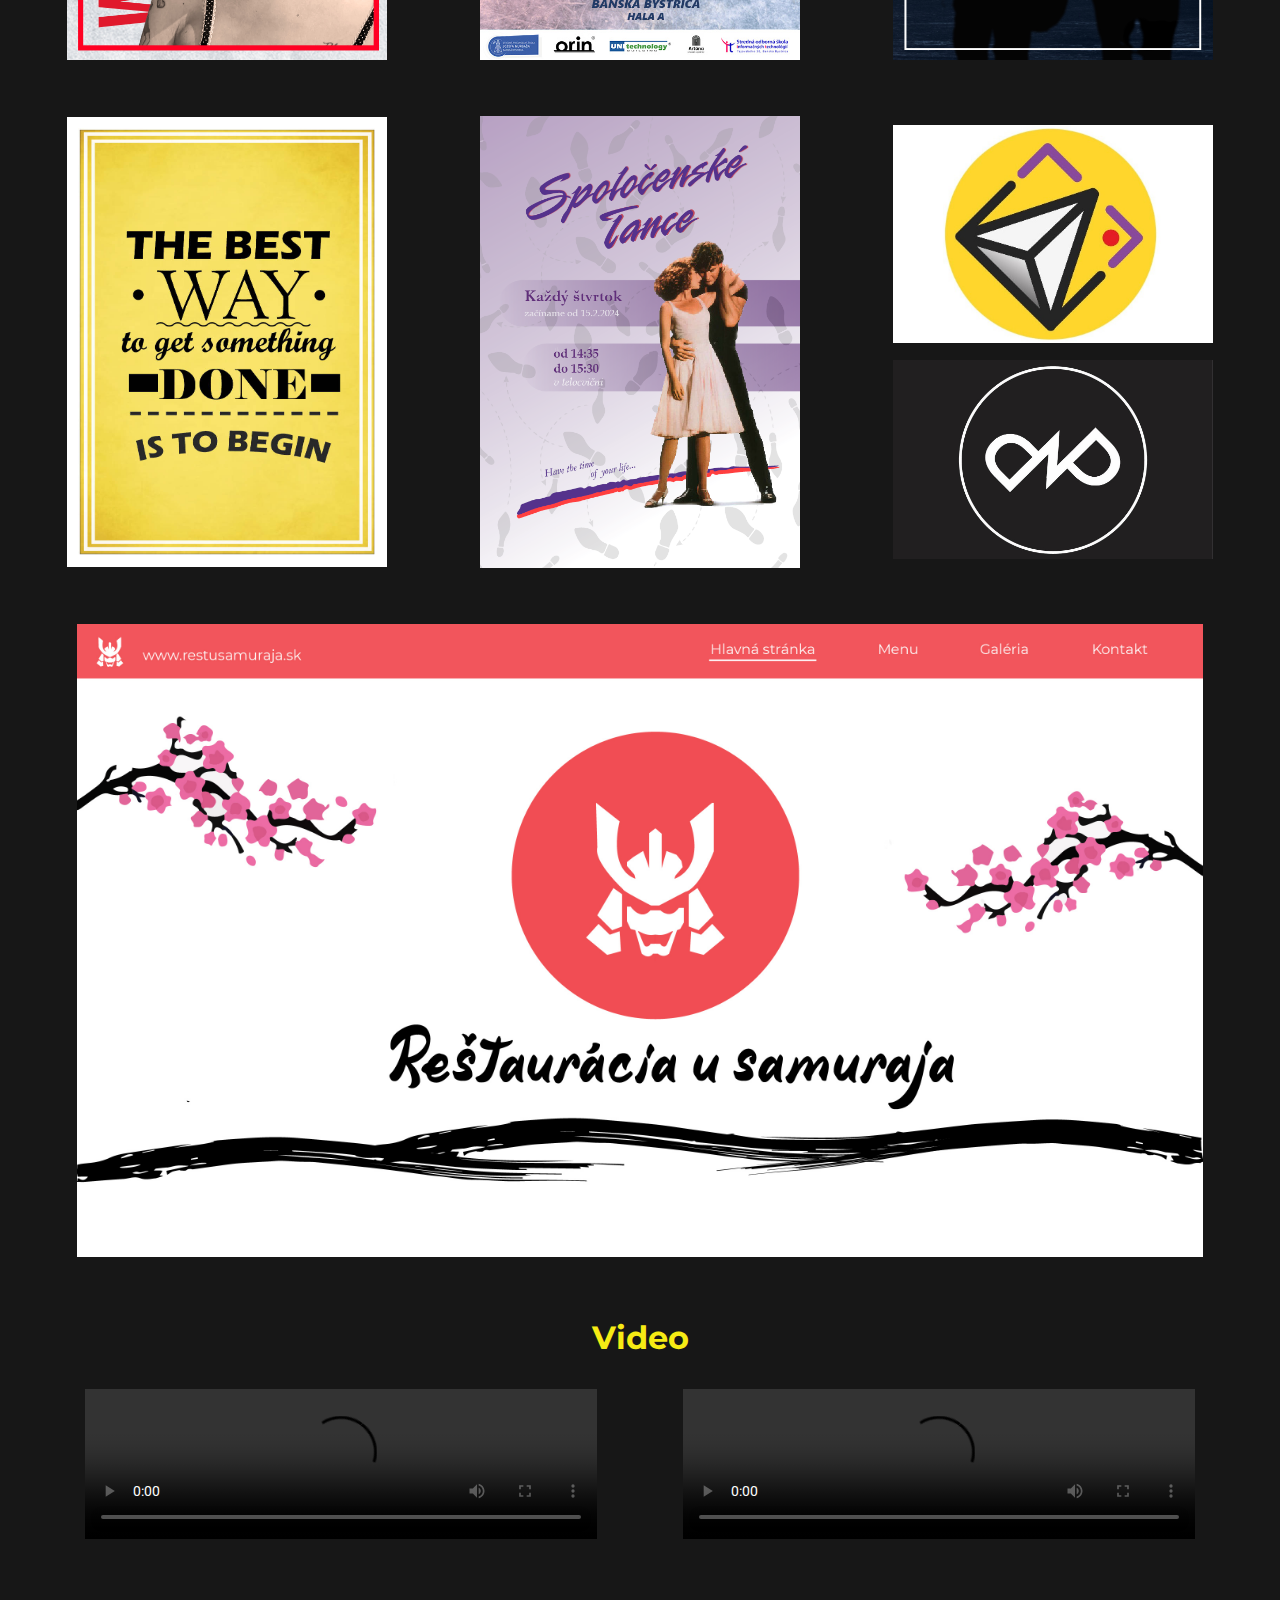
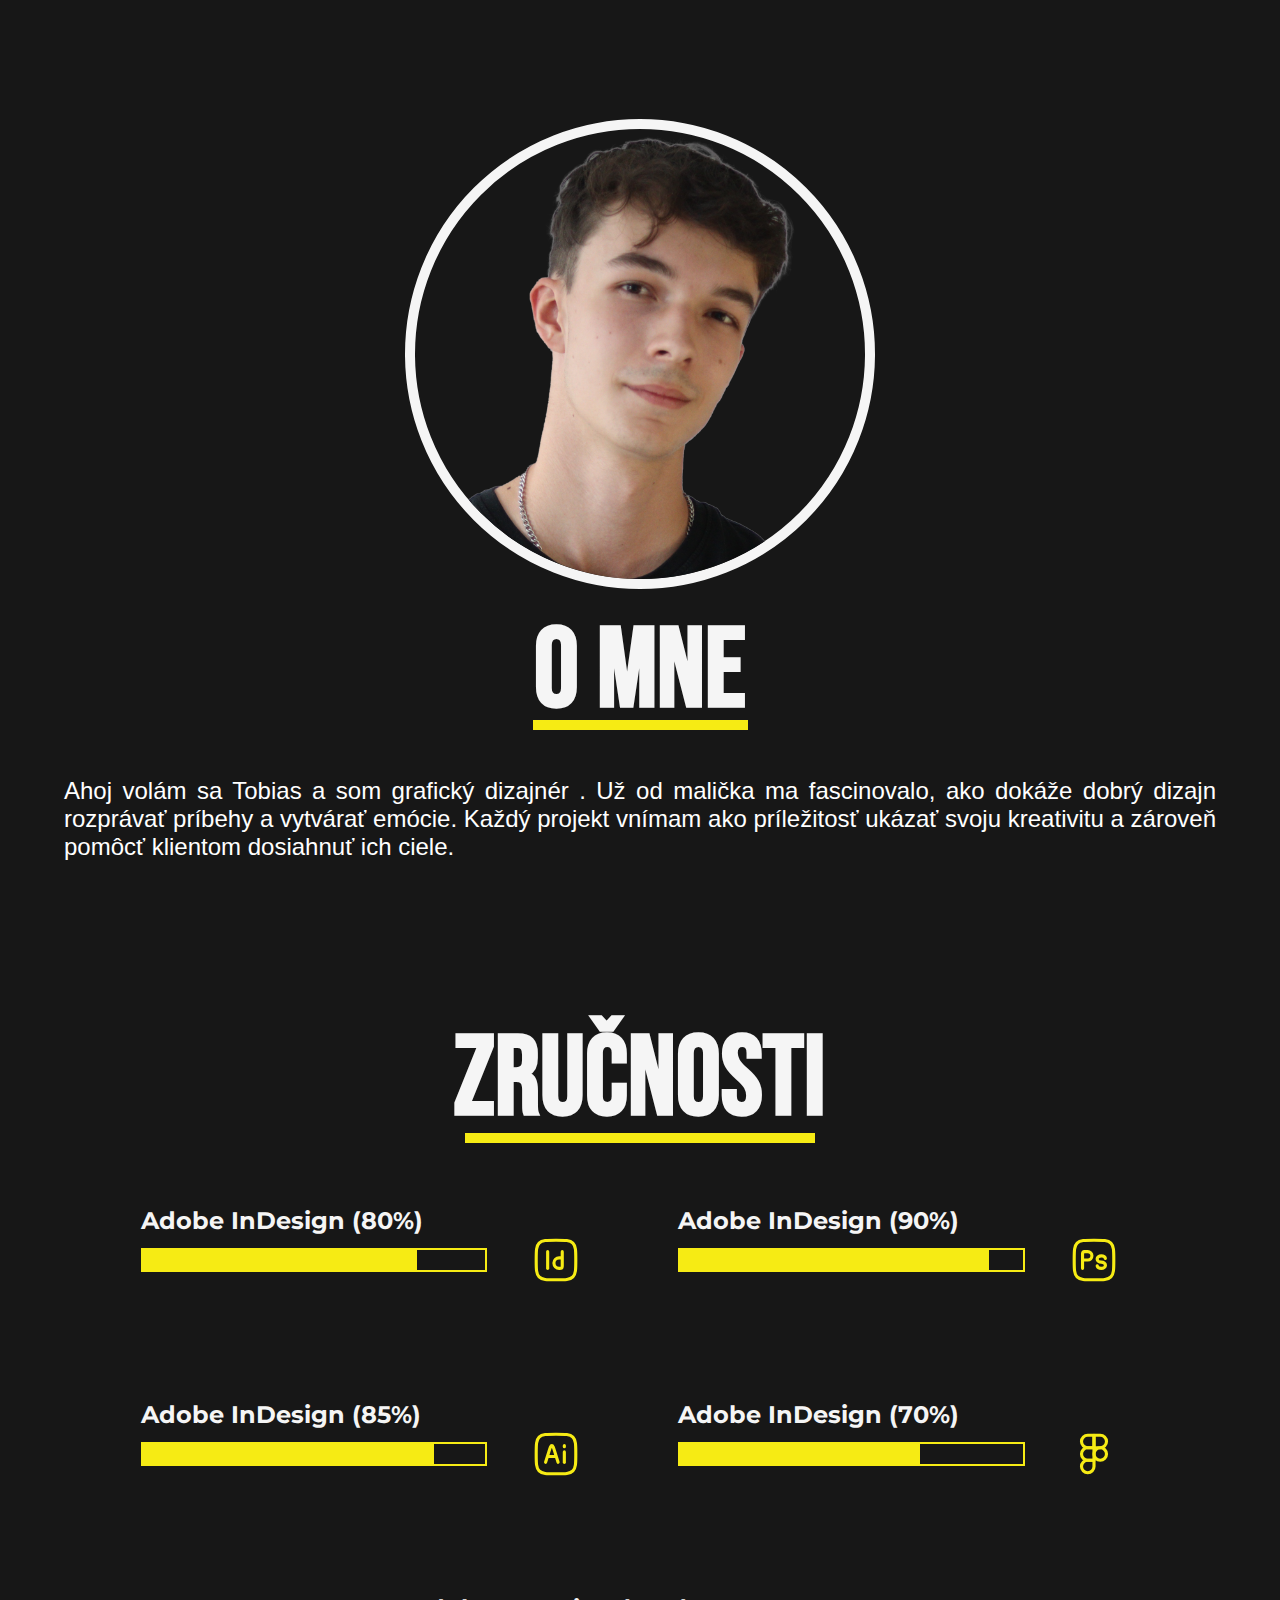
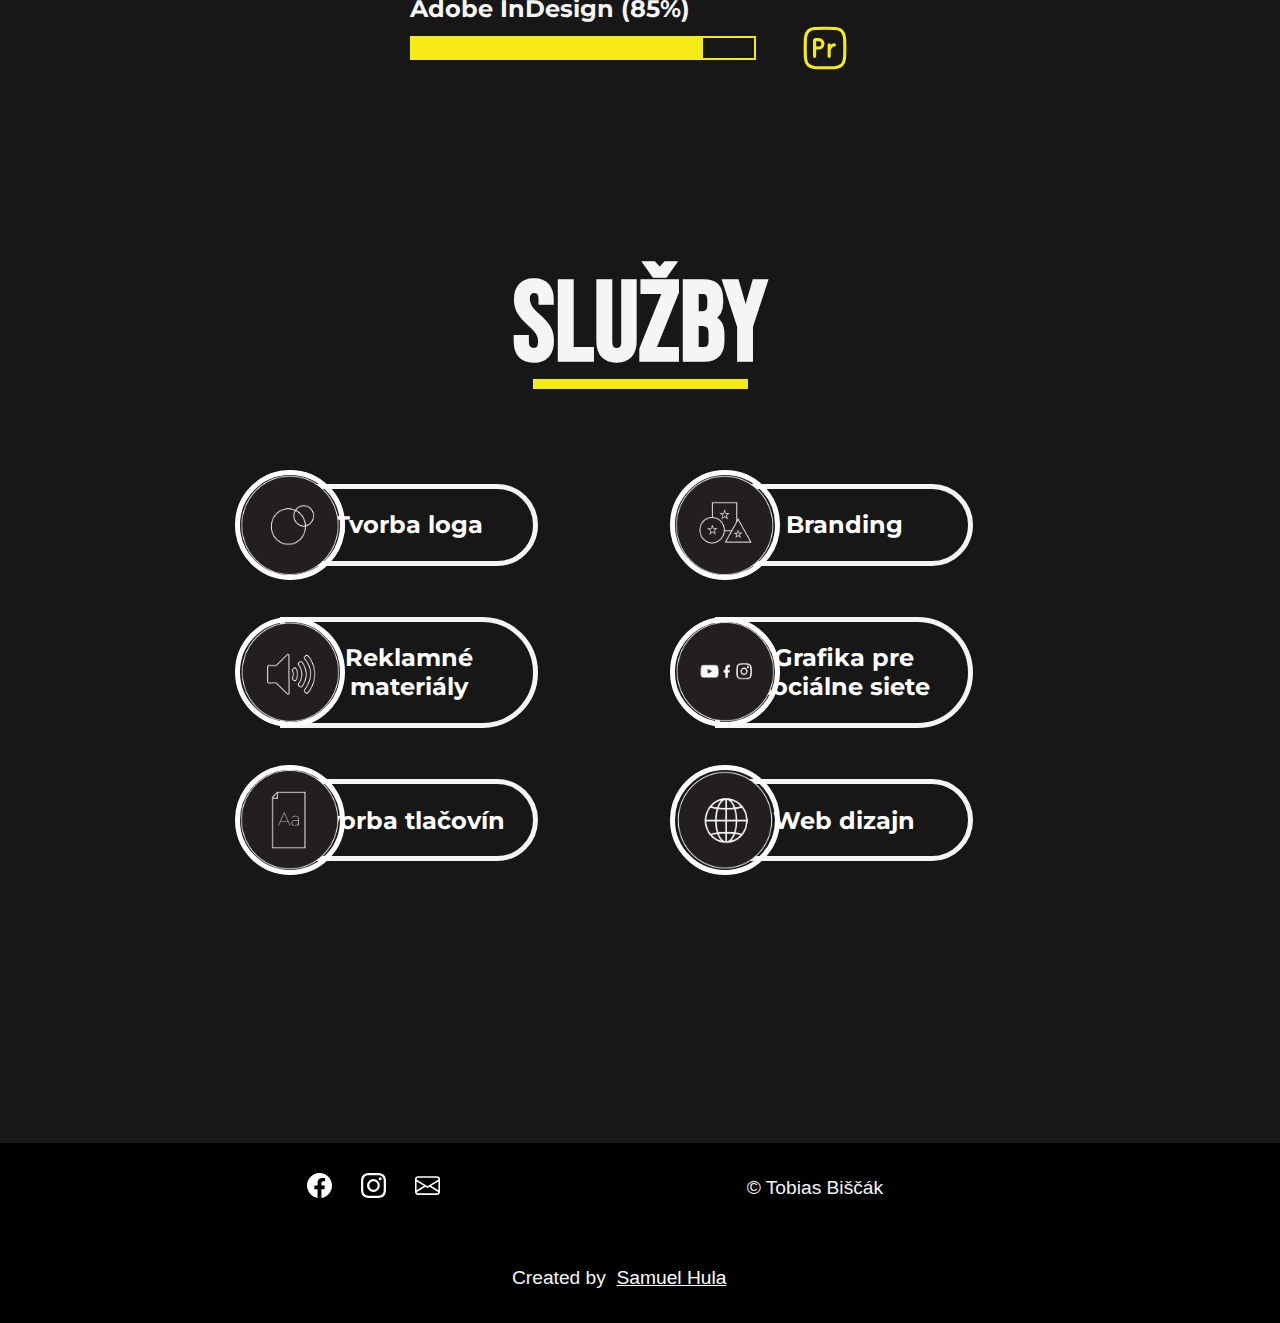
==== commit ff595fc6: "fixing navigation" ====
--- a/index.html
+++ b/index.html
@@ -76,9 +76,9 @@
                 </a>
             </aside>
             <ul class="nav_list">
-                <li><a href="#praca">Práce</a></li>
-                <li><a href="#o_mne">O mne</a></li>
-                <li><a href="#sluzby">Služby</a></li>
+                <li><a href="index.html#praca">Práce</a></li>
+                <li><a href="index.html#o_mne">O mne</a></li>
+                <li><a href="index.html#sluzby">Služby</a></li>
                 <li><a href="mailto:tbiscak@gmail.com">Kontakt</a></li>
             </ul>
             <div class="burger">
--- a/CSS/home.css
+++ b/CSS/home.css
@@ -108,7 +108,7 @@
         left: 0;
         width: 0;
         height: 3px;
-        transition: all .3s ease-in-out;
+        transition: all .5s ease-in-out;
     }
     .nav_list a:hover::before,
     .menu_box a:hover::before{
@@ -344,15 +344,15 @@
     }
     .landing_page .image{
         position: absolute;
-        top: 150px;
-        right: -150px;
-
-        transform: rotateZ(12deg);
+        top: 85px;
+        right: -15px;
+
+        transform: rotateZ(0deg);
 
         overflow: hidden;
     }
     .landing_page .image img{
-        width: 1200px;
+        width: 100%;
     }
     @media screen and (max-width: 1184px){
         .landing_page figure{
@@ -588,7 +588,7 @@
         border-radius: 50%;
         border: var(--white) solid 10px;
 
-        background-color: var(--yellow);
+        background-color: var(--black);
     }
     .o_mne figure img.img{
         width: 80%;
@@ -646,7 +646,7 @@
     }
     .ruky span{
         display: block;
-        width: 215px;
+        width: 350px;
         content: "";
         height: 10px;
         background-color: var(--yellow);
@@ -780,11 +780,6 @@
 
         width: 80%;
 
-        padding: 7%;
-
-        border: var(--white) solid 5px;
-        border-radius: 1000px;
-
         position: relative;
     }
     .sluzby figure{
@@ -799,6 +794,11 @@
     }
     .sluzby figure img{
         width: 100px;
+        height: 100px;
+
+        border: white solid 5px;
+        border-radius: 50%;
+        margin-right: -70px;
 
         position: absolute;
     }
@@ -812,6 +812,12 @@
         text-align: center;
 
         color: white;
+
+        padding: 7%;
+
+        border: var(--white) solid 5px;
+        border-start-end-radius: 1000px;
+        border-end-end-radius: 1000px;
     }
     .sluzby a{
         display: block;
@@ -922,11 +928,8 @@
         color: var(--white);
     }
     .tvorba .price div p{
-
         font-family: var(--text);
         font-size: 1.4rem;
-
-        text-align: justify;
 
         color: white;
     }
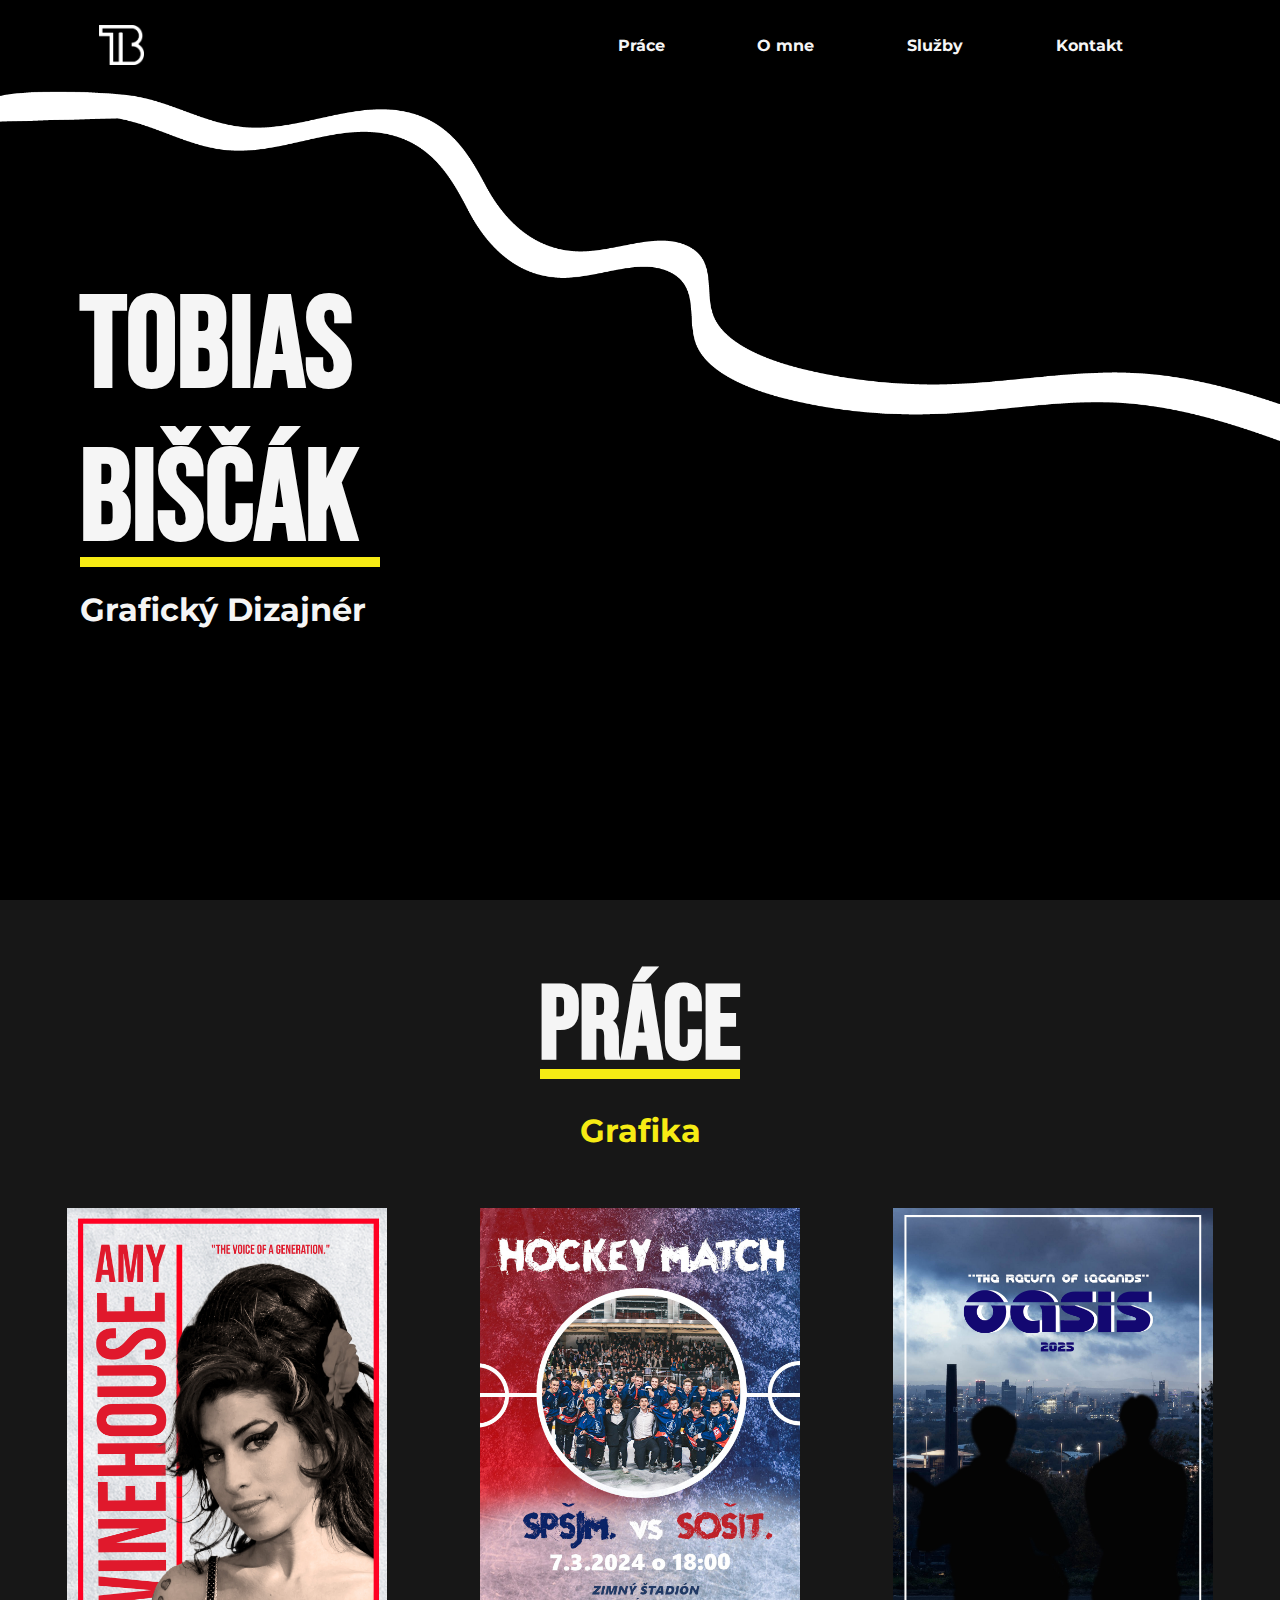
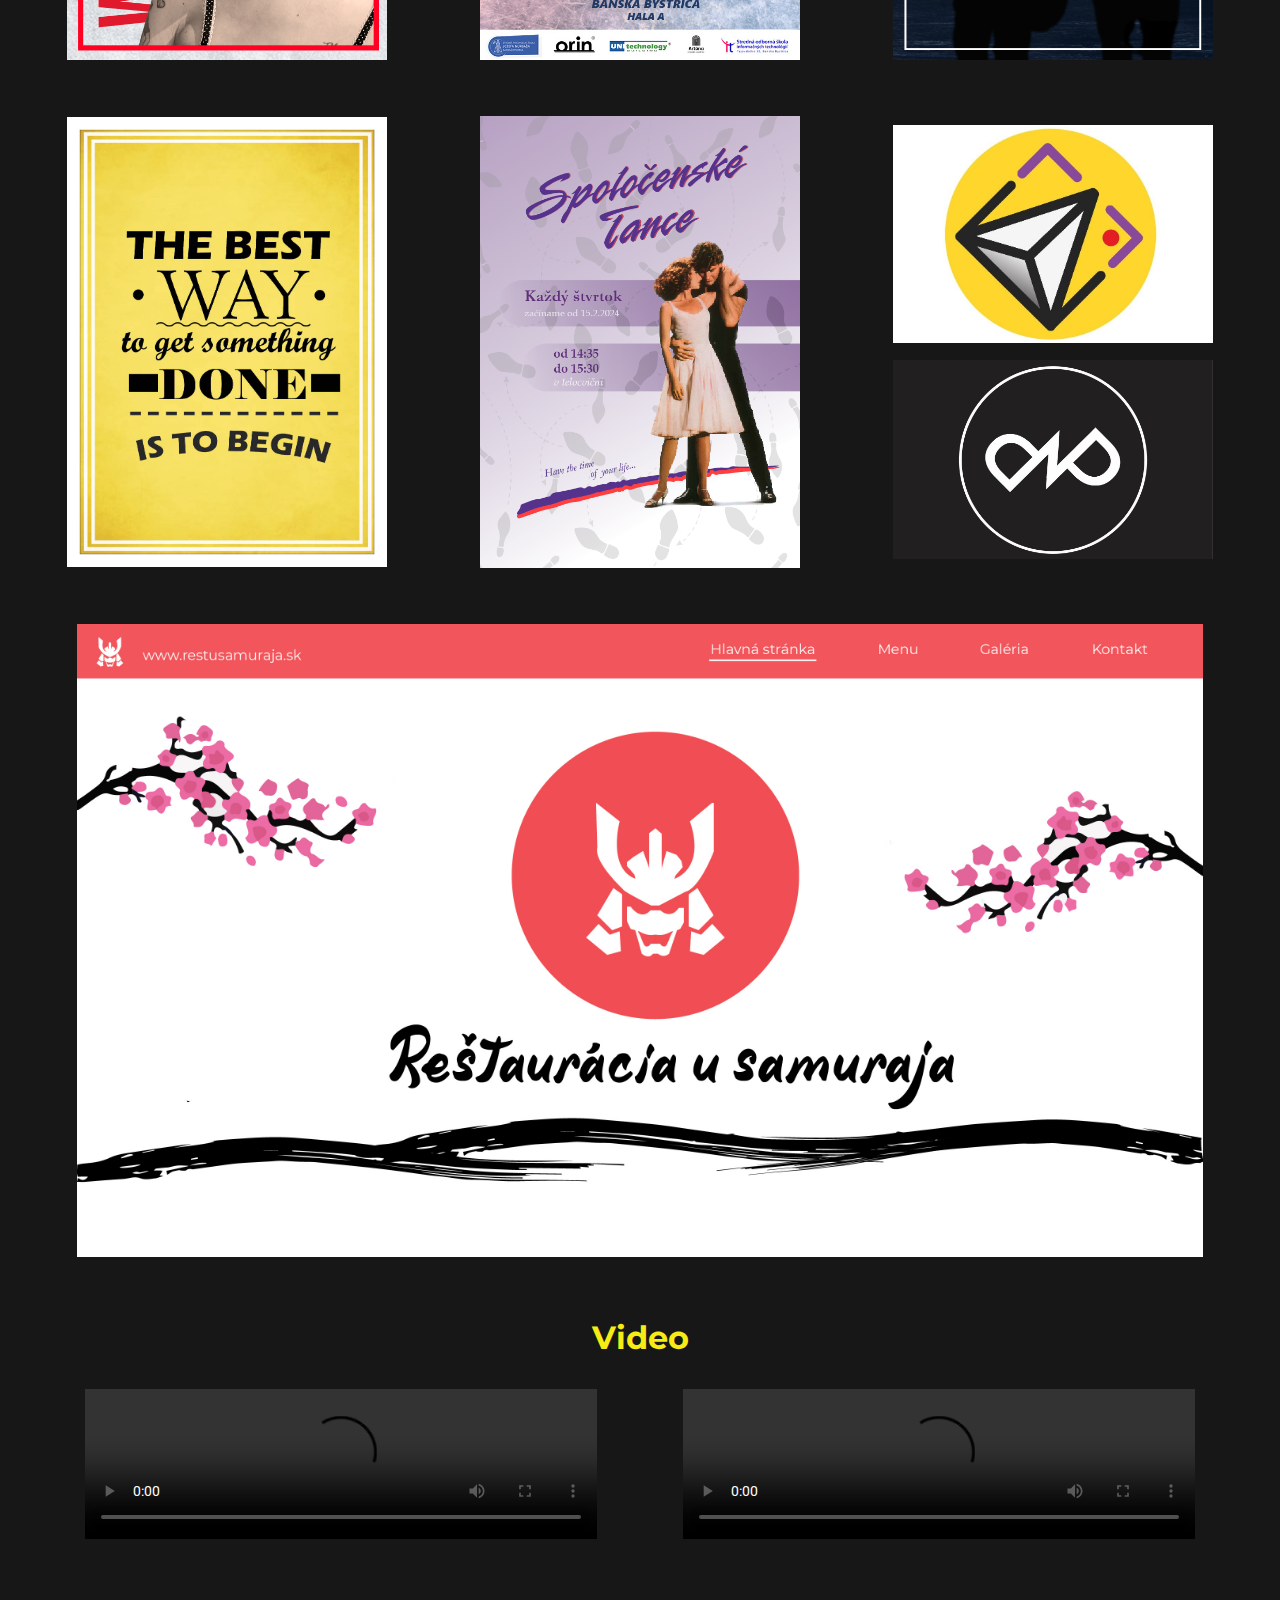
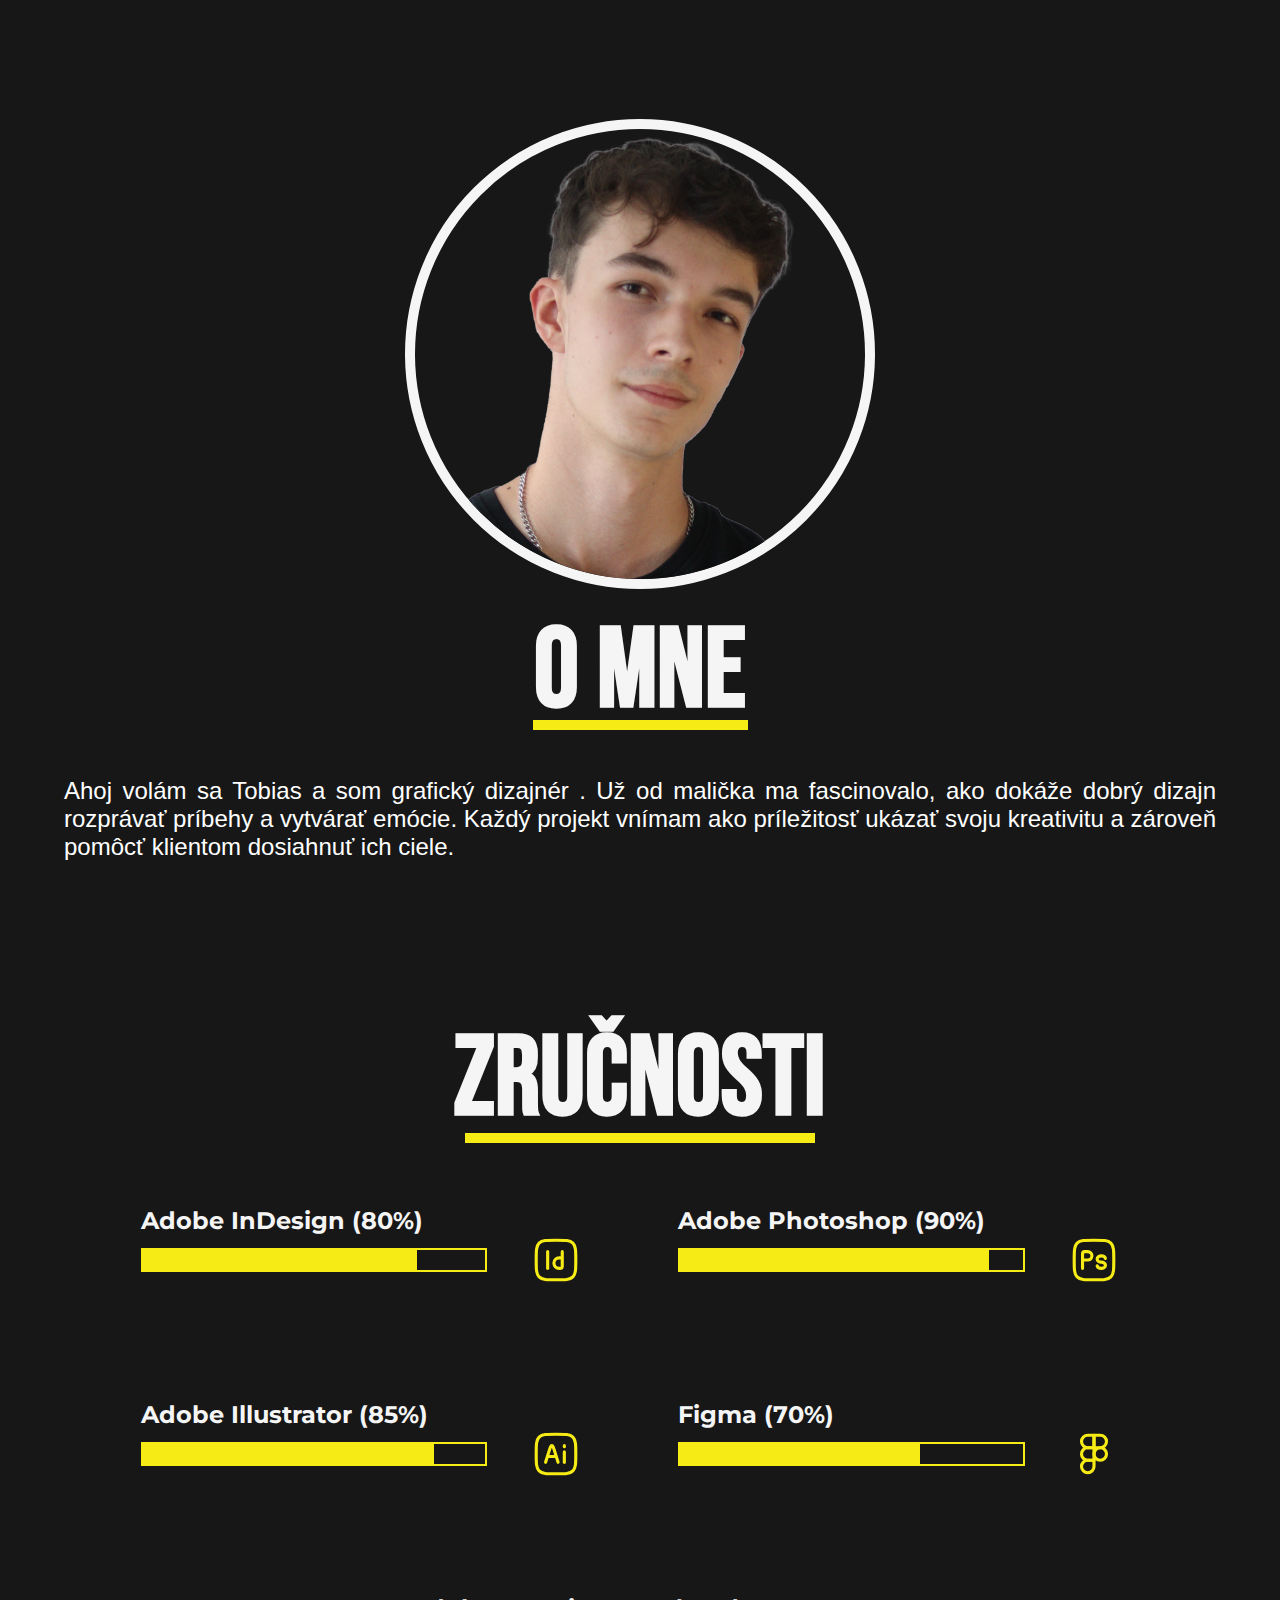
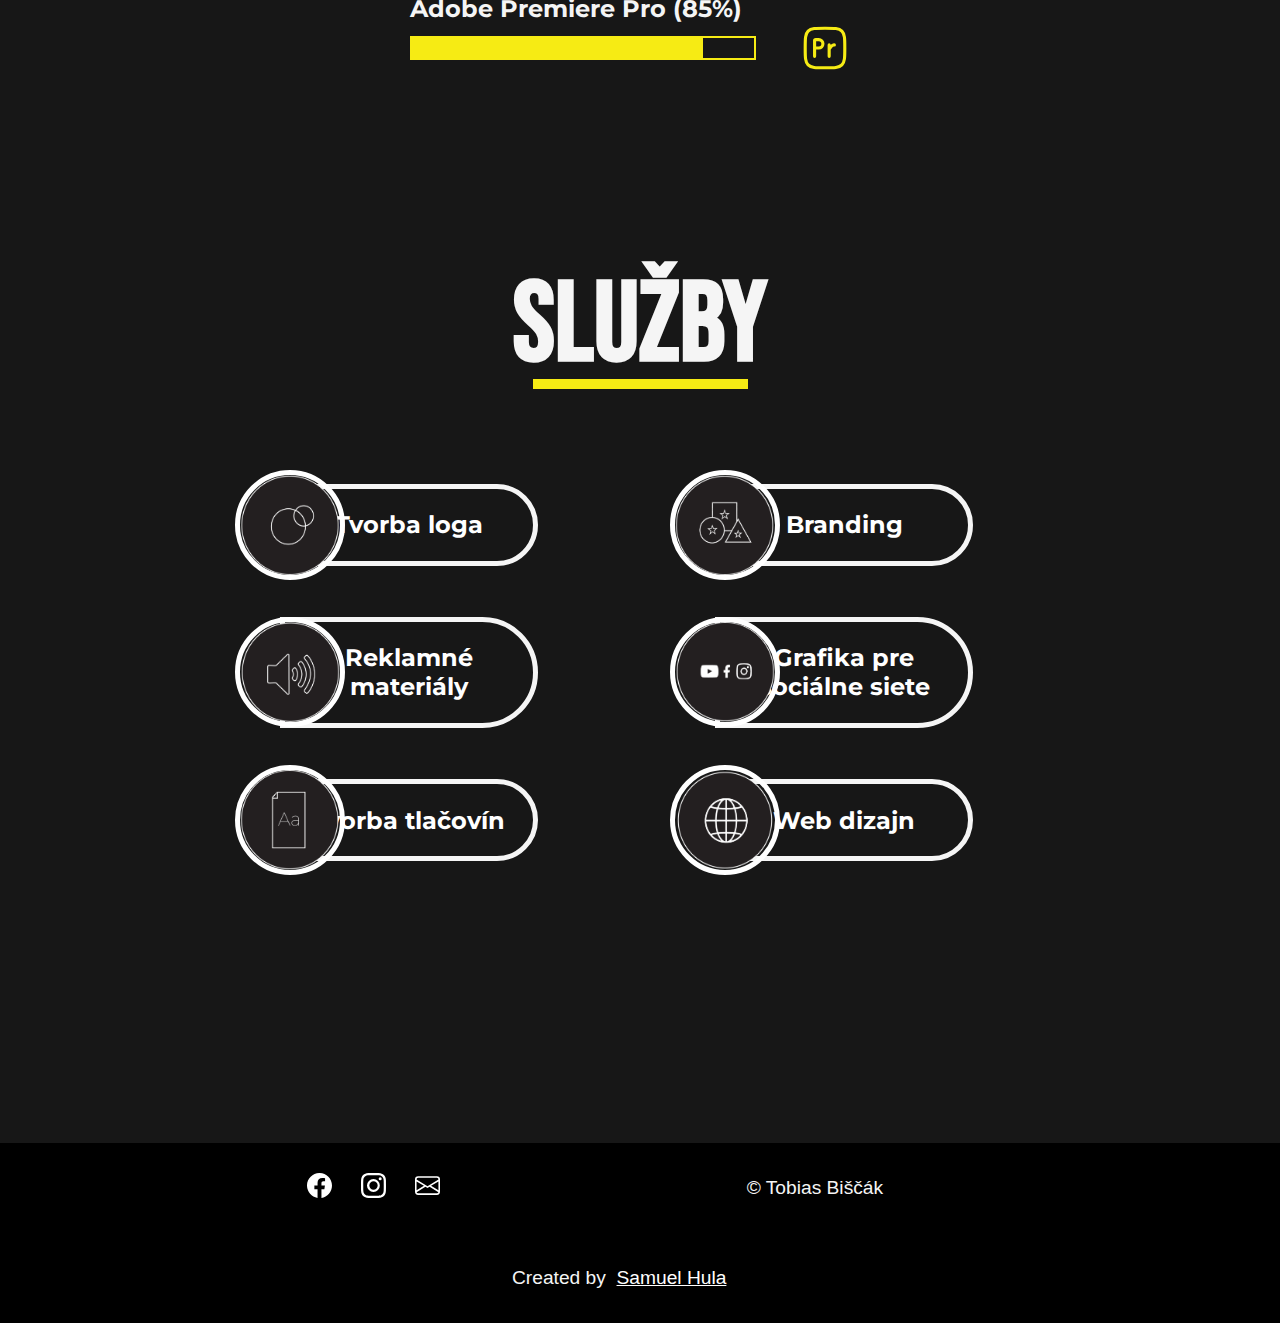
==== commit b5ebe9cd: "adding skills name" ====
--- a/index.html
+++ b/index.html
@@ -230,7 +230,7 @@
                         </div>
                     </aside>
                     <aside>
-                        <h4>Adobe InDesign (90%)</h4>
+                        <h4>Adobe Photoshop (90%)</h4>
                         <div class="wrapper">
                             <div class="container">
                                 <div class="meter"></div>
@@ -245,7 +245,7 @@
                         </div>
                     </aside>
                     <aside>
-                        <h4>Adobe InDesign (85%)</h4>
+                        <h4>Adobe Illustrator (85%)</h4>
                         <div class="wrapper">
                             <div class="container">
                                 <div class="meter"></div>
@@ -261,7 +261,7 @@
                         </div>
                     </aside>
                     <aside>
-                        <h4>Adobe InDesign (70%)</h4>
+                        <h4>Figma (70%)</h4>
                         <div class="wrapper">
                             <div class="container">
                                 <div class="meter"></div>
@@ -278,7 +278,7 @@
                         </div>
                     </aside>
                     <aside>
-                        <h4>Adobe InDesign (85%)</h4>
+                        <h4>Adobe Premiere Pro (85%)</h4>
                         <div class="wrapper">
                             <div class="container">
                                 <div class="meter"></div>
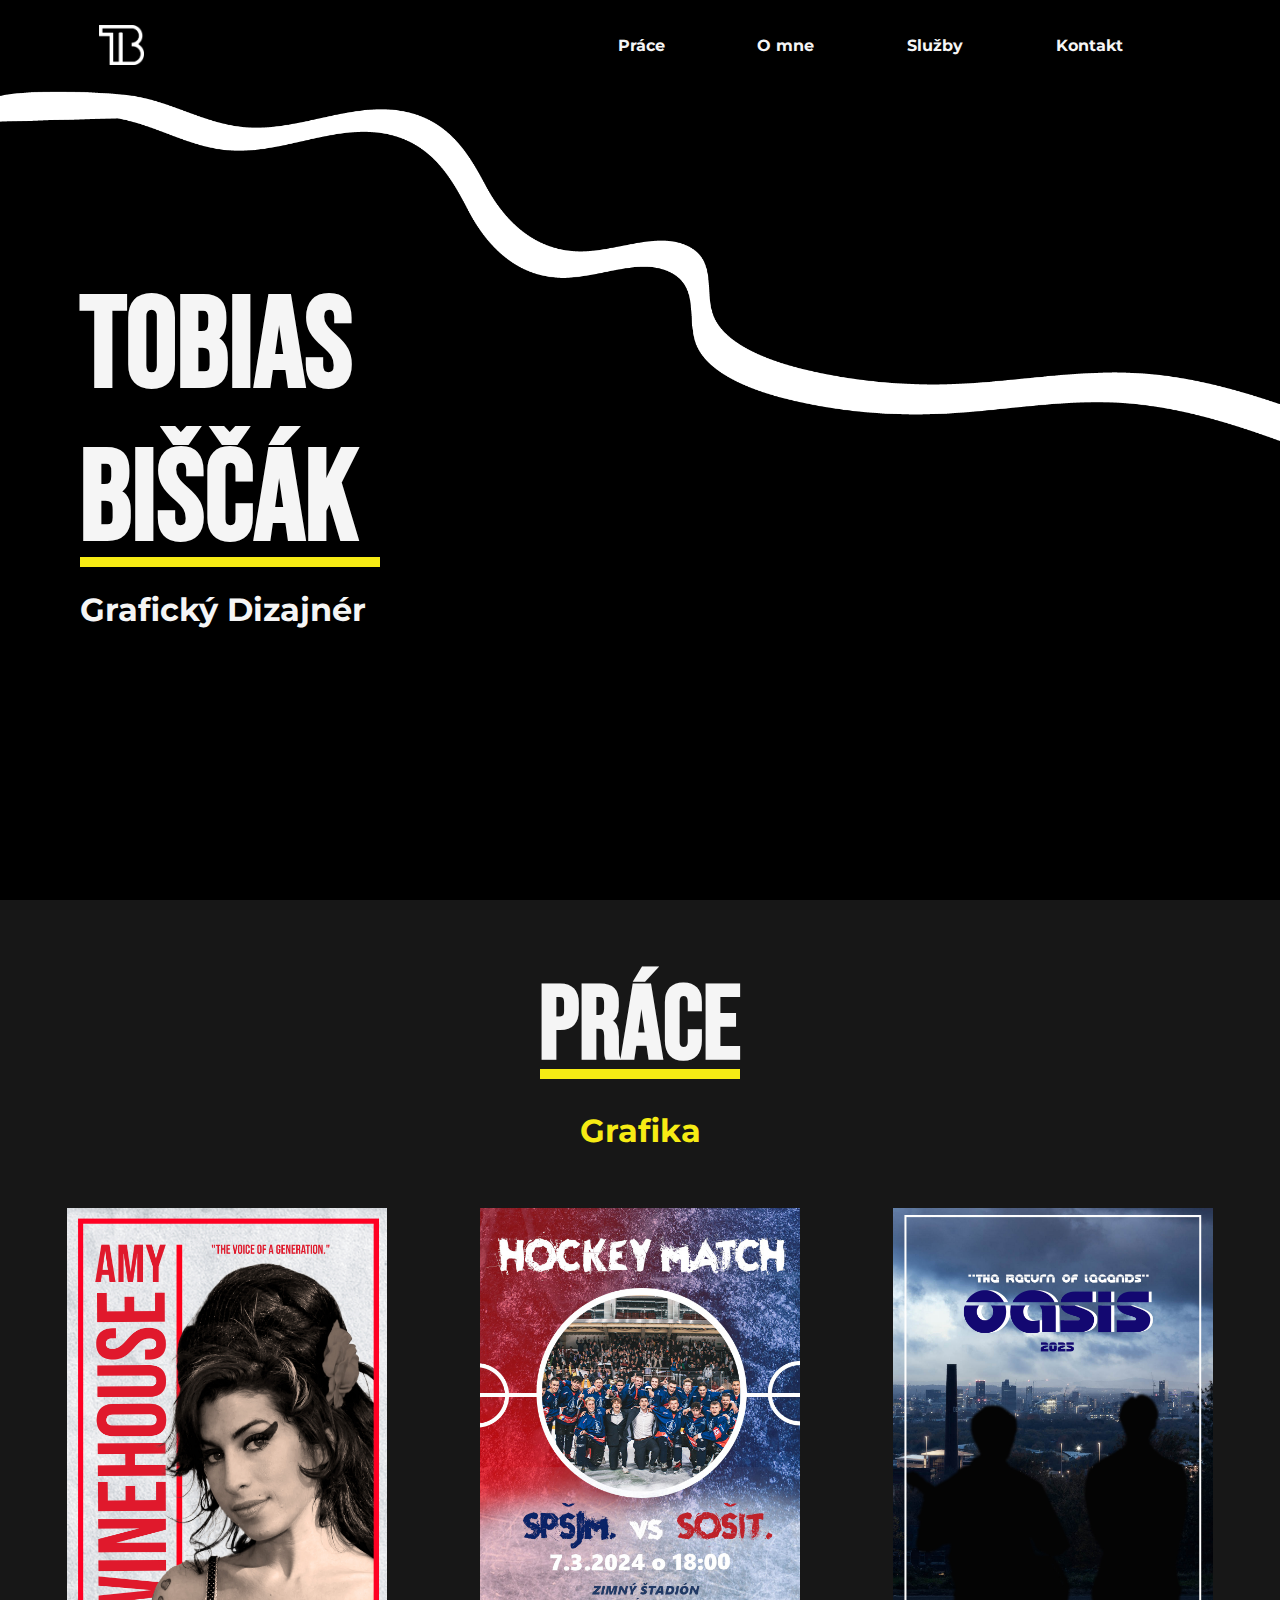
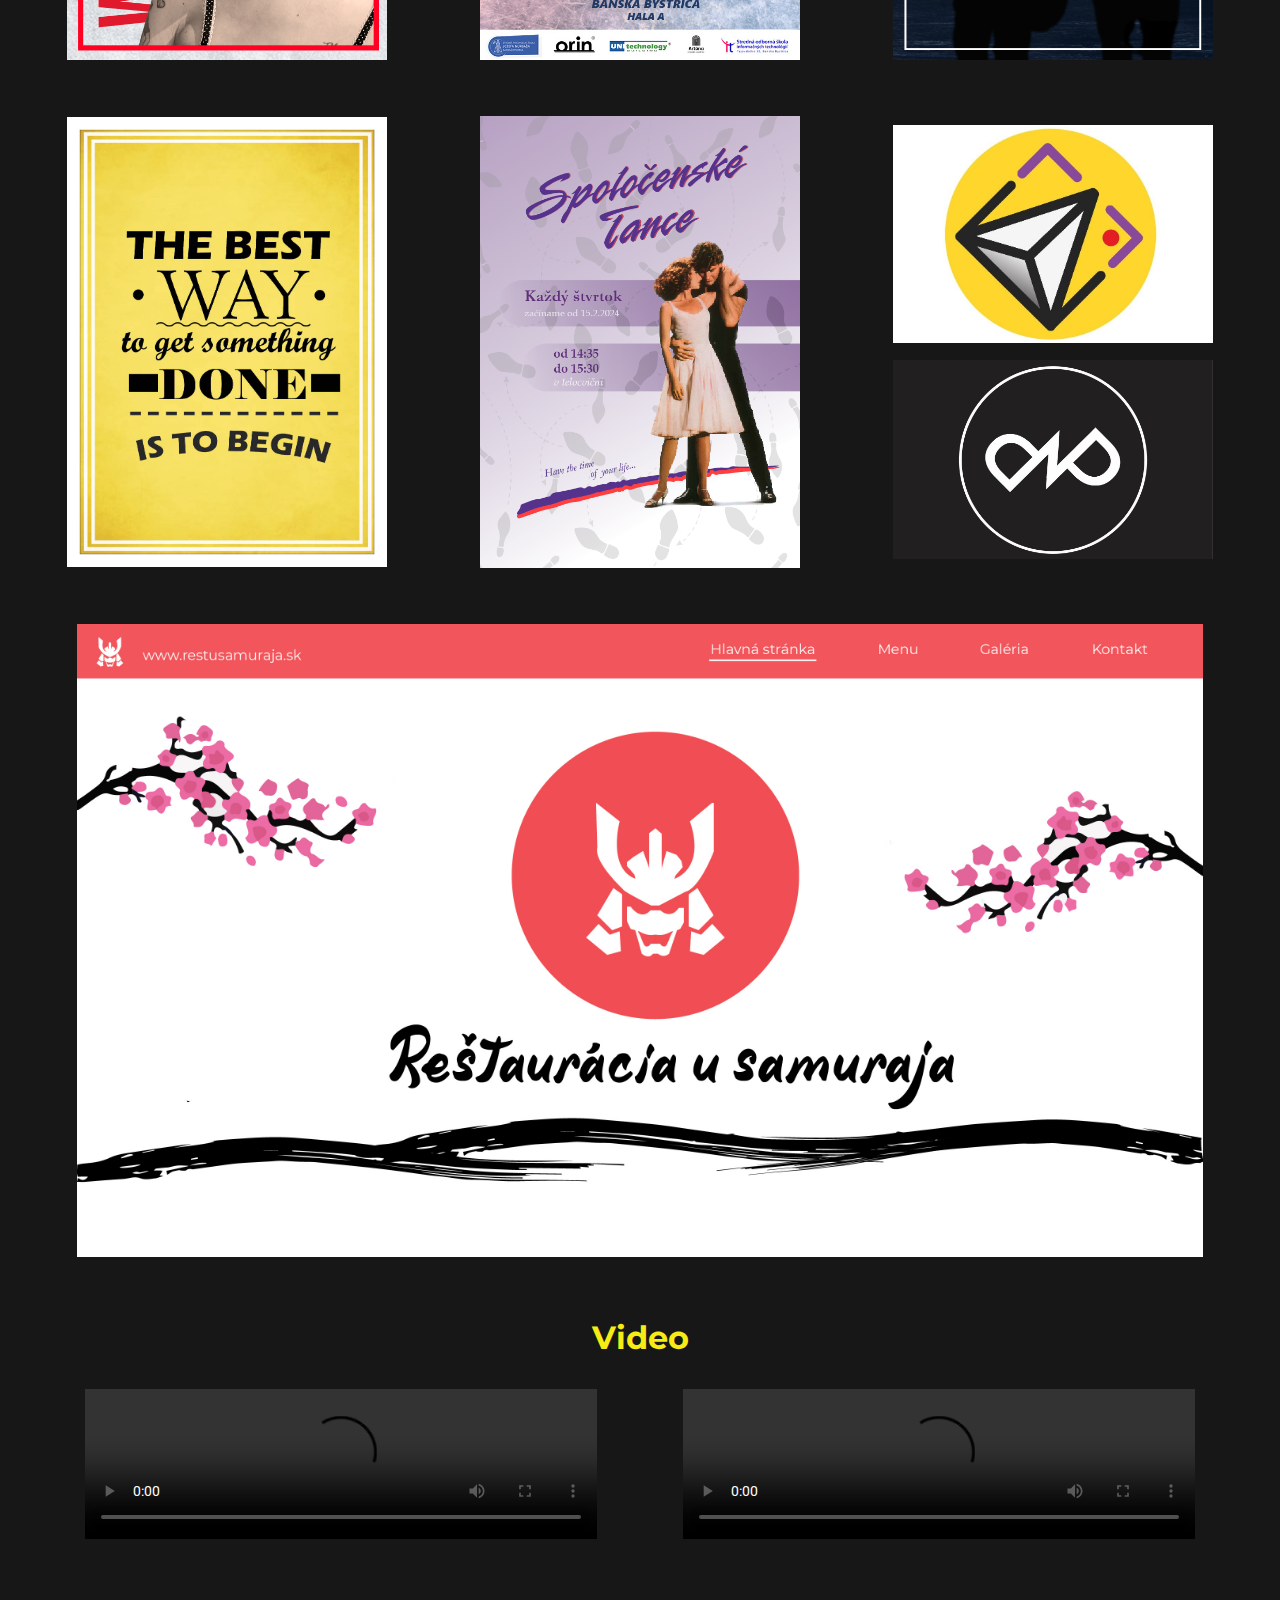
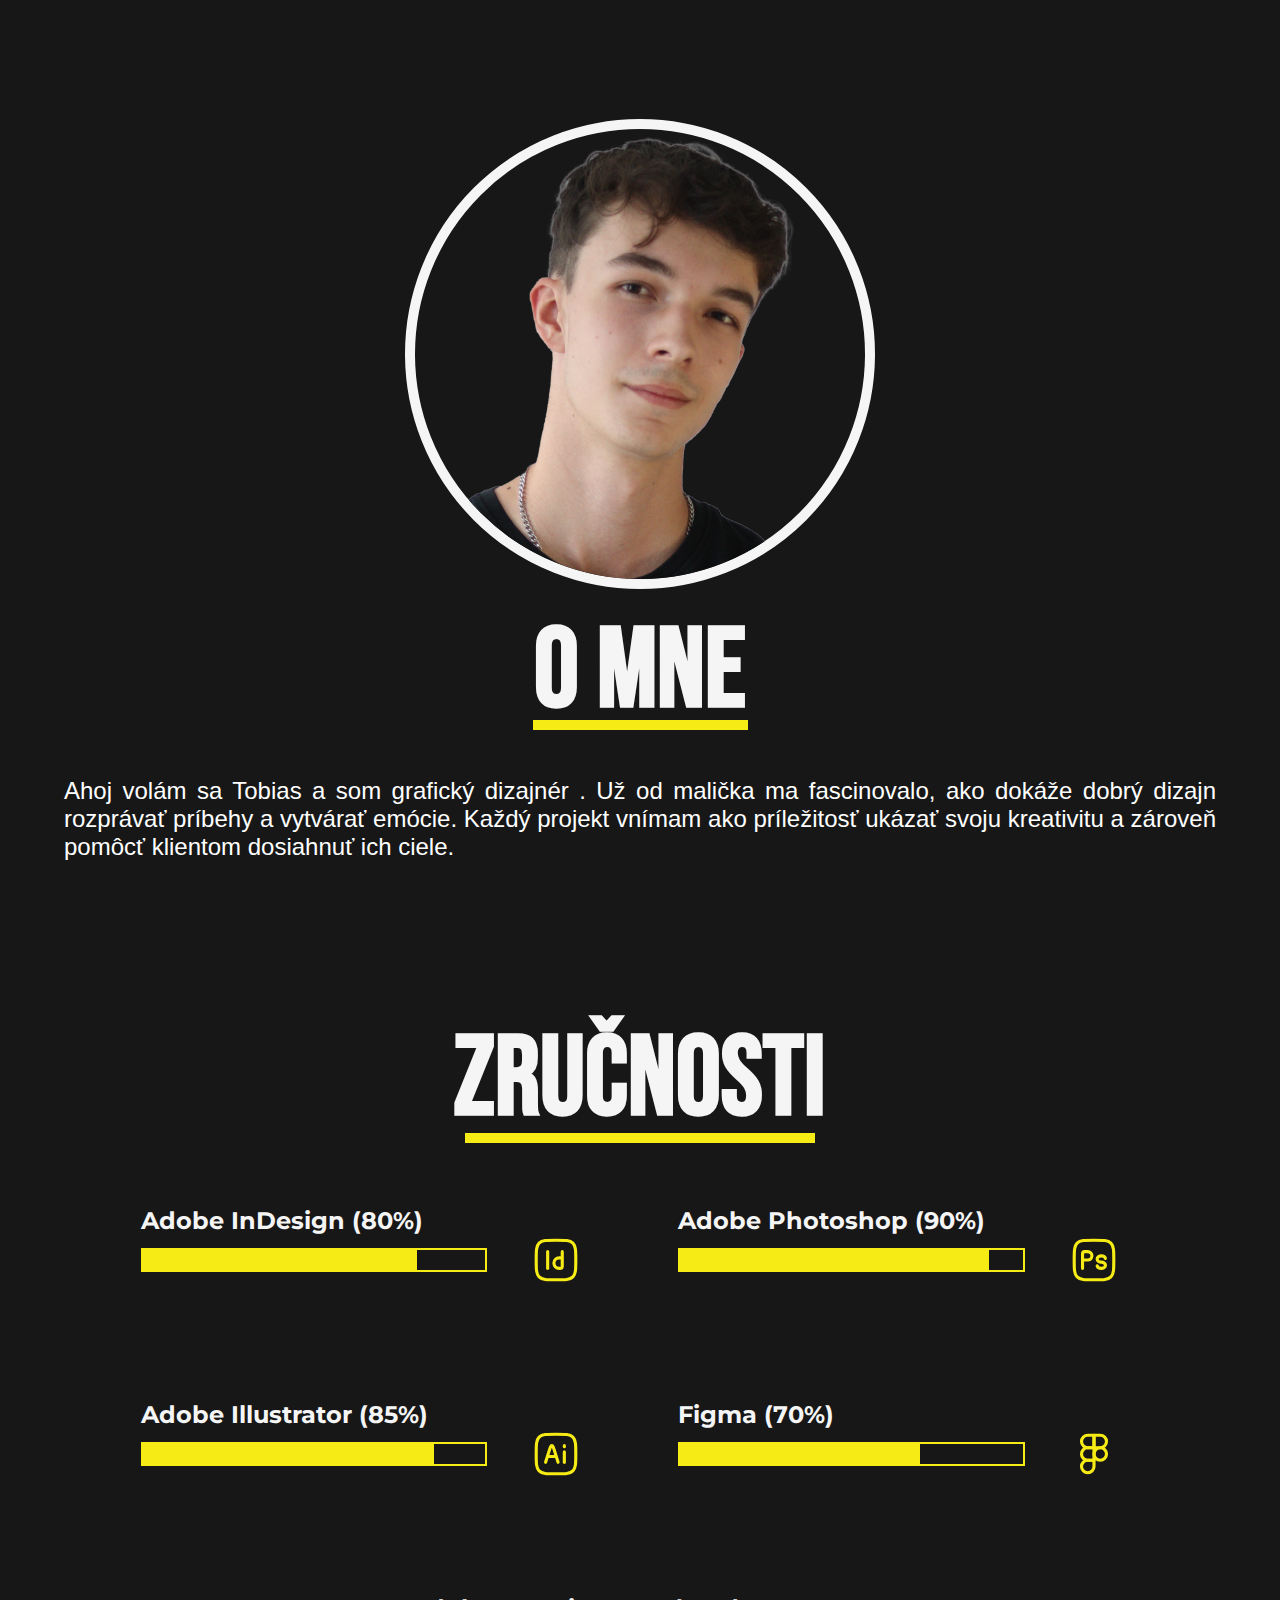
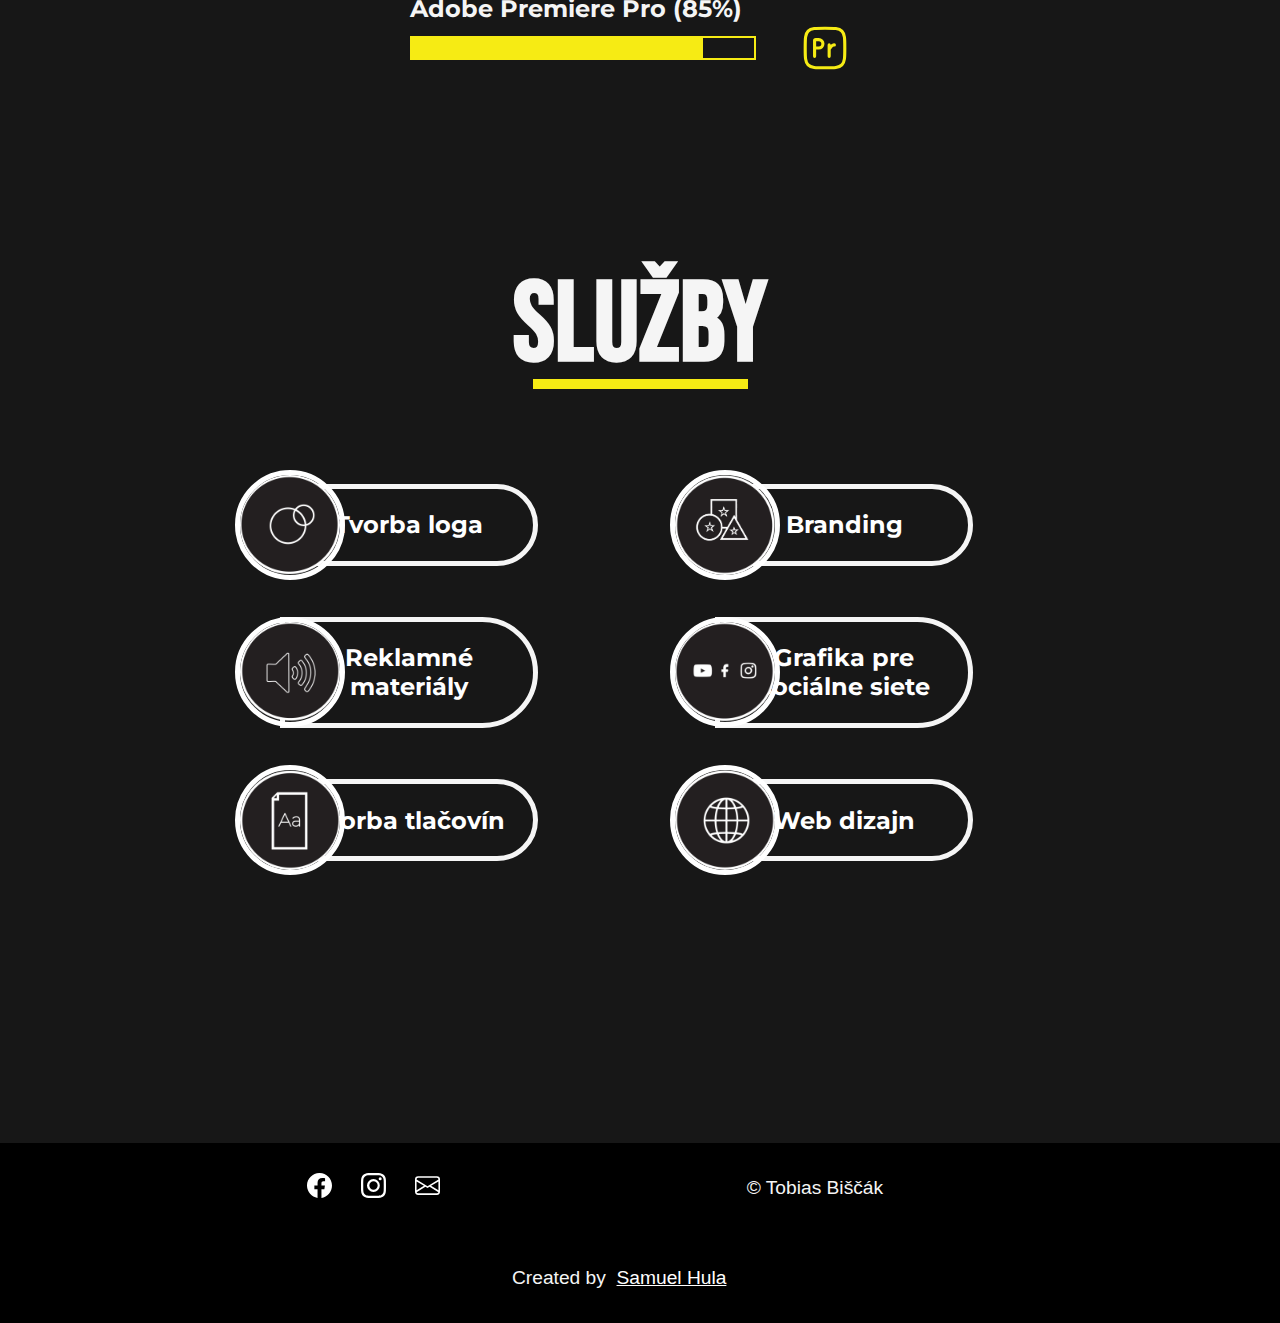
==== commit 3487abca: "fixing URL issues" ====
--- a/index.html
+++ b/index.html
@@ -323,7 +323,7 @@
                     <a href="service3.html">
                         <div class="wrapper">
                             <figure>
-                                <img src="./images/reklamne.png" alt="Reklamné Materiály" title="Reklamné Materiály">
+                                <img src="./images/reklama-01.png" alt="Reklamné Materiály" title="Reklamné Materiály">
                             </figure>
                             <div class="h4">
                                 <h4>Reklamné <br> materiály</h4>
@@ -343,7 +343,7 @@
                     <a href="service5.html">
                         <div class="wrapper">
                             <figure>
-                                <img src="./images/tlačoviny-01.png" alt="Tvorba Tlačovín" title="Tvorba Tlačovín">
+                                <img src="./images/tlacoviny-01.png" alt="Tvorba Tlačovín" title="Tvorba Tlačovín">
                             </figure>
                             <div class="h4">
                                 <h4>Tvorba tlačovín</h4>
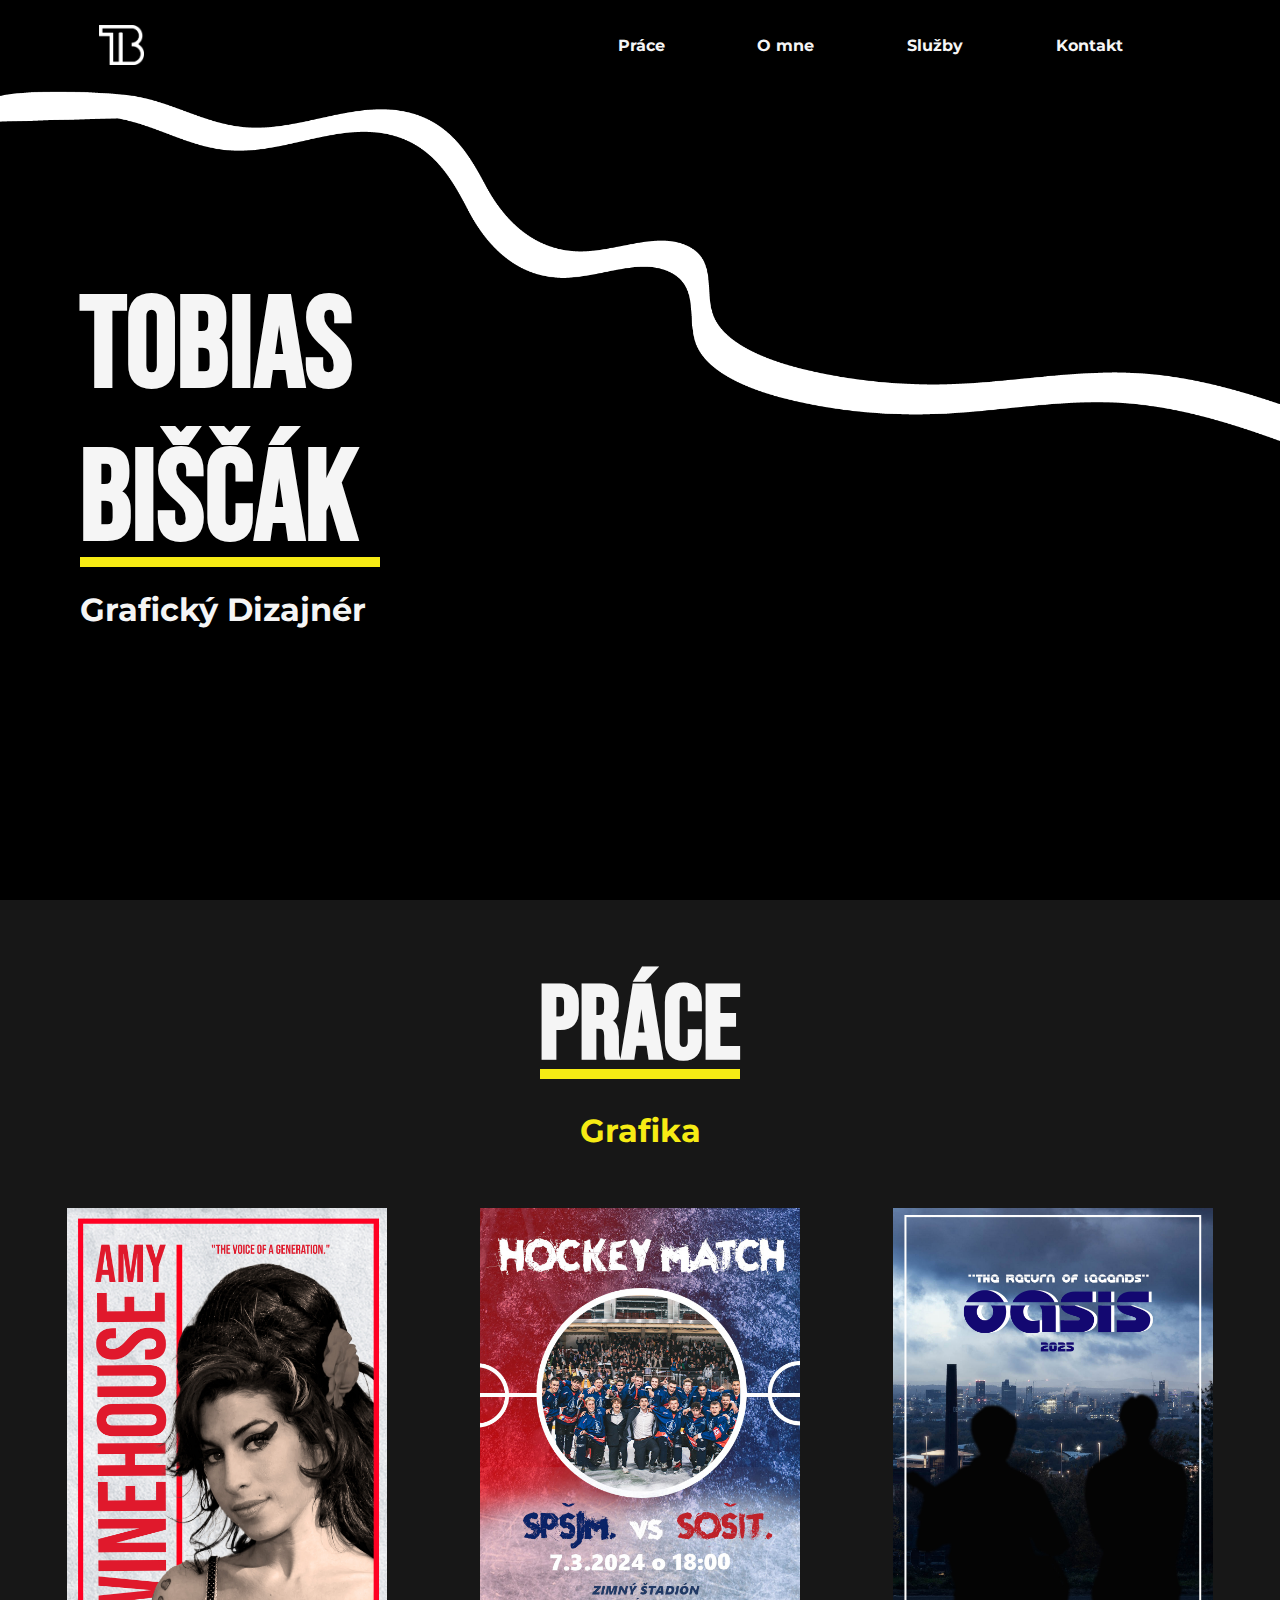
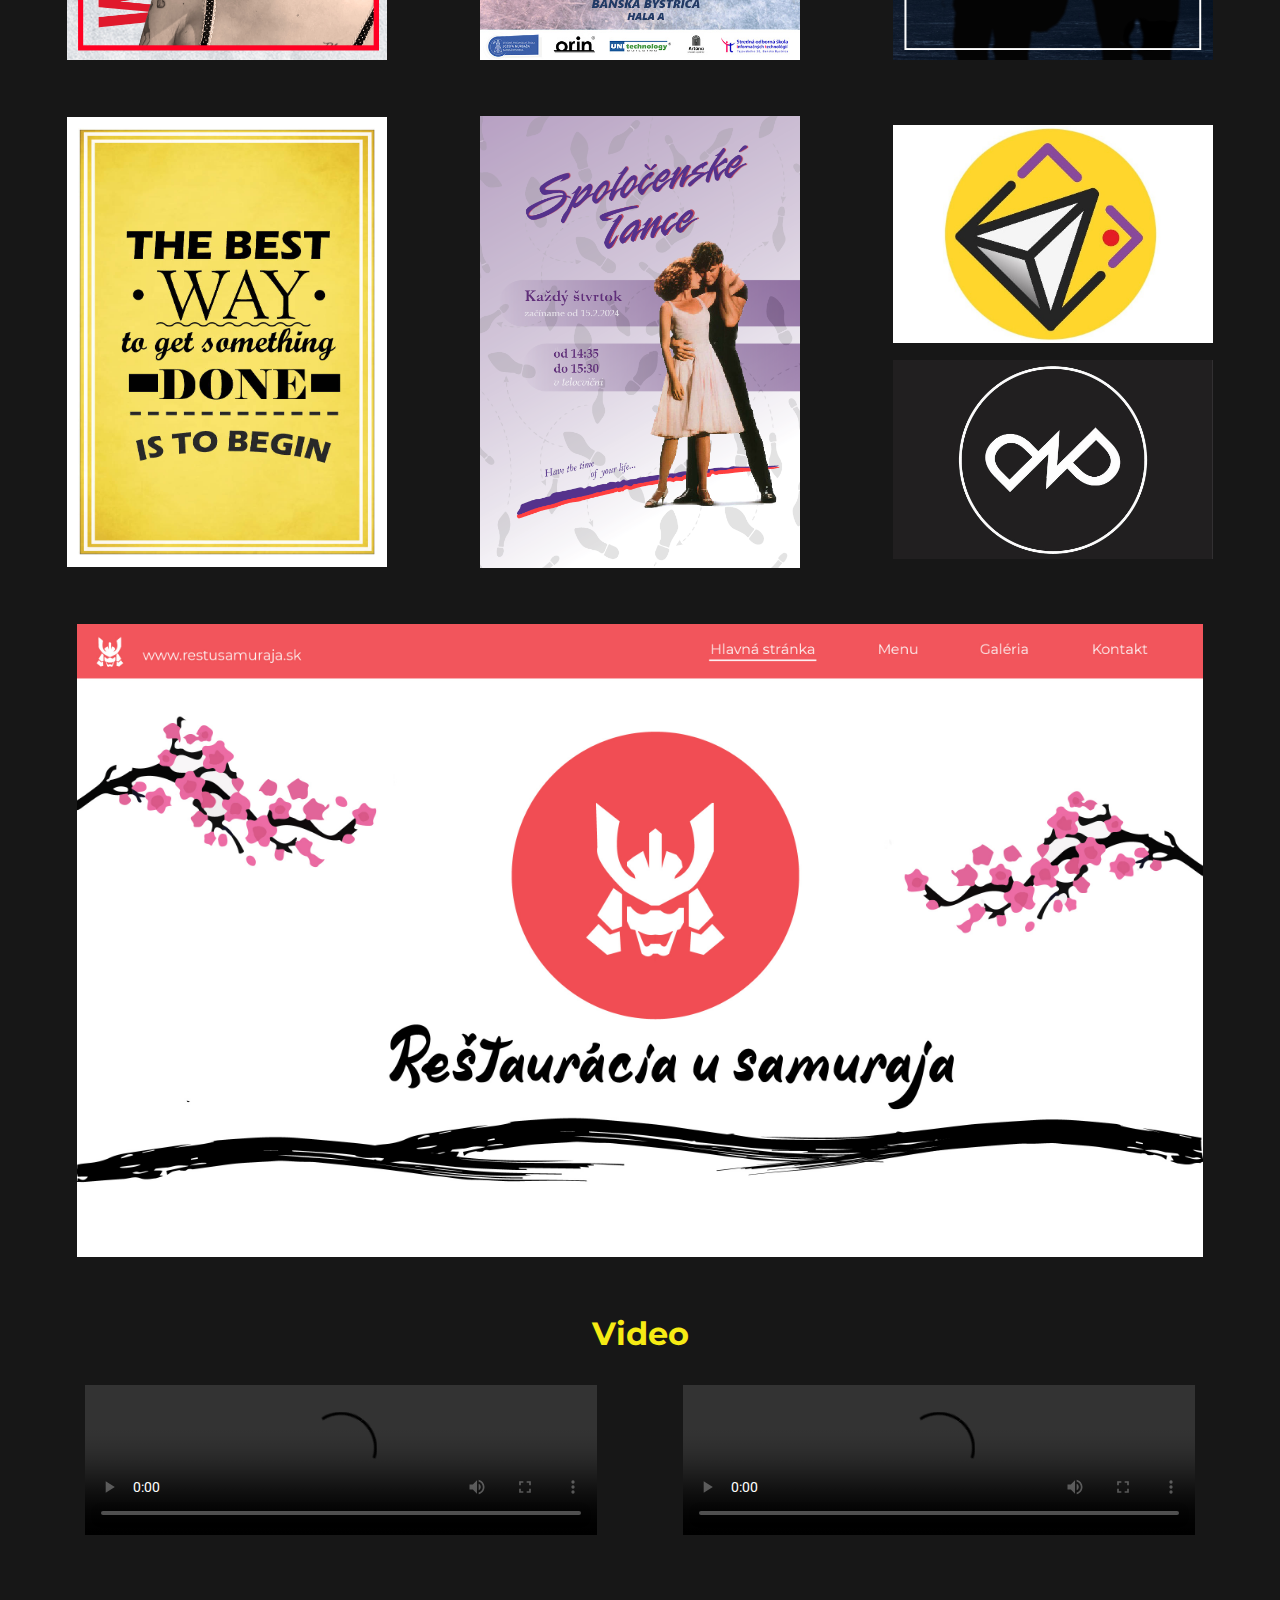
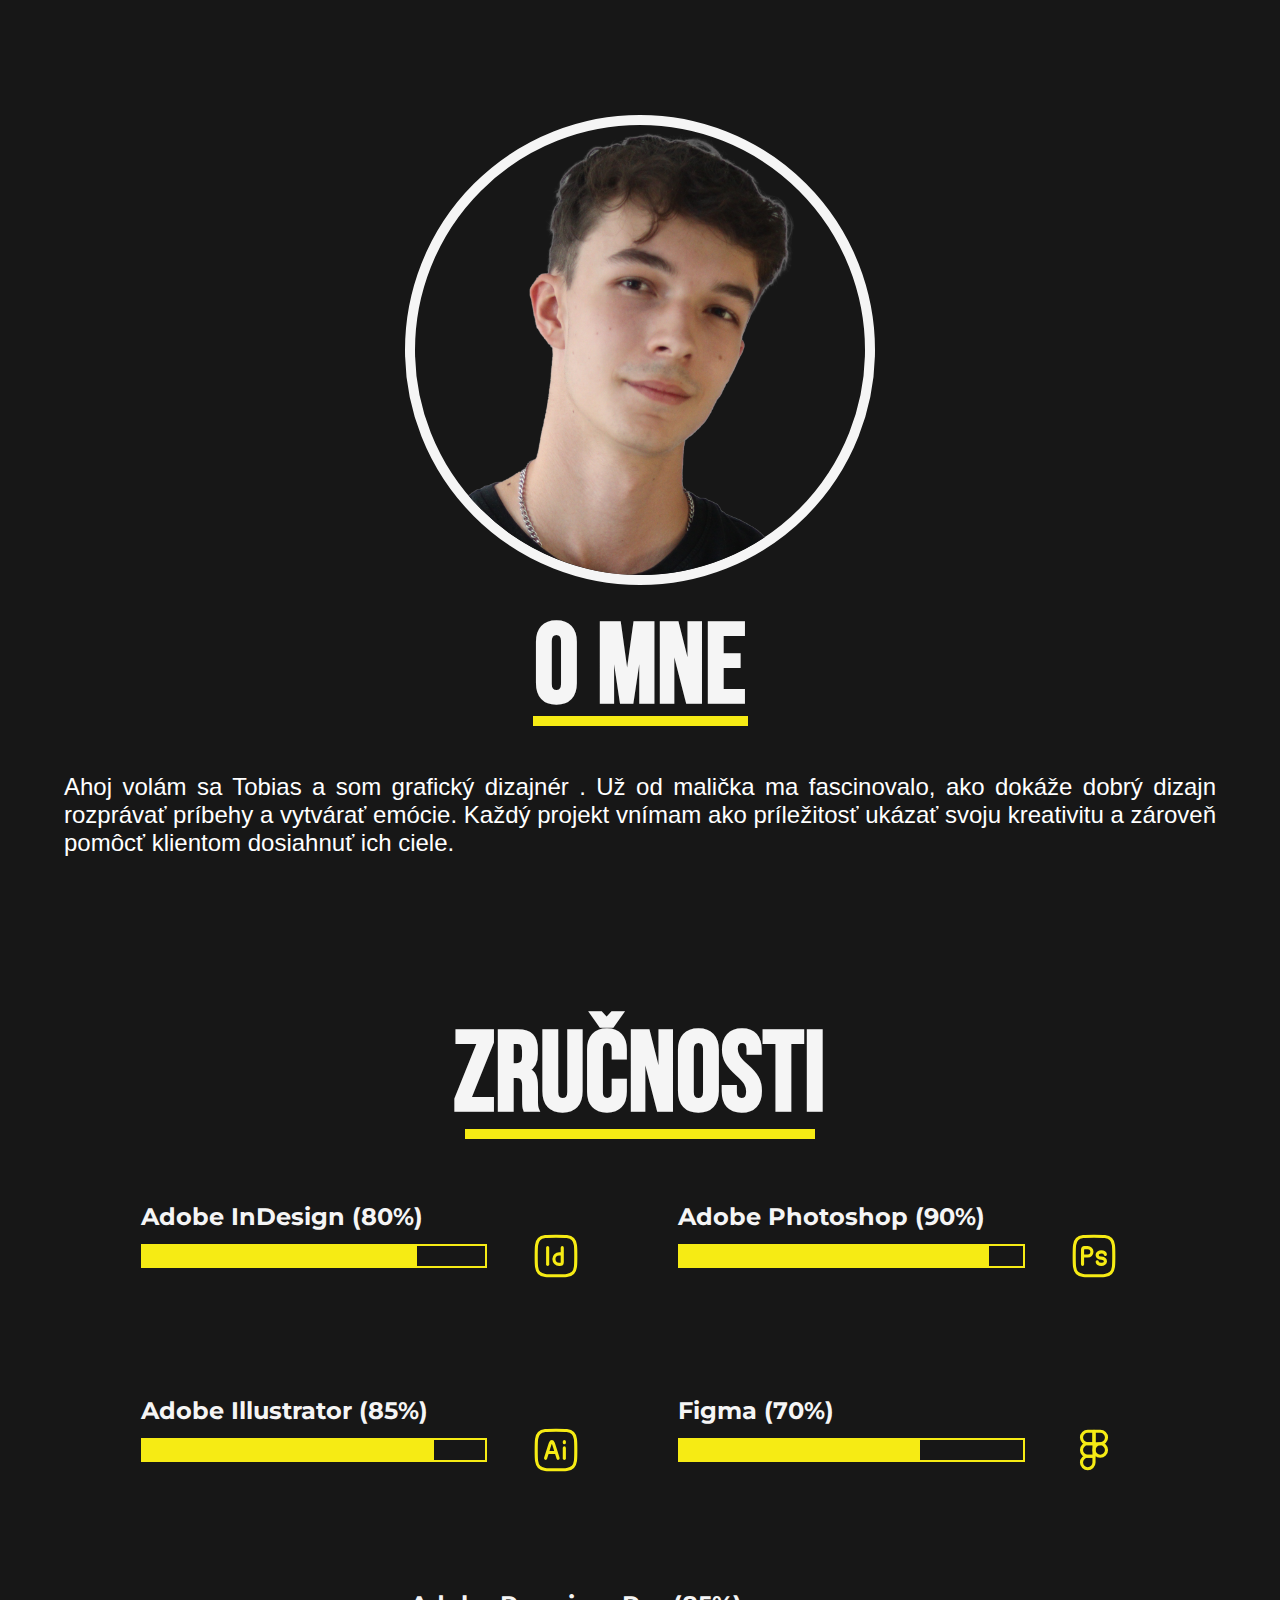
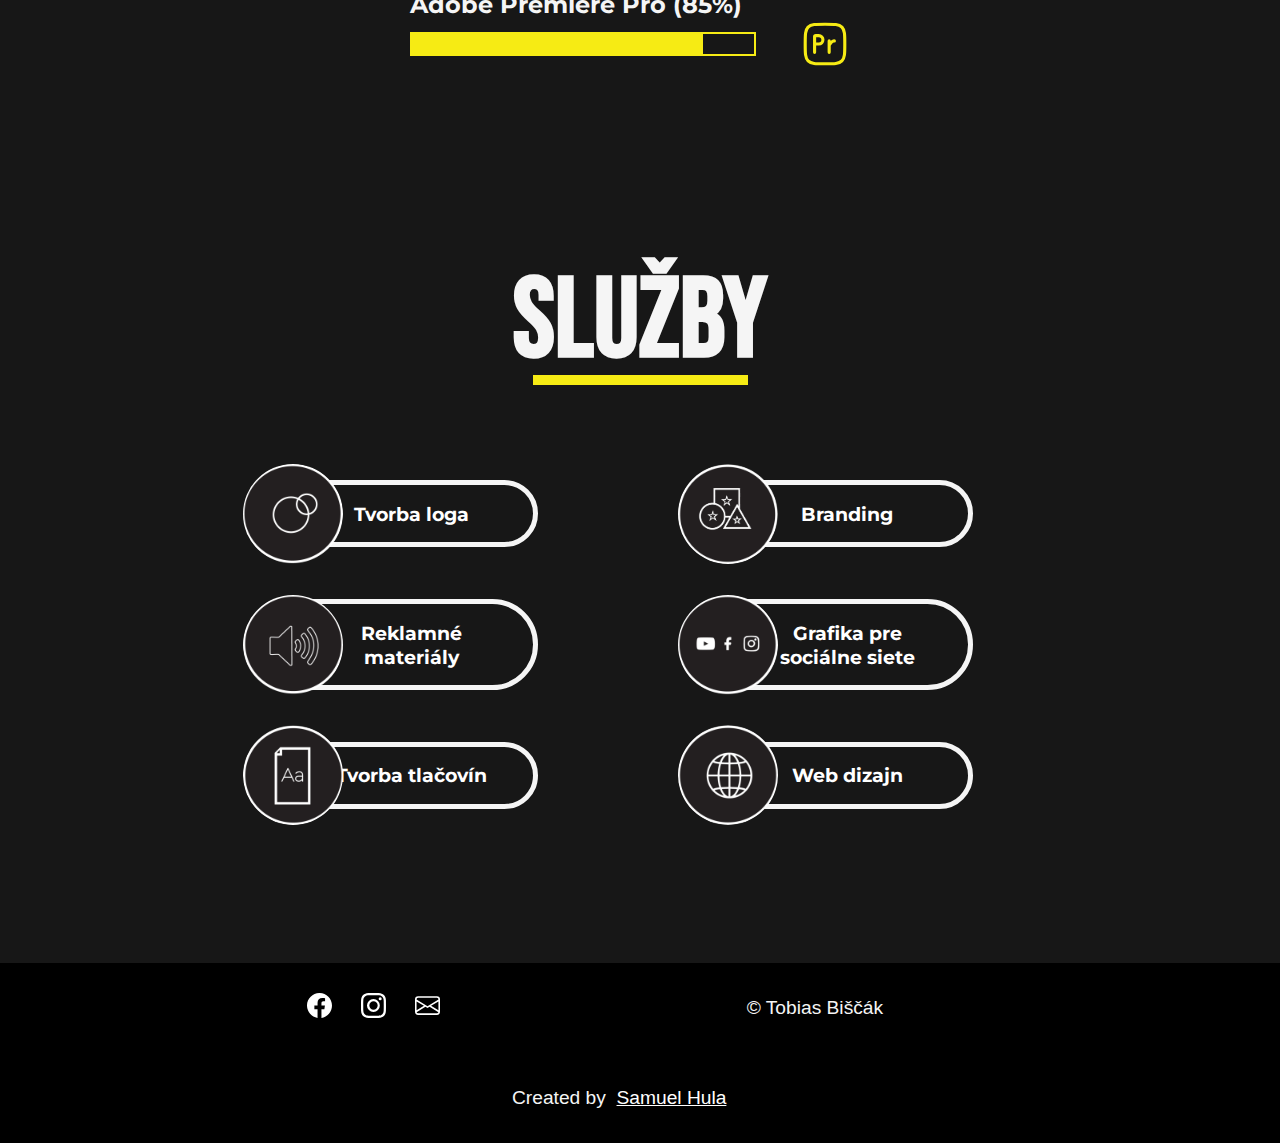
==== commit 50823ca4: "adding slider" ====
--- a/index.html
+++ b/index.html
@@ -6,6 +6,7 @@
     <title>Tobias Biščák - Grafický Dizajnér Portfolio</title>
     <link rel="stylesheet" href="./CSS/home.css">
     <link rel="icon" href="./images/TB_logo_white-01.png">
+    <script src="./JavaScript/slider.js"></script>
     <script>
         document.addEventListener('DOMContentLoaded', () => {
         const titles = document.querySelectorAll('.grid .description');
@@ -178,7 +179,43 @@
                         <div class="description">
                             <h2 data-img-src="./images/reštaurácia u samuraja-01.jpg">Web Design - Samuraj Sushi</h2>
                         </div>
-                        <img src="./images/reštaurácia u samuraja-01.jpg" alt="Web Design - Samuraj Sushi" title="Web Design - Samuraj Sushi">
+                        <aside class="samurai">
+                            <figure class="slideshow-container">
+                                <figure class="mySlides fade">
+                                    <img src="./images/reštaurácia u samuraja-01.jpg" alt="Web Design - Samuraj Sushi" title="Web Design - Samuraj Sushi">
+                                </figure>
+                                <figure class="mySlides fade">
+                                    <img src="./images/samurai1.png" alt="Web Design - Samuraj Sushi" title="Web Design - Samuraj Sushi">
+                                </figure>
+                                <figure class="mySlides fade">
+                                    <img src="./images/samurai2.png" alt="Web Design - Samuraj Sushi" title="Web Design - Samuraj Sushi">
+                                </figure>
+                                <figure class="mySlides fade">
+                                    <img src="./images/samurai3.png" alt="Web Design - Samuraj Sushi" title="Web Design - Samuraj Sushi">
+                                </figure>
+                                <figure class="mySlides fade">
+                                    <img src="./images/samurai4.png" alt="Web Design - Samuraj Sushi" title="Web Design - Samuraj Sushi">
+                                </figure>
+                                <figure class="mySlides fade">
+                                    <img src="./images/samurai5.png" alt="Web Design - Samuraj Sushi" title="Web Design - Samuraj Sushi">
+                                </figure>
+                                <figure class="mySlides fade">
+                                    <img src="./images/samurai6.png" alt="Web Design - Samuraj Sushi" title="Web Design - Samuraj Sushi">
+                                </figure>
+                                <figure class="mySlides fade">
+                                    <img src="./images/samurai7.png" alt="Web Design - Samuraj Sushi" title="Web Design - Samuraj Sushi">
+                                </figure>
+                                <figure class="mySlides fade">
+                                    <img src="./images/samurai8.png" alt="Web Design - Samuraj Sushi" title="Web Design - Samuraj Sushi">
+                                </figure>
+                                <figure class="mySlides fade">
+                                    <img src="./images/samurai9.png" alt="Web Design - Samuraj Sushi" title="Web Design - Samuraj Sushi">
+                                </figure>
+                                <figure class="mySlides fade">
+                                    <img src="./images/samurai10.png" alt="Web Design - Samuraj Sushi" title="Web Design - Samuraj Sushi">
+                                </figure>
+                            </figure>
+                        </aside>
                     </div>
                 </aside>
                 <h3>Video</h3>
--- a/CSS/home.css
+++ b/CSS/home.css
@@ -443,6 +443,10 @@
     .praca .grid div img{
         width: 100%;
     }
+    .praca figure{
+        padding: 0;
+        margin: 0;
+    }
     .praca .grid div .description{
         display: flex;
         flex-direction: column;
@@ -518,6 +522,44 @@
     }
     .praca aside.vid div video{
         width: 100%;
+    }
+    .services aside {
+        display: flex;
+        flex-direction: column;
+        justify-content: center;
+        align-items: center;
+    
+        overflow: hidden;
+    
+        position: relative;
+    
+        width: 50%;
+    } 
+    @keyframes fade {
+        from {
+            opacity: 0;
+        }
+        to {
+            opacity: 1;
+        }
+    }
+    .mySlides {
+        display: none; 
+        width: 100%; 
+        height: auto; 
+        animation-name: fade;
+        animation-duration: 3s; 
+    }
+    .slideshow-container img {
+        width: 100%; 
+        height: auto; 
+        margin: auto;
+        display: block; 
+    }
+    .slideshow-container {
+        position: relative;
+        width: 100%;
+        overflow: hidden;
     }
     @media screen and (max-width: 906px){
         .praca aside.vid{
@@ -739,8 +781,6 @@
         display: flex;
         justify-content: space-evenly;
         flex-wrap: wrap;
-
-        margin-bottom: 10%;
     }
     .sluzby h2{
         width: 100%;
@@ -795,8 +835,6 @@
     .sluzby figure img{
         width: 100px;
         height: 100px;
-
-        border: white solid 5px;
         border-radius: 50%;
         margin-right: -70px;
 
@@ -807,13 +845,13 @@
 
         font-family: var(--podnadpis);
         font-weight: bold;
-        font-size: 1.5rem;
+        font-size: 1.2rem;
 
         text-align: center;
 
         color: white;
 
-        padding: 7%;
+        padding: 5.5%  2%;
 
         border: var(--white) solid 5px;
         border-start-end-radius: 1000px;
